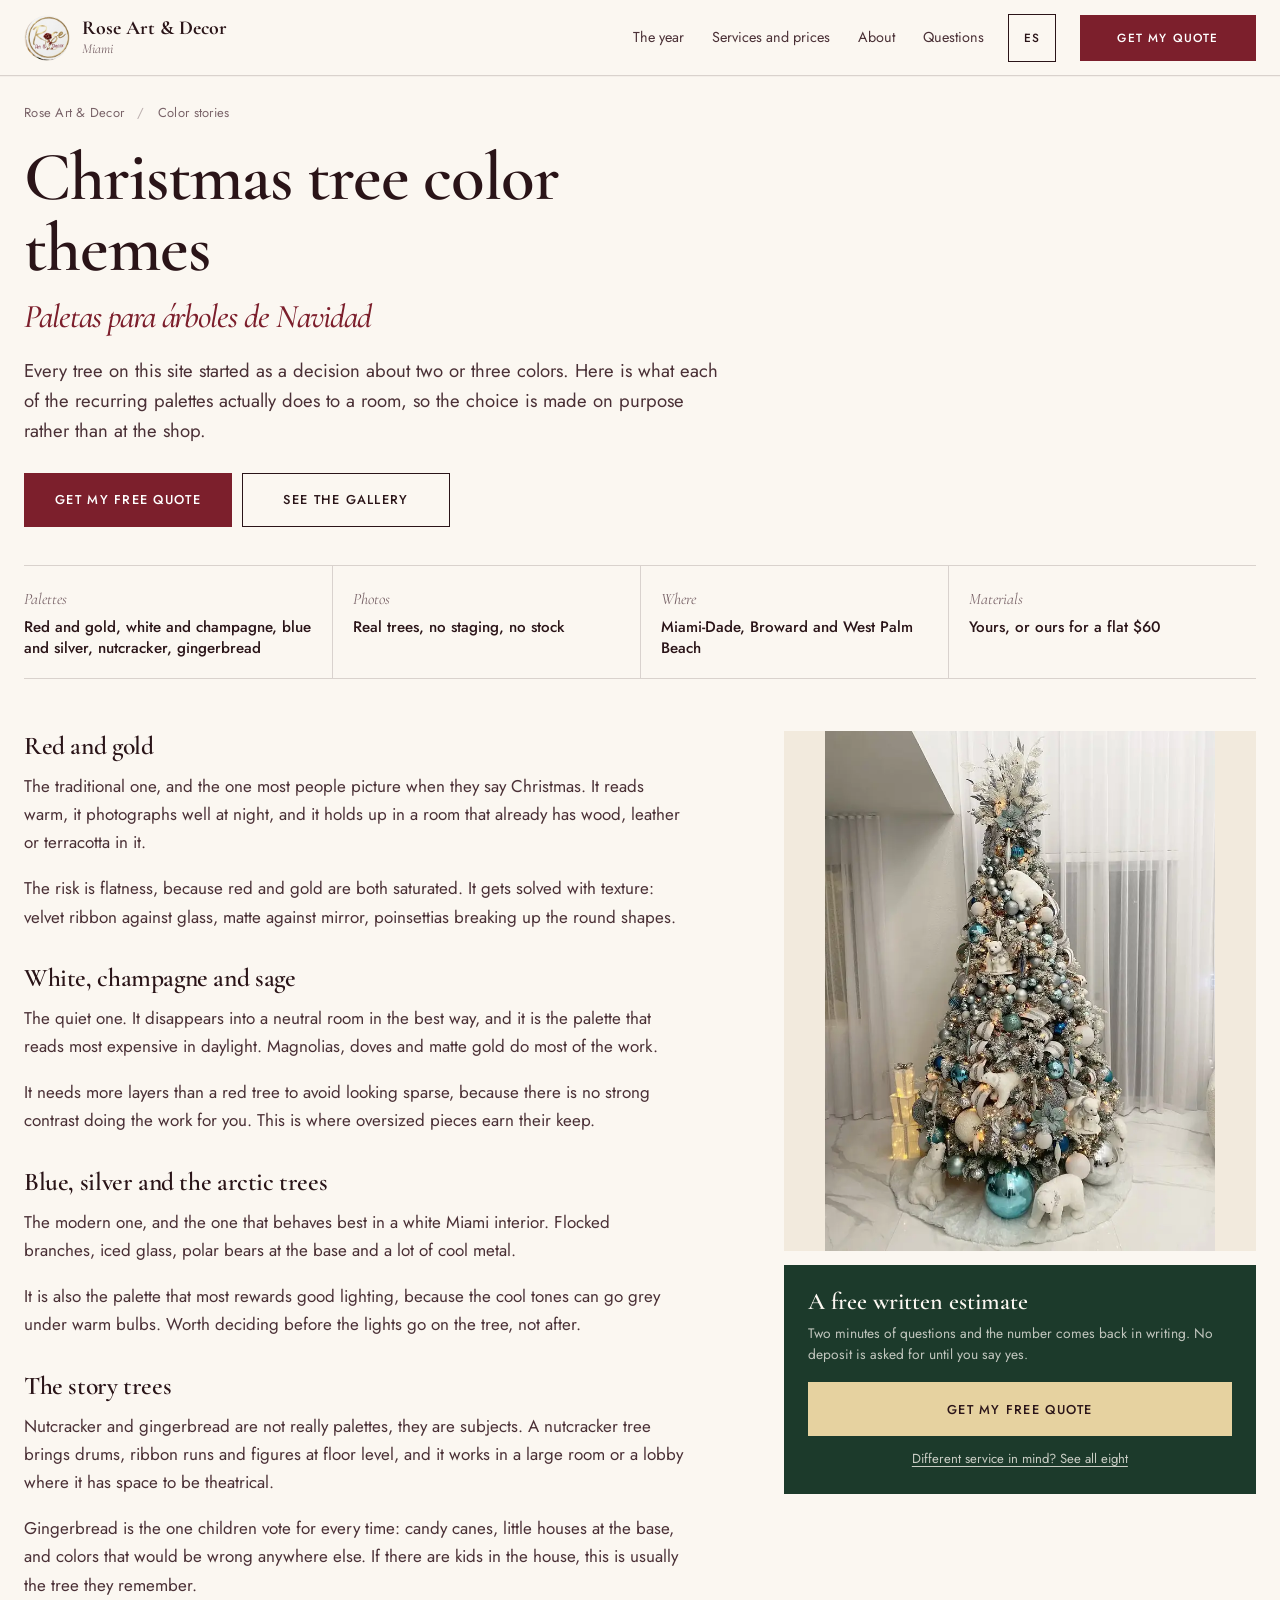
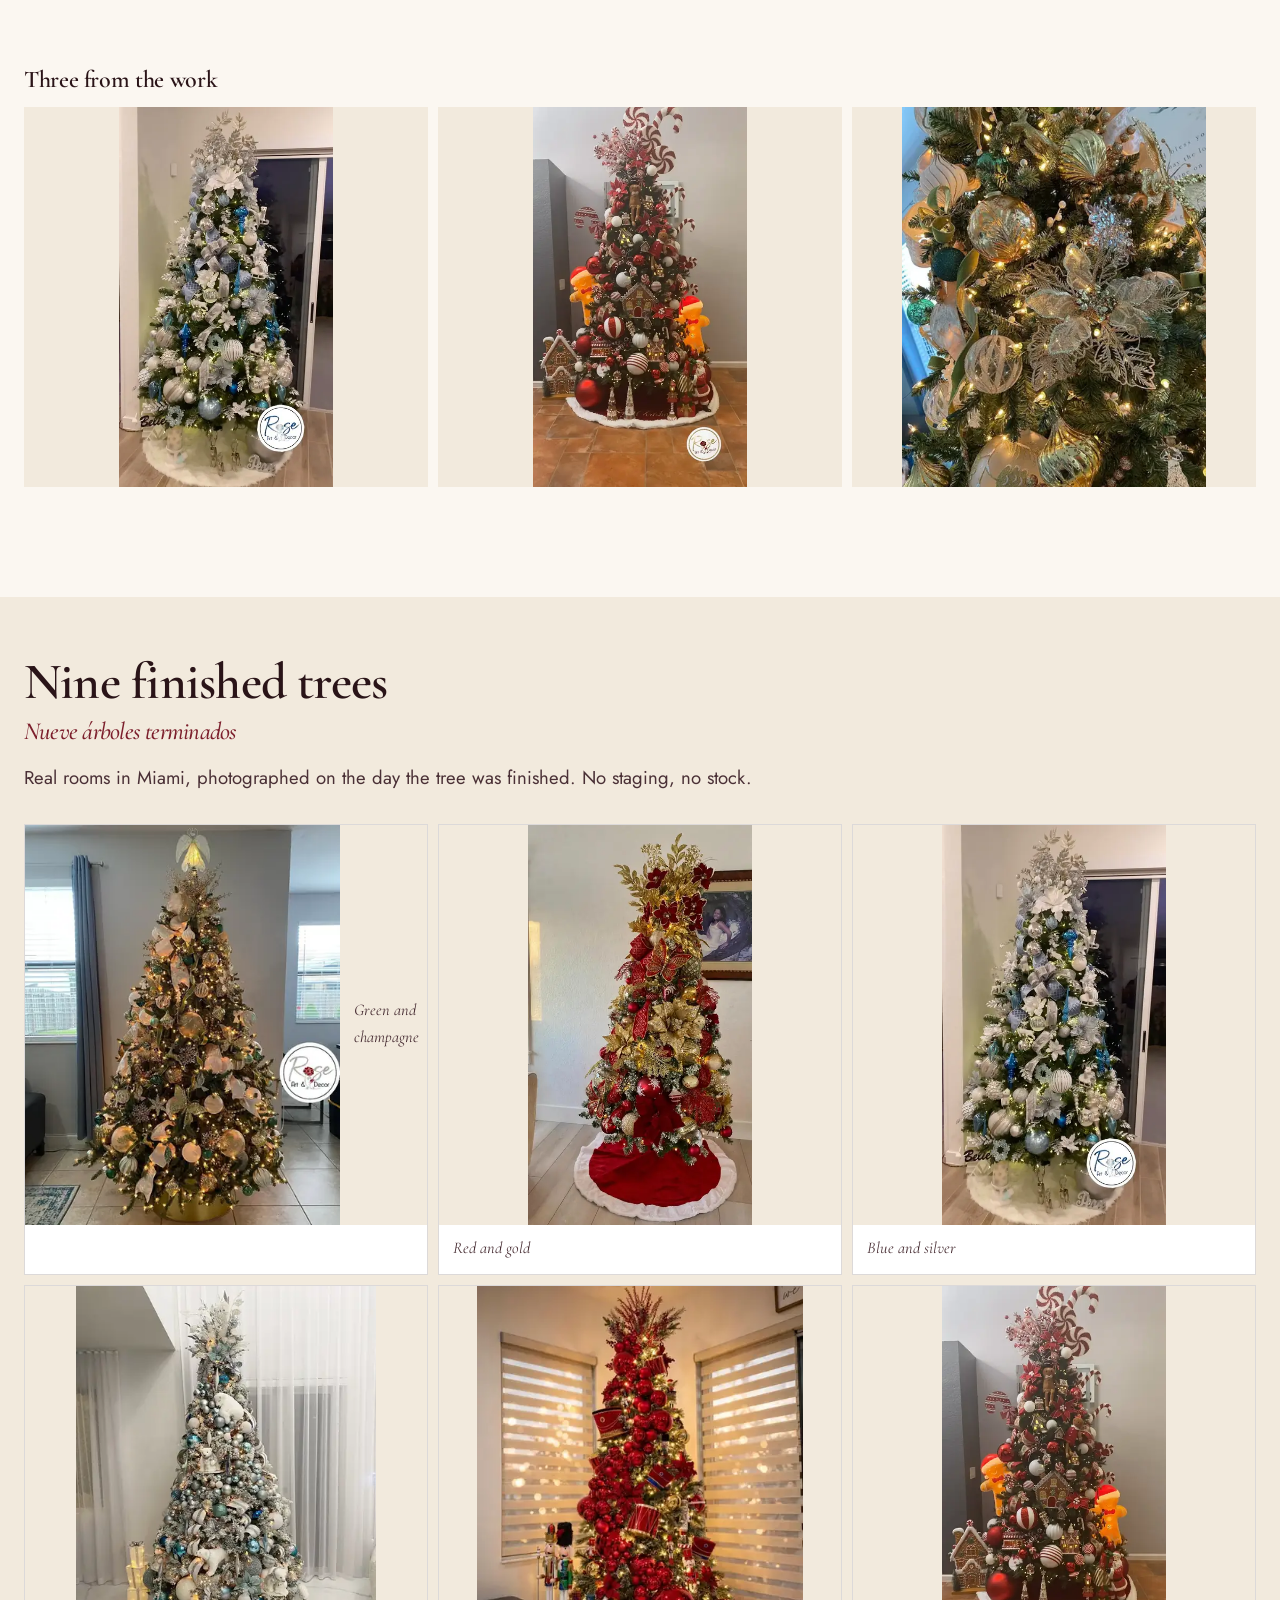
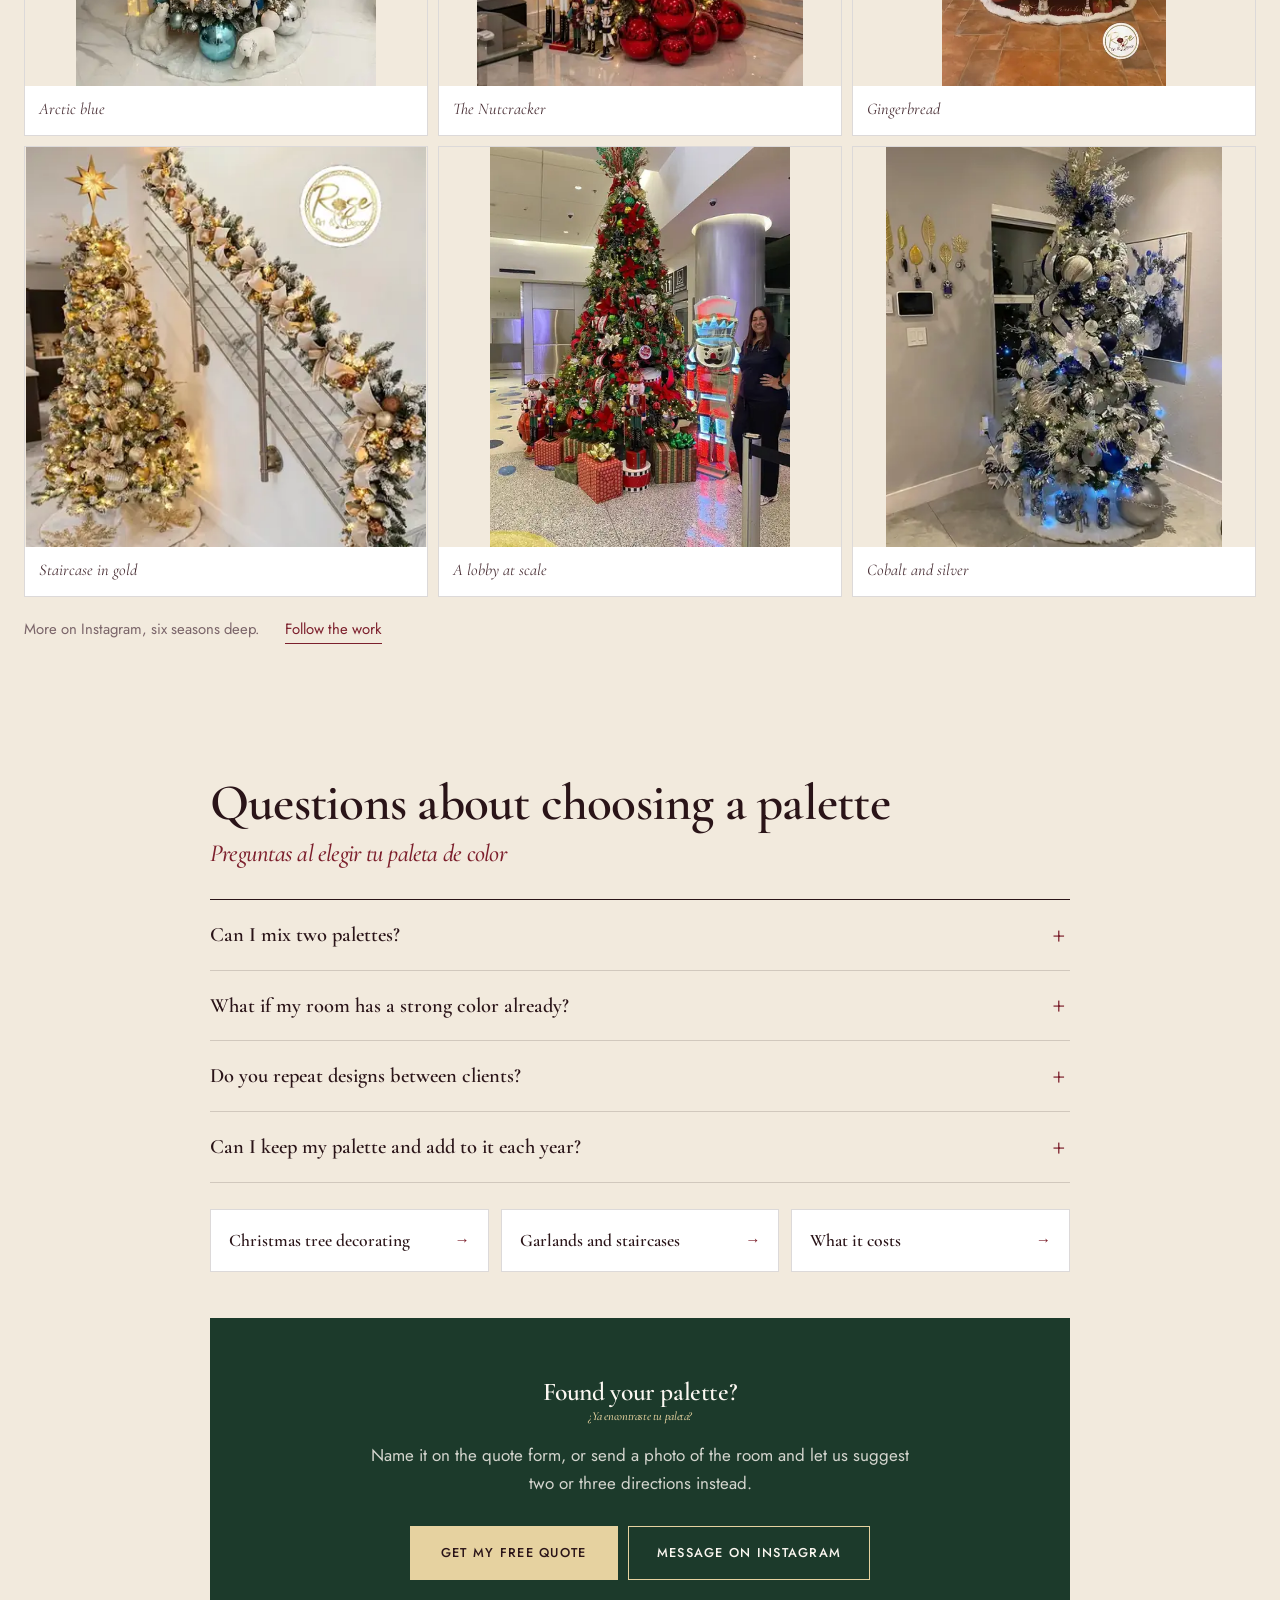
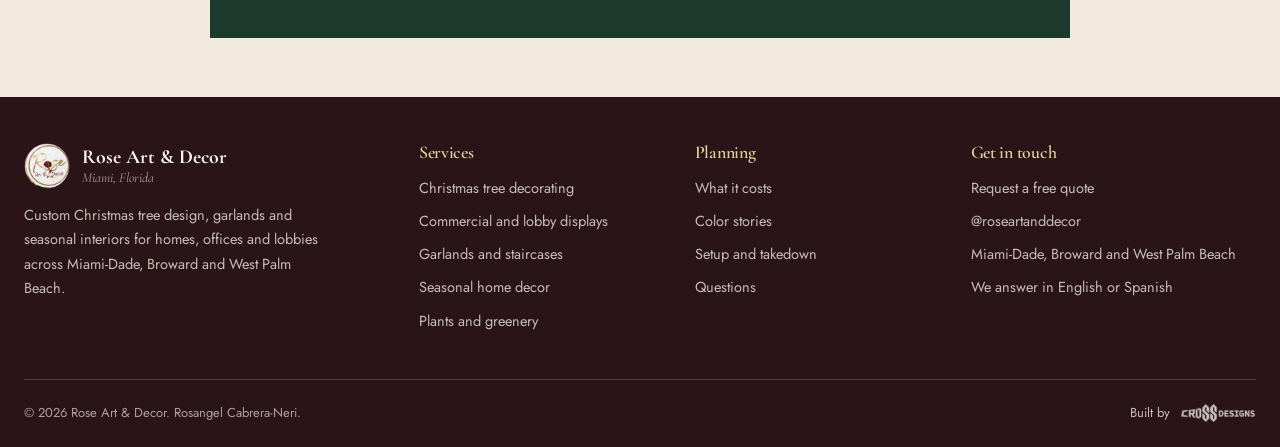
==== christmas-tree-color-themes/index.html @ 57165439 "ES/EN switch, drawer redesign, versioned css/js Co-Authored-By: Claude Fable 5.1 <noreply@anthropic." ====
<!DOCTYPE html>
<html lang="en"
      data-title-en="Christmas Tree Color Themes &amp; Palettes | Rose Art &amp; Decor Miami"
      data-title-es="Paletas y Temáticas de Árboles de Navidad | Rose Art &amp; Decor Miami"
      data-desc-en="Red and gold, white and champagne, blue and silver, nutcracker, gingerbread. Real Miami trees in each palette, and what each one does to a room."
      data-desc-es="Rojo y dorado, blanco y champán, azul y plata, cascanueces, gingerbread. Árboles reales de Miami en cada paleta, y lo que cada una le hace a un espacio.">
<head>
<meta charset="utf-8">
<meta name="viewport" content="width=device-width,initial-scale=1,viewport-fit=cover">
<title>Christmas Tree Color Themes &amp; Palettes | Rose Art &amp; Decor Miami</title>
<meta name="description" content="Red and gold, white and champagne, blue and silver, nutcracker, gingerbread. Real Miami trees in each palette, and what each one does to a room.">
<link rel="canonical" href="https://crossfiber.github.io/rose-art-decor/christmas-tree-color-themes/">
<meta name="theme-color" content="#7C1F2C">
<meta name="robots" content="index,follow,max-image-preview:large">
<meta name="geo.region" content="US-FL">
<meta name="geo.placename" content="Miami">
<meta name="geo.position" content="25.7617;-80.1918">
<meta name="ICBM" content="25.7617, -80.1918">
<meta property="og:type" content="article">
<meta property="og:site_name" content="Rose Art &amp; Decor">
<meta property="og:title" content="Christmas Tree Color Themes &amp; Palettes | Rose Art &amp; Decor Miami">
<meta property="og:description" content="Red and gold, white and champagne, blue and silver, nutcracker, gingerbread. Real Miami trees in each palette, and what each one does to a room.">
<meta property="og:url" content="https://crossfiber.github.io/rose-art-decor/christmas-tree-color-themes/">
<meta property="og:image" content="https://crossfiber.github.io/rose-art-decor/assets/og-image.jpg">
<meta property="og:image:width" content="1200">
<meta property="og:image:height" content="630">
<meta property="og:image:alt" content="A red and gold Christmas tree designed and installed by Rose Art and Decor in a Miami living room">
<meta property="og:locale" content="en_US">
<meta property="og:locale:alternate" content="es_US">
<meta name="twitter:card" content="summary_large_image">
<meta name="twitter:title" content="Christmas Tree Color Themes &amp; Palettes | Rose Art &amp; Decor Miami">
<meta name="twitter:description" content="Red and gold, white and champagne, blue and silver, nutcracker, gingerbread. Real Miami trees in each palette, and what each one does to a room.">
<meta name="twitter:image" content="https://crossfiber.github.io/rose-art-decor/assets/og-image.jpg">
<link rel="icon" href="../assets/favicon.ico" sizes="any">
<link rel="apple-touch-icon" href="../assets/apple-touch-icon.png">
<link rel="preconnect" href="https://fonts.googleapis.com">
<link rel="preconnect" href="https://fonts.gstatic.com" crossorigin>
<link rel="stylesheet" href="https://fonts.googleapis.com/css2?family=Cormorant+Garamond:ital,wght@0,500;0,600;0,700;1,500;1,600&family=Jost:wght@300;400;500;600&display=swap">
<link rel="stylesheet" href="../assets/site.css?v=20260909b">
<script type="application/ld+json">
{
  "@context": "https://schema.org",
  "@graph": [
    {
      "@type": "Service",
      "name": "Christmas tree color themes",
      "description": "Red and gold, white and champagne, blue and silver, nutcracker, gingerbread. Real Miami trees in each palette, and what each one does to a room.",
      "serviceType": "Color stories",
      "url": "https://crossfiber.github.io/rose-art-decor/christmas-tree-color-themes/",
      "image": "https://crossfiber.github.io/rose-art-decor/assets/tree-white-blue-polar-lg.webp",
      "areaServed": [
        {
          "@type": "City",
          "name": "Miami"
        },
        {
          "@type": "City",
          "name": "Homestead"
        },
        {
          "@type": "AdministrativeArea",
          "name": "Miami-Dade County"
        },
        {
          "@type": "AdministrativeArea",
          "name": "Broward County"
        },
        {
          "@type": "City",
          "name": "West Palm Beach"
        },
        {
          "@type": "AdministrativeArea",
          "name": "Palm Beach County"
        }
      ],
      "availableLanguage": [
        "en",
        "es"
      ],
      "provider": {
        "@type": "LocalBusiness",
        "@id": "https://crossfiber.github.io/rose-art-decor/#business",
        "name": "Rose Art & Decor",
        "url": "https://crossfiber.github.io/rose-art-decor/",
        "sameAs": [
          "https://www.instagram.com/roseartanddecor/"
        ],
        "address": {
          "@type": "PostalAddress",
          "addressLocality": "Miami",
          "addressRegion": "FL",
          "addressCountry": "US"
        }
      }
    },
    {
      "@type": "BreadcrumbList",
      "itemListElement": [
        {
          "@type": "ListItem",
          "position": 1,
          "name": "Rose Art & Decor",
          "item": "https://crossfiber.github.io/rose-art-decor/"
        },
        {
          "@type": "ListItem",
          "position": 2,
          "name": "Color stories",
          "item": "https://crossfiber.github.io/rose-art-decor/christmas-tree-color-themes/"
        }
      ]
    },
    {
      "@type": "FAQPage",
      "mainEntity": [
        {
          "@type": "Question",
          "name": "Can I mix two palettes?",
          "acceptedAnswer": {
            "@type": "Answer",
            "text": "Usually the honest answer is no, not on one tree. Two palettes in one room can work if each has its own tree or surface, and that is worth planning rather than discovering halfway through."
          }
        },
        {
          "@type": "Question",
          "name": "What if my room has a strong color already?",
          "acceptedAnswer": {
            "@type": "Answer",
            "text": "Send a photo of the room with the quote request. The palette gets chosen against what is already on your walls and floor, which is exactly the step people skip when they shop first."
          }
        },
        {
          "@type": "Question",
          "name": "Do you repeat designs between clients?",
          "acceptedAnswer": {
            "@type": "Answer",
            "text": "No. The palettes recur because they work, but each tree is designed for its own room, its own height and its own owner."
          }
        },
        {
          "@type": "Question",
          "name": "Can I keep my palette and add to it each year?",
          "acceptedAnswer": {
            "@type": "Answer",
            "text": "That is the best way to build a collection. Starting from a written color story means next year's additions still match, which is not true of a box bought on impulse."
          }
        }
      ]
    }
  ]
}
</script>
</head>
<body>

<a class="skip-link" href="#main" data-en="Skip to content" data-es="Ir al contenido">Skip to content</a>
<header class="nav">
  <div class="wrap">
    <a class="brand" href="../" aria-label="Rose Art and Decor, home">
      <img src="../assets/logo-rose-art-decor.png" width="44" height="44" alt="Rose Art and Decor logo">
      <span class="brand-txt"><b>Rose Art &amp; Decor</b><span>Miami</span></span>
    </a>
    <nav class="nav-links">
      <a href="../#year" data-en="The year" data-es="El año">The year</a>
      <a href="../#services" data-en="Services and prices" data-es="Servicios y precios">Services and prices</a>
      <a href="../#about" data-en="About" data-es="Nosotras">About</a>
      <a href="../#faq" data-en="Questions" data-es="Preguntas">Questions</a>
    </nav>
    <button type="button" class="lang-sw" data-set="es" aria-label="Cambiar a español">ES</button>
    <a class="btn btn-primary nav-cta" href="../#quote" data-en="Get my quote" data-es="Pedir mi cotización">Get my quote</a>
    <button class="hamburger" id="hamburger" aria-label="Open menu" aria-expanded="false" aria-controls="navDrawer">
      <i></i><i></i><i></i>
    </button>
  </div>
</header>

<div class="overlay" id="navOverlay"></div>
<aside class="drawer" id="navDrawer" aria-hidden="true" aria-label="Menu">
  <div class="drawer-top">
    <span class="brand"><img src="../assets/logo-rose-art-decor.png" width="44" height="44" alt=""><span class="brand-txt"><b>Rose Art &amp; Decor</b><span>Miami</span></span></span>
    <button class="drawer-close" id="drawerClose" aria-label="Close menu">&times;</button>
  </div>
  <nav>
    <a href="../#year"><span data-en="The year" data-es="El año">The year</span></a>
    <a href="../#services"><span data-en="Services and prices" data-es="Servicios y precios">Services and prices</span></a>
    <a href="../#about"><span data-en="About" data-es="Nosotras">About</span></a>
    <a href="../#faq"><span data-en="Questions" data-es="Preguntas">Questions</span></a>
  </nav>
  <p class="drawer-note" data-en="Rose, Emi and Rebe. Miami-Dade, Broward and West Palm Beach, in English or Spanish." data-es="Rose, Emi y Rebe. Miami-Dade, Broward y West Palm Beach, en inglés o español.">Rose, Emi and Rebe. Miami-Dade, Broward and West Palm Beach, in English or Spanish.</p>
  <div class="drawer-foot">
    <a class="btn btn-primary" href="../#quote" data-en="Get my quote" data-es="Pedir mi cotización">Get my quote</a>
    <a class="btn btn-ghost" href="https://www.instagram.com/roseartanddecor/" target="_blank" rel="noopener">
      <span data-en="Message on Instagram" data-es="Escribir por Instagram">Message on Instagram</span>
    </a>
  </div>
</aside>

<main id="main" tabindex="-1">
<div class="wrap crumb">
  <a href="../" data-en="Rose Art &amp; Decor" data-es="Rose Art &amp; Decor">Rose Art &amp; Decor</a>
  <i>/</i>
  <span data-en="Color stories" data-es="Paletas de color">Color stories</span>
</div>

<section class="page-hero">
  <div class="wrap">
    <h1>
      <span data-en="Christmas tree color themes" data-es="Paletas para árboles de Navidad">Christmas tree color themes</span>
      <span class="sub-es" data-en="Paletas para árboles de Navidad" data-es="Christmas tree color themes">Paletas para árboles de Navidad</span>
    </h1>
    <p class="lede" data-en="Every tree on this site started as a decision about two or three colors. Here is what each of the recurring palettes actually does to a room, so the choice is made on purpose rather than at the shop." data-es="Cada árbol de este sitio empezó como una decisión sobre dos o tres colores. Aquí está lo que cada paleta recurrente le hace realmente a un espacio, para que la elección sea a propósito y no en la tienda.">Every tree on this site started as a decision about two or three colors. Here is what each of the recurring palettes actually does to a room, so the choice is made on purpose rather than at the shop.</p>
    <div class="btn-row">
      <a class="btn btn-primary" href="../#quote" data-want="Christmas tree design and installation" data-en="Get my free quote" data-es="Pedir mi cotización gratis">Get my free quote</a>
      <a class="btn btn-ghost" href="../christmas-tree-color-themes/" data-en="See the gallery" data-es="Ver la galería">See the gallery</a>
    </div>
    <div class="facts">
      <div class="fact"><i data-en="Palettes" data-es="Paletas">Palettes</i><b data-en="Red and gold, white and champagne, blue and silver, nutcracker, gingerbread" data-es="Rojo y dorado, blanco y champán, azul y plata, cascanueces, gingerbread">Red and gold, white and champagne, blue and silver, nutcracker, gingerbread</b></div>
      <div class="fact"><i data-en="Photos" data-es="Fotos">Photos</i><b data-en="Real trees, no staging, no stock" data-es="Árboles reales, nada de stock">Real trees, no staging, no stock</b></div>
      <div class="fact"><i data-en="Where" data-es="Dónde">Where</i><b data-en="Miami-Dade, Broward and West Palm Beach" data-es="Miami-Dade, Broward y West Palm Beach">Miami-Dade, Broward and West Palm Beach</b></div>
      <div class="fact"><i data-en="Materials" data-es="Materiales">Materials</i><b data-en="Yours, or ours for a flat $60" data-es="Tuyos, o nuestros por $60 fijos">Yours, or ours for a flat $60</b></div>
    </div>
  </div>
</section>

<section style="padding-top:0">
  <div class="wrap">
    <div class="body-grid">
      <div class="prose">
      <h3><span data-en="Red and gold" data-es="Rojo y dorado">Red and gold</span></h3>
      <p data-en="The traditional one, and the one most people picture when they say Christmas. It reads warm, it photographs well at night, and it holds up in a room that already has wood, leather or terracotta in it." data-es="La más tradicional de todas, y la que casi todo el mundo imagina cuando dice Navidad. Se lee cálida, fotografía muy bien de noche y aguanta en un espacio que ya tiene madera, cuero o terracota.">The traditional one, and the one most people picture when they say Christmas. It reads warm, it photographs well at night, and it holds up in a room that already has wood, leather or terracotta in it.</p>
      <p data-en="The risk is flatness, because red and gold are both saturated. It gets solved with texture: velvet ribbon against glass, matte against mirror, poinsettias breaking up the round shapes." data-es="El riesgo es que se aplane, porque el rojo y el dorado son saturados. Se resuelve con textura: terciopelo contra cristal, mate contra espejo, y poinsettias rompiendo lo redondo.">The risk is flatness, because red and gold are both saturated. It gets solved with texture: velvet ribbon against glass, matte against mirror, poinsettias breaking up the round shapes.</p>
      <h3><span data-en="White, champagne and sage" data-es="Blanco, champán y salvia">White, champagne and sage</span></h3>
      <p data-en="The quiet one. It disappears into a neutral room in the best way, and it is the palette that reads most expensive in daylight. Magnolias, doves and matte gold do most of the work." data-es="La tranquila. Desaparece en un espacio neutro de la mejor manera, y es la paleta que se lee más costosa de día. Magnolias, palomas y dorado mate hacen casi todo el trabajo.">The quiet one. It disappears into a neutral room in the best way, and it is the palette that reads most expensive in daylight. Magnolias, doves and matte gold do most of the work.</p>
      <p data-en="It needs more layers than a red tree to avoid looking sparse, because there is no strong contrast doing the work for you. This is where oversized pieces earn their keep." data-es="Necesita más capas que un árbol rojo para no verse vacía, porque no hay un contraste fuerte trabajando por ti. Aquí es donde las piezas de gran formato se ganan su lugar.">It needs more layers than a red tree to avoid looking sparse, because there is no strong contrast doing the work for you. This is where oversized pieces earn their keep.</p>
      <h3><span data-en="Blue, silver and the arctic trees" data-es="Azul, plata y los árboles árticos">Blue, silver and the arctic trees</span></h3>
      <p data-en="The modern one, and the one that behaves best in a white Miami interior. Flocked branches, iced glass, polar bears at the base and a lot of cool metal." data-es="La moderna, y la que mejor vive en un interior blanco de Miami. Ramas nevadas, cristal escarchado, osos polares y metal frío.">The modern one, and the one that behaves best in a white Miami interior. Flocked branches, iced glass, polar bears at the base and a lot of cool metal.</p>
      <p data-en="It is also the palette that most rewards good lighting, because the cool tones can go grey under warm bulbs. Worth deciding before the lights go on the tree, not after." data-es="También es la paleta que más agradece buena iluminación, porque los tonos fríos se vuelven grises bajo bombillos cálidos. Decídelo antes de poner las luces, no después.">It is also the palette that most rewards good lighting, because the cool tones can go grey under warm bulbs. Worth deciding before the lights go on the tree, not after.</p>
      <h3><span data-en="The story trees" data-es="Los árboles con historia">The story trees</span></h3>
      <p data-en="Nutcracker and gingerbread are not really palettes, they are subjects. A nutcracker tree brings drums, ribbon runs and figures at floor level, and it works in a large room or a lobby where it has space to be theatrical." data-es="Cascanueces y gingerbread no son paletas realmente, son temas. Un árbol de cascanueces trae tambores, tramos de cinta y figuras a nivel de piso, y funciona en una sala grande o un lobby donde tenga espacio para ser teatral.">Nutcracker and gingerbread are not really palettes, they are subjects. A nutcracker tree brings drums, ribbon runs and figures at floor level, and it works in a large room or a lobby where it has space to be theatrical.</p>
      <p data-en="Gingerbread is the one children vote for every time: candy canes, little houses at the base, and colors that would be wrong anywhere else. If there are kids in the house, this is usually the tree they remember." data-es="Gingerbread es el que los niños votan siempre, todos los años: bastones de caramelo, casitas en la base y colores que estarían mal en otro lugar. Si hay niños en casa, es el árbol que van a recordar.">Gingerbread is the one children vote for every time: candy canes, little houses at the base, and colors that would be wrong anywhere else. If there are kids in the house, this is usually the tree they remember.</p>
      </div>
      <aside class="side">
        <div class="plate"><img src="../assets/tree-white-blue-polar-md.webp" srcset="../assets/tree-white-blue-polar-sm.webp 420w, ../assets/tree-white-blue-polar-md.webp 720w, ../assets/tree-white-blue-polar-lg.webp 1000w" sizes="(max-width:940px) 70vw, 34vw" width="720" height="960" fetchpriority="high" decoding="async" alt="White and gold Christmas tree with magnolias beside a lit fireplace in Miami"></div>
        <div class="side-card">
          <span class="sc-t" data-en="A free written estimate" data-es="Cotización escrita gratis">A free written estimate</span>
          <span class="sc-m" data-en="Two minutes of questions and the number comes back in writing. No deposit is asked for until you say yes." data-es="Dos minutos de preguntas y el número te llega por escrito. No se pide depósito hasta que digas que sí.">Two minutes of questions and the number comes back in writing. No deposit is asked for until you say yes.</span>
          <a class="btn btn-gold" href="../#quote" data-want="Christmas tree design and installation" data-en="Get my free quote" data-es="Pedir mi cotización gratis">Get my free quote</a>
          <a class="sc-all" href="../#services" data-en="Different service in mind? See all eight" data-es="¿Otro servicio en mente? Ver los ocho">Different service in mind? See all eight</a>
        </div>
      </aside>
    </div>
    <div class="sp-gal">
      <h2 data-en="Three from the work" data-es="Tres del trabajo">Three from the work</h2>
      <div class="sp-grid">
        <figure><div class="plate"><img src="../assets/tree-blue-silver-md.webp" srcset="../assets/tree-blue-silver-sm.webp 420w, ../assets/tree-blue-silver-md.webp 720w" sizes="(max-width:760px) 92vw, 32vw" width="720" height="1280" loading="lazy" decoding="async" alt="Blue and silver Christmas tree in a white Miami room"></div></figure>
        <figure><div class="plate"><img src="../assets/tree-gingerbread-candy-md.webp" srcset="../assets/tree-gingerbread-candy-sm.webp 420w, ../assets/tree-gingerbread-candy-md.webp 720w" sizes="(max-width:760px) 92vw, 32vw" width="720" height="1280" loading="lazy" decoding="async" alt="Gingerbread and candy cane themed Christmas tree"></div></figure>
        <figure><div class="plate"><img src="../assets/detail-gold-green-cluster-md.webp" srcset="../assets/detail-gold-green-cluster-sm.webp 420w, ../assets/detail-gold-green-cluster-md.webp 720w" sizes="(max-width:760px) 92vw, 32vw" width="720" height="900" loading="lazy" decoding="async" alt="Gold and green ornaments clustered with sheer ribbon"></div></figure>
      </div>
    </div>
  </div>
</section>

<section id="gallery" class="bg-cream2">
  <div class="wrap">
    <div class="sec-head">
      <h2>
        <span data-en="Nine finished trees" data-es="Nueve árboles terminados">Nine finished trees</span>
        <span class="sub-es" data-en="Nueve árboles terminados" data-es="Nine finished trees">Nueve árboles terminados</span>
      </h2>
      <p class="lede" data-en="Real rooms in Miami, photographed on the day the tree was finished. No staging, no stock."
                      data-es="Espacios reales en Miami, retratados al terminar cada árbol. Sin montajes ni banco de fotos.">
        Real rooms in Miami, photographed on the day the tree was finished. No staging, no stock.
      </p>
    </div>
    <div class="work-grid" id="galleryGrid">
      <figure>
        <div class="plate"><img src="../assets/tree-gold-beige-green-sm.webp" srcset="../assets/tree-gold-beige-green-sm.webp 420w, ../assets/tree-gold-beige-green-md.webp 720w" sizes="(max-width:940px) 48vw, 32vw" data-full="../assets/tree-gold-beige-green-lg.webp" width="720" height="900" loading="lazy" decoding="async" alt="Gold, beige and green Christmas tree in a Miami home">
        <figcaption data-en="Green and champagne" data-es="Verde y champán">Green and champagne</figcaption>
      </figure>
      <figure>
        <div class="plate"><img src="../assets/tree-red-gold-classic-sm.webp" srcset="../assets/tree-red-gold-classic-sm.webp 420w, ../assets/tree-red-gold-classic-md.webp 720w" sizes="(max-width:940px) 48vw, 32vw" data-full="../assets/tree-red-gold-classic-lg.webp" width="720" height="1280" loading="lazy" decoding="async" alt="Classic red and gold Christmas tree with a velvet skirt"></div>
        <figcaption data-en="Red and gold" data-es="Rojo y dorado">Red and gold</figcaption>
      </figure>
      <figure>
        <div class="plate"><img src="../assets/tree-blue-silver-sm.webp" srcset="../assets/tree-blue-silver-sm.webp 420w, ../assets/tree-blue-silver-md.webp 720w" sizes="(max-width:940px) 48vw, 32vw" data-full="../assets/tree-blue-silver-lg.webp" width="720" height="1280" loading="lazy" decoding="async" alt="Blue and silver Christmas tree in a white Miami room"></div>
        <figcaption data-en="Blue and silver" data-es="Azul y plata">Blue and silver</figcaption>
      </figure>
      <figure>
        <div class="plate"><img src="../assets/tree-white-blue-polar-sm.webp" srcset="../assets/tree-white-blue-polar-sm.webp 420w, ../assets/tree-white-blue-polar-md.webp 720w" sizes="(max-width:940px) 48vw, 32vw" data-full="../assets/tree-white-blue-polar-lg.webp" width="720" height="960" loading="lazy" decoding="async" alt="Flocked white tree with icy blue ornaments and polar bears"></div>
        <figcaption data-en="Arctic blue" data-es="Azul ártico">Arctic blue</figcaption>
      </figure>
      <figure>
        <div class="plate"><img src="../assets/tree-nutcracker-red-sm.webp" srcset="../assets/tree-nutcracker-red-sm.webp 420w, ../assets/tree-nutcracker-red-md.webp 720w" sizes="(max-width:940px) 48vw, 32vw" data-full="../assets/tree-nutcracker-red-lg.webp" width="720" height="881" loading="lazy" decoding="async" alt="Red nutcracker themed tree with drums and oversized baubles"></div>
        <figcaption data-en="The Nutcracker" data-es="El Cascanueces">The Nutcracker</figcaption>
      </figure>
      <figure>
        <div class="plate"><img src="../assets/tree-gingerbread-candy-sm.webp" srcset="../assets/tree-gingerbread-candy-sm.webp 420w, ../assets/tree-gingerbread-candy-md.webp 720w" sizes="(max-width:940px) 48vw, 32vw" data-full="../assets/tree-gingerbread-candy-lg.webp" width="720" height="1280" loading="lazy" decoding="async" alt="Gingerbread and candy cane themed tree with houses at the base"></div>
        <figcaption data-en="Gingerbread" data-es="Gingerbread">Gingerbread</figcaption>
      </figure>
      <figure>
        <div class="plate"><img src="../assets/staircase-gold-garland-sm.webp" srcset="../assets/staircase-gold-garland-sm.webp 420w, ../assets/staircase-gold-garland-md.webp 720w" sizes="(max-width:940px) 48vw, 32vw" data-full="../assets/staircase-gold-garland-lg.webp" width="720" height="720" loading="lazy" decoding="async" alt="Gold garland running down a staircase railing"></div>
        <figcaption data-en="Staircase in gold" data-es="Escalera en dorado">Staircase in gold</figcaption>
      </figure>
      <figure>
        <div class="plate"><img src="../assets/commercial-lobby-red-tree-sm.webp" srcset="../assets/commercial-lobby-red-tree-sm.webp 420w, ../assets/commercial-lobby-red-tree-md.webp 720w" sizes="(max-width:940px) 48vw, 32vw" data-full="../assets/commercial-lobby-red-tree-lg.webp" width="720" height="960" loading="lazy" decoding="async" alt="Large Christmas display with a life size nutcracker in a lobby"></div>
        <figcaption data-en="A lobby at scale" data-es="Un lobby a escala">A lobby at scale</figcaption>
      </figure>
      <figure>
        <div class="plate"><img src="../assets/tree-blue-silver-room-sm.webp" srcset="../assets/tree-blue-silver-room-sm.webp 420w, ../assets/tree-blue-silver-room-md.webp 720w" sizes="(max-width:940px) 48vw, 32vw" data-full="../assets/tree-blue-silver-room-lg.webp" width="720" height="856" loading="lazy" decoding="async" alt="Blue and silver tree glowing in a neutral Miami room"></div>
        <figcaption data-en="Cobalt and silver" data-es="Cobalto y plata">Cobalt and silver</figcaption>
      </figure>
    </div>
    <p class="work-foot">
      <span data-en="More on Instagram, six seasons deep." data-es="Hay más en Instagram, seis temporadas.">More on Instagram, six seasons deep.</span>
      <a href="https://www.instagram.com/roseartanddecor/" target="_blank" rel="noopener" data-en="Follow the work" data-es="Seguir el trabajo">Follow the work</a>
    </p>
  </div>
</section>

<div class="lb" id="lightbox" role="dialog" aria-modal="true" aria-label="Photo viewer">
  <button class="lb-close" id="lbClose" aria-label="Close">X</button>
  <button class="lb-prev" id="lbPrev" aria-label="Previous">&lt;</button>
  <img id="lbImg" src="" alt="">
  <button class="lb-next" id="lbNext" aria-label="Next">&gt;</button>
  <div class="lb-cap" id="lbCap"></div>
</div>


<section class="bg-cream2">
  <div class="wrap-narrow">
    <div class="sec-head" style="max-width:100%">
      <h2>
        <span data-en="Questions about choosing a palette" data-es="Preguntas al elegir tu paleta de color">Questions about choosing a palette</span>
        <span class="sub-es" data-en="Preguntas al elegir tu paleta de color" data-es="Questions about choosing a palette">Preguntas al elegir tu paleta de color</span>
      </h2>
    </div>
    <div class="acc">
      <div class="acc-item">
        <button class="acc-head" aria-expanded="false" data-en="Can I mix two palettes?" data-es="¿Puedo mezclar dos paletas?">Can I mix two palettes?</button>
        <div class="acc-body"><div class="acc-body-inner" data-en="Usually the honest answer is no, not on one tree. Two palettes in one room can work if each has its own tree or surface, and that is worth planning rather than discovering halfway through." data-es="La respuesta honesta suele ser no, no en un mismo árbol. Dos paletas en una habitación funcionan si cada una tiene su propio árbol o superficie, y eso se planifica, no se descubre a mitad de camino.">Usually the honest answer is no, not on one tree. Two palettes in one room can work if each has its own tree or surface, and that is worth planning rather than discovering halfway through.</div></div>
      </div>
      <div class="acc-item">
        <button class="acc-head" aria-expanded="false" data-en="What if my room has a strong color already?" data-es="¿Y si mi espacio ya tiene un color fuerte?">What if my room has a strong color already?</button>
        <div class="acc-body"><div class="acc-body-inner" data-en="Send a photo of the room with the quote request. The palette gets chosen against what is already on your walls and floor, which is exactly the step people skip when they shop first." data-es="Manda una foto del espacio con la solicitud de cotización. La paleta se elige contra lo que ya está en tus paredes y piso, que es justo el paso que la gente se salta cuando compra primero.">Send a photo of the room with the quote request. The palette gets chosen against what is already on your walls and floor, which is exactly the step people skip when they shop first.</div></div>
      </div>
      <div class="acc-item">
        <button class="acc-head" aria-expanded="false" data-en="Do you repeat designs between clients?" data-es="¿Repiten diseños entre clientes?">Do you repeat designs between clients?</button>
        <div class="acc-body"><div class="acc-body-inner" data-en="No. The palettes recur because they work, but each tree is designed for its own room, its own height and its own owner." data-es="No. Las paletas se repiten porque funcionan, pero cada árbol se diseña para su espacio, su altura y su dueño.">No. The palettes recur because they work, but each tree is designed for its own room, its own height and its own owner.</div></div>
      </div>
      <div class="acc-item">
        <button class="acc-head" aria-expanded="false" data-en="Can I keep my palette and add to it each year?" data-es="¿Puedo mantener mi paleta y ampliarla cada año?">Can I keep my palette and add to it each year?</button>
        <div class="acc-body"><div class="acc-body-inner" data-en="That is the best way to build a collection. Starting from a written color story means next year's additions still match, which is not true of a box bought on impulse." data-es="Es la mejor manera de armar una colección. Partir de una paleta escrita hace que lo que sumes el próximo año siga combinando, cosa que no pasa comprando por impulso.">That is the best way to build a collection. Starting from a written color story means next year's additions still match, which is not true of a box bought on impulse.</div></div>
      </div>
    </div>

    <div class="related">
      <a href="../christmas-tree-decorating-miami/"><span data-en="Christmas tree decorating" data-es="Decoración de árboles">Christmas tree decorating</span></a>
      <a href="../garland-and-staircase-decorating-miami/"><span data-en="Garlands and staircases" data-es="Guirnaldas y escaleras">Garlands and staircases</span></a>
      <a href="../christmas-tree-decorating-cost-miami/"><span data-en="What it costs" data-es="Cuánto cuesta">What it costs</span></a>
    </div>

    <div class="band" style="margin-top:46px">
      <h3>
        <span data-en="Found your palette?" data-es="¿Ya encontraste tu paleta?">Found your palette?</span>
        <span class="sub-es" data-en="¿Ya encontraste tu paleta?" data-es="Found your palette?">¿Ya encontraste tu paleta?</span>
      </h3>
      <p data-en="Name it on the quote form, or send a photo of the room and let us suggest two or three directions instead." data-es="Nómbrala en el formulario, o manda una foto del espacio y te sugerimos dos o tres direcciones.">Name it on the quote form, or send a photo of the room and let us suggest two or three directions instead.</p>
      <div class="btn-row">
        <a class="btn btn-gold" href="../#quote" data-want="Christmas tree design and installation" data-en="Get my free quote" data-es="Pedir mi cotización gratis">Get my free quote</a>
        <a class="btn btn-ghost" href="https://www.instagram.com/roseartanddecor/" target="_blank" rel="noopener">
          <span data-en="Message on Instagram" data-es="Escribir por Instagram">Message on Instagram</span>
        </a>
      </div>
    </div>
  </div>
</section>
</main>

<footer class="foot">
  <div class="wrap">
    <div class="foot-grid">
      <div>
        <a class="brand" href="../" style="margin-bottom:14px">
          <img src="../assets/logo-rose-art-decor.png" width="44" height="44" alt="" loading="lazy">
          <span class="brand-txt"><b>Rose Art &amp; Decor</b><span>Miami, Florida</span></span>
        </a>
        <p style="max-width:34ch" data-en="Custom Christmas tree design, garlands and seasonal interiors for homes, offices and lobbies across Miami-Dade, Broward and West Palm Beach."
                                  data-es="Diseño de árboles de Navidad a la medida, guirnaldas e interiores de temporada para casas, oficinas y lobbies en Miami-Dade, Broward y West Palm Beach.">
          Custom Christmas tree design, garlands and seasonal interiors for homes, offices and lobbies across Miami-Dade, Broward and West Palm Beach.
        </p>
      </div>
      <div>
        <h4 data-en="Services" data-es="Servicios">Services</h4>
        <ul>
          <li><a href="../christmas-tree-decorating-miami/" data-en="Christmas tree decorating" data-es="Decoración de árboles">Christmas tree decorating</a></li>
          <li><a href="../commercial-christmas-decorating-miami/" data-en="Commercial and lobby displays" data-es="Comercial y lobbies">Commercial and lobby displays</a></li>
          <li><a href="../garland-and-staircase-decorating-miami/" data-en="Garlands and staircases" data-es="Guirnaldas y escaleras">Garlands and staircases</a></li>
          <li><a href="../holiday-home-decorating-miami/" data-en="Seasonal home decor" data-es="Decoración de temporada">Seasonal home decor</a></li>
          <li><a href="../office-plant-and-lobby-decor-miami/" data-en="Plants and greenery" data-es="Plantas y verde">Plants and greenery</a></li>
        </ul>
      </div>
      <div>
        <h4 data-en="Planning" data-es="Planificación">Planning</h4>
        <ul>
          <li><a href="../christmas-tree-decorating-cost-miami/" data-en="What it costs" data-es="Cuánto cuesta">What it costs</a></li>
          <li><a href="../christmas-tree-color-themes/" data-en="Color stories" data-es="Paletas de color">Color stories</a></li>
          <li><a href="../christmas-tree-installation-and-takedown-miami/" data-en="Setup and takedown" data-es="Montaje y desmontaje">Setup and takedown</a></li>
          <li><a href="../#faq" data-en="Questions" data-es="Preguntas">Questions</a></li>
        </ul>
      </div>
      <div>
        <h4 data-en="Get in touch" data-es="Contacto">Get in touch</h4>
        <address>
          <a href="../#quote" data-en="Request a free quote" data-es="Pedir cotización gratis">Request a free quote</a>
          <a href="https://www.instagram.com/roseartanddecor/" target="_blank" rel="noopener"> @roseartanddecor</a>
          <span data-en="Miami-Dade, Broward and West Palm Beach" data-es="Miami-Dade, Broward y West Palm Beach">Miami-Dade, Broward and West Palm Beach</span>
          <span data-en="We answer in English or Spanish" data-es="Respondemos en inglés o español">We answer in English or Spanish</span>
        </address>
      </div>
    </div>
    <div class="foot-bot">
      <span>&copy; <span data-year></span> Rose Art &amp; Decor. Rosangel Cabrera-Neri.</span>
      <a class="built-by" href="https://crossdesigned.com" target="_blank" rel="noopener" aria-label="Website built by Cross Designs">
        <span data-en="Built by" data-es="Sitio por">Built by</span>
        <img src="../assets/cross-designs.png" alt="Cross Designs" width="330" height="87" loading="lazy">
      </a>
    </div>
  </div>
</footer>

<script src="../assets/site.js?v=20260909b"></script>
</body>
</html>
---- assets/site.css ----
/* ==========================================================================
   Rose Art & Decor / site.css  (revision 3, 2026-09-09)
   Ivory ground, one ink, burgundy only on pressable things.
   Shapes: rectangle = pressable, plate = photograph, hairline = information.
   No pills, no eyebrows, no cropped trees. Palette from the client's logo.
   ========================================================================== */

:root{
  --ink:#2A1418;
  --ink-soft:#4A3036;
  --muted:#7A6469;
  --burgundy:#7C1F2C;
  --burgundy-deep:#5A1420;
  --gold:#A8801F;
  --gold-bright:#C8A24A;
  --gold-light:#E6D2A0;
  --pine:#1C3A2B;
  --cream:#FBF7F1;
  --cream-2:#F2EADD;
  --paper:#FFFFFF;
  --line:rgba(42,20,24,.16);
  --line-soft:rgba(42,20,24,.09);
  --nav-h:76px;
  --serif:"Cormorant Garamond",Georgia,"Times New Roman",serif;
  --sans:"Jost","Helvetica Neue",Arial,sans-serif;
  --maxw:1280px;
  --gut:3px;
}

*,*::before,*::after{box-sizing:border-box;}
html{-webkit-text-size-adjust:100%;scroll-behavior:smooth;scroll-padding-top:calc(var(--nav-h) + 20px);}
@media (prefers-reduced-motion:reduce){
  html{scroll-behavior:auto;}
  *,*::before,*::after{animation-duration:.001ms!important;transition-duration:.001ms!important;}
}
body{
  margin:0;background:var(--cream);color:var(--ink);
  font-family:var(--sans);font-size:17px;line-height:1.66;font-weight:400;
  -webkit-font-smoothing:antialiased;overflow-x:hidden;
}
img{max-width:100%;display:block;}
a{color:inherit;}
button{font-family:inherit;}
:focus-visible{outline:2px solid var(--burgundy);outline-offset:3px;}
.skip-link{position:absolute;left:-9999px;top:0;z-index:9999;background:var(--ink);color:#fff;padding:12px 18px;font-weight:500;text-decoration:none;}
.skip-link:focus{left:0;}

h1,h2,h3,h4{font-family:var(--serif);font-weight:600;line-height:1.04;letter-spacing:-.015em;margin:0;color:var(--ink);}
h1{font-size:clamp(2.6rem,5.4vw,4.4rem);}
h2{font-size:clamp(2rem,4vw,3.2rem);}
h3{font-size:clamp(1.3rem,2vw,1.7rem);line-height:1.14;}
p{margin:0 0 1.05em;}
.lede{font-size:clamp(1.04rem,1.45vw,1.19rem);color:var(--ink-soft);line-height:1.62;}

/* the one voice device: the Spanish line under a heading, serif italic */
.sub-es{
  display:block;font-family:var(--serif);font-style:italic;font-weight:500;
  color:var(--burgundy);font-size:.48em;line-height:1.2;margin-top:.34em;
}

/* ---- layout -------------------------------------------------------------- */
.wrap{width:min(100% - 48px,var(--maxw));margin-inline:auto;}
.wrap-narrow{width:min(100% - 48px,860px);margin-inline:auto;}
.wrap>*,.wrap-narrow>*{min-width:0;}
section{padding:clamp(44px,4.6vw,72px) 0;position:relative;}
.sec-head{max-width:730px;margin-bottom:clamp(22px,2.4vw,34px);}
.sec-head .lede{margin-top:16px;}
.bg-cream2{background:var(--cream-2);}
.bg-pine{background:var(--pine);color:var(--cream);}
.bg-pine h2,.bg-pine h3{color:var(--cream);}
.bg-pine .lede{color:rgba(251,247,241,.8);}
.bg-pine .sub-es{color:var(--gold-light);}

/* ---- photograph plates: the picture at its own ratio, never cropped ----- */
.plate{background:var(--cream-2);display:flex;align-items:center;justify-content:center;overflow:hidden;min-width:0;width:100%;}
.plate img{width:auto;height:auto;max-width:100%;max-height:100%;}
.plate.ph{
  color:var(--muted);font-size:.8rem;line-height:1.4;text-align:center;padding:16px;
  background:repeating-linear-gradient(135deg,var(--cream-2) 0 12px,#EAE1D2 12px 24px);
}

/* ---- buttons: rectangles, small caps, the Poppa Wahoo control language --- */
.btn{
  display:inline-flex;align-items:center;justify-content:center;
  font-family:var(--sans);font-size:.8rem;font-weight:500;letter-spacing:.1em;text-transform:uppercase;
  padding:0 28px;border:1px solid transparent;cursor:pointer;border-radius:0;
  text-decoration:none;transition:background .18s ease,color .18s ease,border-color .18s ease,transform .15s ease;
  min-height:54px;min-width:13rem;text-align:center;
}
.btn:hover{transform:translateY(-2px);}
.btn-primary{background:var(--burgundy);color:#fff;}
.btn-primary:hover{background:var(--burgundy-deep);}
.btn-gold{background:var(--gold-light);color:var(--ink);}
.btn-gold:hover{background:#fff;}
.btn-ghost{border-color:var(--ink);color:var(--ink);background:transparent;}
.btn-ghost:hover{background:var(--ink);color:var(--cream);}
.bg-pine .btn-ghost,.band .btn-ghost{border-color:var(--gold-light);color:var(--cream);}
.bg-pine .btn-ghost:hover,.band .btn-ghost:hover{background:var(--gold-light);color:var(--ink);}
.btn-row{display:flex;flex-wrap:wrap;gap:10px;margin-top:28px;}

/* ---- nav ----------------------------------------------------------------- */
.nav{
  position:fixed;inset:0 0 auto 0;height:var(--nav-h);z-index:60;
  display:flex;align-items:center;background:var(--cream);
  border-bottom:1px solid var(--line);box-shadow:0 1px 0 rgba(42,20,24,.03);
}
.nav .wrap{display:flex;align-items:center;gap:24px;}
.brand{display:flex;align-items:center;gap:12px;text-decoration:none;margin-right:auto;flex-shrink:0;}
.brand img{width:46px;height:46px;border-radius:50%;}
.brand-txt{display:flex;flex-direction:column;line-height:1;}
.brand-txt b{font-family:var(--serif);font-size:1.24rem;font-weight:700;}
.brand-txt span{font-family:var(--serif);font-style:italic;font-size:.86rem;color:var(--muted);margin-top:3px;}
.nav-links{display:flex;align-items:center;gap:28px;}
.nav-links a{
  text-decoration:none;font-size:.9rem;color:var(--ink-soft);
  position:relative;padding:8px 0;transition:color .18s ease;min-width:0;
}
.nav-links a::after{content:"";position:absolute;left:0;right:100%;bottom:2px;height:1px;background:var(--burgundy);transition:right .26s ease;}
.nav-links a:hover{color:var(--ink);}
.nav-links a:hover::after{right:0;}

/* the language switch: a square that pairs with the hamburger, ES in English mode, EN in Spanish */
.lang-sw{
  width:48px;height:48px;border:1px solid var(--ink);background:transparent;cursor:pointer;padding:0;border-radius:0;
  font-family:var(--sans);font-size:.74rem;font-weight:500;letter-spacing:.12em;color:var(--ink);flex-shrink:0;
  display:inline-flex;align-items:center;justify-content:center;transition:background .18s ease,color .18s ease;
}
.lang-sw:hover{background:var(--ink);color:var(--cream);}
.nav-cta{min-height:46px;min-width:11rem;padding:0 22px;font-size:.74rem;}

.hamburger{
  display:none;width:48px;height:48px;border:1px solid var(--ink);border-radius:0;
  background:transparent;cursor:pointer;padding:0;align-items:center;justify-content:center;flex-direction:column;gap:5px;
}
.hamburger i{display:block;width:20px;height:1.5px;background:var(--ink);}

/* ---- drawer -------------------------------------------------------------- */
.overlay{position:fixed;inset:0;background:rgba(42,20,24,.55);opacity:0;pointer-events:none;transition:opacity .3s ease;z-index:70;}
.overlay.open{opacity:1;pointer-events:auto;}
.drawer{
  position:fixed;top:0;right:0;bottom:0;visibility:hidden;width:min(90vw,390px);height:100dvh;z-index:80;
  background:var(--cream);border-left:1px solid var(--ink);
  transform:translateX(102%);transition:transform .32s cubic-bezier(.4,0,.2,1),visibility 0s .32s;
  display:flex;flex-direction:column;padding:20px 24px max(24px,env(safe-area-inset-bottom));overflow-y:auto;
}
.drawer.open{transform:translateX(0);visibility:visible;transition:transform .32s cubic-bezier(.4,0,.2,1);}
.drawer-top{display:flex;align-items:center;justify-content:space-between;margin-bottom:22px;}
.drawer-top .brand{margin-right:0;}
.drawer-top .brand img{width:40px;height:40px;}
.drawer-close{width:48px;height:48px;border:1px solid var(--ink);border-radius:0;background:transparent;cursor:pointer;font-size:1.3rem;color:var(--ink);font-family:var(--sans);}
.drawer nav{display:flex;flex-direction:column;border-top:1px solid var(--ink);}
.drawer nav a{
  text-decoration:none;font-family:var(--serif);font-size:1.75rem;font-weight:600;letter-spacing:-.01em;
  padding:17px 0;border-bottom:1px solid var(--line);color:var(--ink);display:flex;justify-content:space-between;align-items:center;
}
.drawer nav a::after{content:"\2192";font-family:var(--sans);font-size:1rem;color:var(--burgundy);}
.drawer-note{font-family:var(--serif);font-style:italic;font-size:1.02rem;line-height:1.45;color:var(--muted);margin:18px 0 0;max-width:30ch;}
.drawer-foot{margin-top:auto;padding-top:24px;display:grid;gap:8px;}
.drawer-foot .btn{min-width:0;}
.drawer-foot .btn{width:100%;}
body.drawer-open{overflow:hidden;}
body.drawer-open .hamburger{visibility:hidden;}

/* ---- hero: ivory room, one complete tree on a plate -------------------- */
.hero{padding-top:calc(var(--nav-h) + clamp(30px,4vw,58px));padding-bottom:clamp(40px,4.6vw,66px);}
.hero-grid{display:grid;grid-template-columns:1.05fr .95fr;gap:clamp(28px,4vw,64px);align-items:center;}
.hero-grid>*{min-width:0;}
.hero-copy h1{margin-bottom:0;}
.hero-copy .lede{margin-top:22px;max-width:44ch;}
.hero-photo{margin:0;height:640px;}
.hero-photo .plate{height:100%;}
.hero-proof{
  margin-top:24px;padding-top:18px;border-top:1px solid var(--line);
  font-size:.95rem;color:var(--muted);max-width:50ch;line-height:1.58;
}
.hero-proof b{font-family:var(--serif);font-size:1.2em;font-weight:700;color:var(--burgundy);}

/* ---- the year: eight occasion cards, tap for the modal ------------------ */
.yr-head{max-width:760px;margin-bottom:clamp(22px,2.6vw,36px);}
.yr-head .lede{margin-top:16px;max-width:60ch;}
.szn-grid{display:grid;grid-template-columns:repeat(4,1fr);gap:14px;}
.szn-grid>*{min-width:0;}
.szn{
  display:flex;flex-direction:column;text-align:left;width:100%;
  background:var(--paper);border:1px solid var(--line);border-radius:0;padding:0;cursor:pointer;color:var(--ink);
  transition:border-color .18s ease,transform .15s ease;
}
.szn:hover{border-color:var(--ink);transform:translateY(-2px);}
.szn .plate{height:190px;width:100%;}
.szn-c{padding:16px 18px 18px;display:flex;flex-direction:column;gap:4px;flex:1;}
.szn-mo{font-size:.8rem;color:var(--muted);}
.szn h3{font-size:1.3rem;}
.szn-de{font-size:.88rem;color:var(--ink-soft);line-height:1.5;margin:4px 0 0;}
.szn-open{margin-top:auto;padding-top:10px;font-size:.78rem;color:var(--burgundy);}
.szn.now{border-color:var(--burgundy);}
.szn.now h3{color:var(--burgundy);}
.szn-more{display:none;}

/* ---- modal (occasions) -------------------------------------------------- */
.mdl{
  position:fixed;inset:0;z-index:120;background:rgba(42,20,24,.72);display:none;
  align-items:center;justify-content:center;height:100dvh;
  padding:max(18px,env(safe-area-inset-top)) 18px max(18px,env(safe-area-inset-bottom));
}
.mdl.open{display:flex;}
.mdl-box{
  background:var(--cream);width:min(100%,880px);max-height:100%;overflow-y:auto;
  display:grid;grid-template-columns:1fr 1fr;border:1px solid var(--ink);position:relative;
}
.mdl-box>*{min-width:0;}
.mdl .plate{height:100%;min-height:420px;}
.mdl-c{padding:34px 34px 30px;display:flex;flex-direction:column;}
.mdl-c .szn-mo{margin-bottom:6px;}
.mdl-c h3{font-size:clamp(1.7rem,2.6vw,2.2rem);}
.mdl-c .sub-es{font-size:.54em;}
.mdl-c p{color:var(--ink-soft);font-size:.98rem;margin:16px 0 0;}
.mdl-c .btn-row{margin-top:auto;padding-top:26px;}
.mdl-x{
  position:absolute;top:10px;right:10px;width:44px;height:44px;border:1px solid var(--ink);background:var(--cream);
  cursor:pointer;font-size:1.1rem;color:var(--ink);border-radius:0;z-index:2;
}

/* ---- services: point at a row, the photograph answers; click, it opens -- */
.show{display:grid;grid-template-columns:.9fr 1.1fr;gap:clamp(24px,3.4vw,52px);align-items:start;}
.show>*{min-width:0;}
.show-list{display:flex;flex-direction:column;border-top:1px solid var(--line);}
.show-it{
  display:flex;align-items:baseline;justify-content:space-between;gap:16px;
  width:100%;background:none;border:0;border-bottom:1px solid var(--line);border-radius:0;
  padding:15px 4px;text-align:left;cursor:pointer;color:var(--ink);text-decoration:none;
  transition:background .15s ease,padding .2s ease;min-height:52px;
}
.show-it .t{font-family:var(--serif);font-size:clamp(1.2rem,1.8vw,1.5rem);font-weight:600;line-height:1.1;}
.show-it .pr{font-size:.78rem;letter-spacing:.02em;color:var(--muted);white-space:nowrap;}
.show-it:hover{background:rgba(42,20,24,.04);}
.show-it[aria-current="true"]{padding-left:16px;box-shadow:inset 3px 0 0 var(--burgundy);}
.show-it[aria-current="true"] .t,.show-it[aria-current="true"] .pr{color:var(--burgundy);}
.show-panels{display:grid;}
.show-panels>*{min-width:0;}
.panel{grid-area:1/1;visibility:hidden;opacity:0;transition:opacity .28s ease;}
.panel.active{visibility:visible;opacity:1;}
.panel-link{display:block;text-decoration:none;color:inherit;}
.panel .plate{height:500px;}
.panel-c{display:flex;flex-wrap:wrap;align-items:baseline;gap:6px 18px;margin-top:14px;}
.panel-c h3{font-size:1.2rem;}
.panel-c p{font-size:.92rem;color:var(--ink-soft);margin:0;flex-basis:100%;max-width:56ch;}
.panel-c .basis{flex-basis:auto;font-family:var(--serif);font-weight:700;color:var(--burgundy);font-size:1.02rem;}
.panel-c .go{font-size:.8rem;color:var(--burgundy);border-bottom:1px solid var(--burgundy);padding-bottom:1px;}
.panel-link:hover .go{color:var(--ink);border-color:var(--ink);}
.work-foot{
  margin-top:20px;display:flex;flex-wrap:wrap;gap:8px 26px;align-items:baseline;
  font-size:.93rem;color:var(--muted);
}
.work-foot a{color:var(--burgundy);text-decoration:none;border-bottom:1px solid var(--burgundy);padding-bottom:1px;}
.work-foot a:hover{color:var(--ink);border-bottom-color:var(--ink);}

/* ---- process: numbered steps (a real sequence) -------------------------- */
.steps{display:grid;grid-template-columns:repeat(4,1fr);gap:var(--gut);border-top:1px solid rgba(230,210,160,.34);}
.steps>*{min-width:0;}
.step{padding:26px 26px 30px 0;border-right:1px solid rgba(230,210,160,.22);}
.step:last-child{border-right:0;}
.step .n{
  font-family:var(--serif);font-size:clamp(3.4rem,5vw,4.6rem);font-weight:700;line-height:.86;
  color:var(--gold-light);display:block;margin-bottom:18px;letter-spacing:-.03em;
}
.step h3{margin-bottom:9px;font-size:1.34rem;}
.step p{font-size:.92rem;margin:0;color:rgba(251,247,241,.76);line-height:1.58;}

/* ---- comparison table, sub-pages only: real tabular data ---------------- */
.cmp{width:100%;border-collapse:collapse;background:var(--paper);border:1px solid var(--ink);}
.cmp th,.cmp td{padding:19px 22px;text-align:left;vertical-align:top;font-size:.95rem;line-height:1.54;border-bottom:1px solid var(--line-soft);}
.cmp thead th{background:var(--ink);color:var(--cream);font-family:var(--serif);font-size:1.24rem;font-weight:600;border-bottom:0;}
.cmp thead th:first-child{color:var(--gold-light);font-style:italic;font-weight:500;font-size:1.05rem;}
.cmp tbody th{font-family:var(--sans);font-weight:500;font-size:.85rem;color:var(--muted);width:22%;letter-spacing:.02em;}
.cmp td{color:var(--ink-soft);}
.cmp td.hi{background:rgba(168,128,31,.07);}
.cmp tr:last-child th,.cmp tr:last-child td{border-bottom:0;}
.cmp .money{font-family:var(--serif);font-size:1.2rem;font-weight:700;color:var(--burgundy);display:block;margin-bottom:2px;}
.cmp-lab{display:none;}

/* ---- split feature (about) ---------------------------------------------- */
.split{display:grid;grid-template-columns:1fr 1fr;gap:clamp(28px,4.2vw,64px);align-items:center;}
.split>*{min-width:0;}
.split-media img{width:100%;height:auto;}
.checks{list-style:none;padding:0;margin:24px 0 0;display:grid;gap:12px;}
.checks li{position:relative;padding-left:22px;font-size:.97rem;line-height:1.54;}
.checks li::before{content:"";position:absolute;left:0;top:.62em;width:6px;height:6px;border-radius:50%;background:var(--gold);}

/* ---- form ---------------------------------------------------------------- */
.form-shell{background:var(--paper);border:1px solid var(--ink);padding:clamp(20px,2.4vw,34px);}
.form-grid{display:grid;grid-template-columns:1fr 1fr;gap:18px;}
.form-grid>*{min-width:0;}
.field{display:flex;flex-direction:column;gap:7px;}
.field.full{grid-column:1/-1;}
.field label{font-size:.82rem;font-weight:500;letter-spacing:.04em;color:var(--ink-soft);}
.field label .req{color:var(--burgundy);}
.field input,.field select,.field textarea{
  font-family:var(--sans);font-size:1rem;color:var(--ink);background:var(--cream);
  border:1px solid var(--line);border-radius:0;padding:14px 15px;width:100%;
  transition:border-color .18s ease,background .18s ease;min-height:52px;
}
.field textarea{min-height:118px;resize:vertical;line-height:1.54;}
.field select{appearance:none;background-image:url("data:image/svg+xml;charset=utf-8,%3Csvg xmlns='http://www.w3.org/2000/svg' width='12' height='8' viewBox='0 0 12 8'%3E%3Cpath fill='%237A6469' d='M1 1l5 5 5-5'/%3E%3C/svg%3E");background-repeat:no-repeat;background-position:right 16px center;padding-right:40px;}
.field input:focus,.field select:focus,.field textarea:focus{outline:none;border-color:var(--ink);background:var(--paper);}
.field input::placeholder,.field textarea::placeholder{color:#6E5A5F;}
.field .err-msg{font-size:.79rem;color:var(--burgundy);display:none;line-height:1.4;}
.field.err input,.field.err select,.field.err textarea{border-color:var(--burgundy);background:rgba(124,31,44,.04);}
.field.err .err-msg{display:block;}
.radios{display:grid;gap:7px;}
.radios.two{grid-template-columns:1fr 1fr;}
.radio{
  display:flex;gap:11px;align-items:flex-start;border:1px solid var(--line);border-radius:0;
  padding:13px 15px;cursor:pointer;background:var(--cream);transition:border-color .18s ease,background .18s ease;
  font-size:.92rem;line-height:1.44;
}
.radio:hover{border-color:var(--ink);}
.radio input{width:16px;height:16px;min-height:0;margin:3px 0 0;accent-color:var(--burgundy);flex-shrink:0;padding:0;}
.radio.on{border-color:var(--ink);background:var(--cream-2);}
.form-note{font-size:.82rem;color:var(--muted);margin-top:16px;line-height:1.54;}
.form-done{display:none;text-align:center;padding:26px 10px;}
.form-done.show{display:block;}
form.sent{display:none;}

/* ---- FAQ ----------------------------------------------------------------- */
.acc{border-top:1px solid var(--ink);}
.acc-item{border-bottom:1px solid var(--line);}
.acc-head{
  width:100%;background:transparent;border:0;text-align:left;cursor:pointer;border-radius:0;
  padding:22px 46px 22px 0;position:relative;font-family:var(--serif);
  font-size:clamp(1.14rem,1.6vw,1.36rem);font-weight:600;color:var(--ink);line-height:1.26;
}
.acc-head::after{
  content:"+";position:absolute;right:4px;top:50%;transform:translateY(-50%);
  font-family:var(--sans);font-size:1.45rem;font-weight:300;color:var(--burgundy);transition:transform .3s ease;
}
.acc-item.open .acc-head::after{transform:translateY(-50%) rotate(45deg);}
.acc-body{max-height:0;overflow:hidden;transition:max-height .38s cubic-bezier(.4,0,.2,1);}
.acc-body-inner{padding:0 46px 24px 0;color:var(--ink-soft);font-size:.98rem;line-height:1.66;}

/* ---- CTA band, evergreen ------------------------------------------------ */
.band{background:var(--pine);color:var(--cream);padding:clamp(38px,4.6vw,64px);text-align:center;}
.band h2,.band h3{color:var(--cream);}
.band p{color:rgba(251,247,241,.82);max-width:54ch;margin:16px auto 0;}
.band .btn-row{justify-content:center;}
.band .sub-es{color:var(--gold-light);}

/* ---- subpages: crumb, hero, facts, prose + sticky column ----------------- */
.crumb{font-size:.81rem;color:var(--muted);padding-top:calc(var(--nav-h) + 26px);letter-spacing:.02em;}
.crumb a{color:var(--muted);text-decoration:none;}
.crumb a:hover{color:var(--burgundy);}
.crumb i{font-style:normal;margin:0 9px;opacity:.5;}
.page-hero{padding-top:18px;padding-bottom:0;}
.page-hero h1{max-width:22ch;}
.page-hero .lede{max-width:64ch;margin-top:20px;}
.page-hero .btn-row{margin-top:26px;padding-bottom:clamp(26px,3vw,40px);border-bottom:1px solid var(--line);}
.facts{display:grid;grid-template-columns:repeat(4,1fr);border-bottom:1px solid var(--line);}
.facts>*{min-width:0;}
.fact{padding:20px 20px 20px 0;}
.fact:not(:first-child){padding-left:20px;border-left:1px solid var(--line);}
.fact i{display:block;font-family:var(--serif);font-style:italic;font-size:1rem;color:var(--muted);margin-bottom:5px;}
.fact b{display:block;font-weight:500;font-size:.95rem;line-height:1.35;color:var(--ink);min-height:2.7em;}
.body-grid{display:grid;grid-template-columns:1.2fr .8fr;gap:clamp(30px,4vw,56px);padding:clamp(34px,4vw,54px) 0;align-items:start;}
.body-grid>*{min-width:0;}
.prose{max-width:66ch;}
.prose h3{margin:32px 0 12px;}
.prose h3:first-child{margin-top:0;}
.prose p{color:var(--ink-soft);}
.side{position:sticky;top:calc(var(--nav-h) + 20px);}
.side .plate{height:520px;}
.side-card{background:var(--pine);color:var(--cream);padding:24px;margin-top:14px;}
.side-card .sc-t{display:block;font-family:var(--serif);font-weight:600;font-size:1.5rem;line-height:1.1;}
.side-card .sc-m{display:block;font-size:.86rem;color:rgba(251,247,241,.74);margin:8px 0 18px;line-height:1.5;}
.side-card .btn{width:100%;min-width:0;}
.side-card .sc-all{display:block;margin-top:12px;font-size:.82rem;color:rgba(251,247,241,.78);text-decoration:underline;text-underline-offset:3px;text-align:center;}
.side-card .sc-all:hover{color:#fff;}
.sp-gal{padding:0 0 clamp(34px,4vw,54px);}
.sp-gal h2{font-size:1.5rem;margin-bottom:14px;}
.sp-grid{display:grid;grid-template-columns:repeat(3,1fr);gap:10px;}
.sp-grid>*{min-width:0;}
.sp-grid figure{margin:0;}
.sp-grid .plate{height:380px;}
.related{display:grid;grid-template-columns:repeat(3,1fr);gap:12px;margin-top:26px;}
.related>*{min-width:0;}
.related a{
  display:flex;justify-content:space-between;align-items:center;gap:12px;
  padding:16px 18px;border:1px solid var(--line);background:var(--paper);text-decoration:none;color:var(--ink);
  font-family:var(--serif);font-weight:600;font-size:1.1rem;min-height:56px;
  transition:border-color .18s ease,transform .15s ease;
}
.related a::after{content:"\2192";font-family:var(--sans);font-size:.95rem;color:var(--burgundy);flex-shrink:0;transition:transform .2s ease;}
.related a:hover{border-color:var(--ink);transform:translateY(-2px);}
.related a:hover::after{transform:translateX(4px);}


/* ---- gallery (color themes page): a fixed grid of plates + lightbox ---- */
.work-grid{display:grid;grid-template-columns:repeat(3,1fr);gap:10px;}
.work-grid>*{min-width:0;}
.work-grid figure{margin:0;cursor:zoom-in;background:var(--paper);border:1px solid var(--line);transition:border-color .18s ease;}
.work-grid figure:hover{border-color:var(--ink);}
.work-grid .plate{height:400px;}
.work-grid figcaption{padding:10px 14px 12px;font-family:var(--serif);font-style:italic;font-size:1.02rem;color:var(--ink-soft);}
.lb{
  position:fixed;inset:0;z-index:120;background:rgba(20,9,11,.95);display:none;
  align-items:center;justify-content:center;height:100dvh;
  padding:max(18px,env(safe-area-inset-top)) 18px max(18px,env(safe-area-inset-bottom));
}
.lb.open{display:flex;}
.lb img{max-width:100%;max-height:84dvh;object-fit:contain;}
.lb-cap{position:absolute;left:0;right:0;bottom:max(16px,env(safe-area-inset-bottom));text-align:center;
  color:var(--gold-light);font-family:var(--serif);font-style:italic;font-size:1.02rem;padding:0 70px;}
.lb button{
  position:absolute;background:transparent;border:1px solid rgba(251,247,241,.4);color:#fff;
  width:50px;height:50px;border-radius:0;cursor:pointer;
  font-family:var(--sans);font-size:1rem;font-weight:300;line-height:1;
  display:flex;align-items:center;justify-content:center;transition:background .2s ease;
}
.lb button:hover{background:rgba(251,247,241,.16);}
.lb-close{top:max(16px,env(safe-area-inset-top));right:16px;}
.lb-prev{left:16px;top:50%;transform:translateY(-50%);}
.lb-next{right:16px;top:50%;transform:translateY(-50%);}
@media (max-width:640px){
  .work-grid{gap:6px;}
  .work-grid .plate{height:150px;}
  .work-grid figcaption{padding:6px 8px 8px;font-size:.82rem;}
  .lb-prev{left:8px;}.lb-next{right:8px;}
  .lb button{width:44px;height:44px;}
  .lb-cap{padding:0 60px;font-size:.94rem;}
}

/* ---- footer -------------------------------------------------------------- */
.foot{background:var(--ink);color:rgba(251,247,241,.74);padding:46px 0 24px;font-size:.91rem;}
.foot a{color:rgba(251,247,241,.74);text-decoration:none;transition:color .18s ease;}
.foot a:hover{color:var(--gold-light);}
.foot-grid{display:grid;grid-template-columns:1.5fr 1fr 1fr 1.2fr;gap:38px;}
.foot-grid>*{min-width:0;}
.foot h4{font-family:var(--serif);font-size:1.12rem;font-weight:600;color:var(--gold-light);margin-bottom:14px;}
.foot ul{list-style:none;padding:0;margin:0;display:grid;gap:9px;}
.foot address{font-style:normal;display:grid;gap:9px;}
.foot .brand-txt b{color:var(--cream);}
.foot .brand-txt span{color:rgba(251,247,241,.6);}
.foot-bot{
  margin-top:46px;padding-top:22px;border-top:1px solid rgba(230,210,160,.2);
  display:flex;flex-wrap:wrap;gap:16px;justify-content:space-between;align-items:center;
  font-size:.81rem;color:rgba(251,247,241,.62);
}
.built-by{display:inline-flex;align-items:center;gap:10px;text-decoration:none;color:rgba(251,247,241,.62);}
.built-by img{height:20px;width:auto;opacity:.82;transition:opacity .2s ease;}
.built-by:hover img{opacity:1;}

/* ---- responsive ---------------------------------------------------------- */
@media (max-width:1080px){
  .steps{grid-template-columns:repeat(2,1fr);}
  .step{border-bottom:1px solid rgba(230,210,160,.22);padding-right:22px;}
  .step:nth-child(2n){border-right:0;}
  .step:nth-last-child(-n+2){border-bottom:0;}
  .foot-grid{grid-template-columns:1fr 1fr;gap:32px;}
  .szn-grid{grid-template-columns:repeat(2,1fr);}
  .szn .plate{height:200px;}
}
@media (max-width:940px){
  .nav-links,.nav-cta{display:none;}
  .hamburger{display:flex;}
  .hero-grid{grid-template-columns:1fr;gap:0;}
  .hero-copy{display:contents;}
  .hero-copy h1{order:1;}
  .hero-copy .lede{order:2;max-width:100%;}
  .hero-copy .btn-row{order:3;}
  .hero-photo{order:4;height:280px;margin-top:26px;}
  .hero-proof{order:5;}
  .split{grid-template-columns:1fr;gap:26px;}
  .body-grid{grid-template-columns:1fr;gap:26px;}
  .body-grid .prose{order:2;}
  .side{position:static;display:contents;}
  .side .plate{order:1;height:360px;}
  .side-card{order:3;margin-top:0;}
}
@media (max-width:900px){
  /* services: eight small cards, whole card is the link */
  .show{display:block;}
  .show-list{display:none;}
  .show-panels{display:grid;grid-template-columns:1fr 1fr;gap:10px;}
  .panel{grid-area:auto;visibility:visible;opacity:1;}
  .panel-link{height:100%;display:flex;flex-direction:column;background:var(--paper);border:1px solid var(--line);}
  .panel .plate{height:170px;}
  .panel-c{display:flex;flex-direction:column;flex-wrap:nowrap;align-items:flex-start;gap:4px;margin:0;padding:12px 12px 14px;flex:1;min-width:0;}
  .panel-c p{flex-basis:auto;max-width:100%;}
  .panel-c h3{font-size:1.05rem;min-height:2.3em;}
  .panel-c p{font-size:.82rem;}
  .panel-c .basis{font-size:.92rem;margin-top:2px;}
  .panel-c .go{margin-top:auto;padding-top:8px;font-size:.74rem;}
  .mdl-box{grid-template-columns:1fr;}
  .mdl .plate{min-height:0;height:260px;}
  .mdl-c{padding:22px 22px 24px;}
}
@media (max-width:760px){
  .facts{grid-template-columns:1fr 1fr;}
  .fact:nth-child(3){padding-left:0;border-left:0;}
  .fact:nth-child(-n+2){border-bottom:1px solid var(--line);}
  .fact{padding:14px 12px 14px 0;}
  .sp-grid{grid-template-columns:1fr 1fr;}
  .sp-grid figure:first-child{grid-column:1/-1;}
  .sp-grid .plate{height:230px;}
  .sp-grid figure:first-child .plate{height:300px;}
  .related{grid-template-columns:1fr;}
}
@media (max-width:640px){
  :root{--nav-h:64px;--gut:2px;}
  body{font-size:16px;}
  section{padding:38px 0;}
  .wrap,.wrap-narrow{width:calc(100% - 32px);}
  .sec-head{margin-bottom:24px;}
  h1{font-size:clamp(2.2rem,9vw,3rem);}

  .nav .wrap{gap:10px;}
  .brand{padding:4px 0;min-width:0;}
  .brand-txt{min-width:0;overflow:hidden;}
  .brand-txt b{white-space:nowrap;font-size:1rem;}
  .brand-txt span{font-size:.74rem;}
  .hamburger,.lang-sw{width:44px;height:44px;flex-shrink:0;}
  .lang-sw{font-size:.7rem;}
  .brand img{width:36px;height:36px;flex-shrink:0;}
  .built-by{min-height:44px;}
  .foot ul a,.foot address a{display:inline-flex;align-items:center;min-height:44px;}
  .foot ul,.foot address{gap:0;}
  .foot address span{min-height:38px;display:flex;align-items:center;}

  .hero{padding-top:calc(var(--nav-h) + 18px);padding-bottom:34px;}
  .hero-copy .lede{font-size:1rem;margin-top:16px;}
  .hero-photo{height:260px;}
  .hero-proof{margin-top:20px;padding-top:16px;font-size:.91rem;}
  .btn{min-height:52px;padding:0 22px;font-size:.76rem;min-width:0;}
  .btn-row{gap:8px;}
  .btn-row .btn{flex:1 1 auto;}

  .szn-grid{gap:8px;}
  .szn .plate{height:120px;}
  .szn-c{padding:11px 12px 12px;}
  .szn h3{font-size:1.08rem;}
  .szn-mo{font-size:.72rem;}
  .szn-de{display:none;}
  .szn-open{font-size:.72rem;padding-top:8px;}

  .work-foot{margin-top:16px;font-size:.87rem;}

  .steps{grid-template-columns:1fr 1fr;}
  .step{padding:22px 16px 24px 0;}
  .step .n{font-size:2.6rem;margin-bottom:12px;}
  .step h3{font-size:1.08rem;}
  .step p{font-size:.85rem;}

  .acc-head{padding:19px 40px 19px 0;}
  .acc-body-inner{padding-bottom:20px;}
  .form-grid{grid-template-columns:1fr;gap:15px;}
  .radios.two{grid-template-columns:1fr;}

  .cmp,.cmp tbody,.cmp tr,.cmp td{display:block;width:auto;}
  .cmp thead{display:none;}
  .cmp tr{border-bottom:1px solid var(--line);padding:2px 0 12px;}
  .cmp tr:last-child{border-bottom:0;}
  .cmp tbody th{display:block;width:auto;font-family:var(--serif);font-size:1.2rem;font-weight:600;color:var(--ink);letter-spacing:0;padding:18px 18px 8px;border:0;}
  .cmp td{padding:0 18px 12px;border:0;font-size:.91rem;}
  .cmp td.hi{background:transparent;}
  .cmp-lab{display:block;font-family:var(--serif);font-style:italic;font-size:.98rem;color:var(--gold);margin-bottom:3px;}
  .cmp .money{font-size:1.1rem;}

  .side .plate{height:300px;}
  .show-panels{grid-template-columns:1fr;gap:8px;}
  .panel-link{flex-direction:row;align-items:stretch;}
  .panel .plate{flex:0 0 118px;width:118px;height:auto;min-height:138px;}
  .panel-c{padding:10px 12px 10px;justify-content:center;}
  .panel-c h3{font-size:1.02rem;min-height:0;}
  .panel-c p{font-size:.78rem;line-height:1.42;}
  .panel-c .basis{font-size:.88rem;}
  .panel-c .go{margin-top:6px;padding-top:0;}
  .foot-grid{grid-template-columns:1fr 1fr;gap:20px 24px;}
  .foot-grid>div:first-child{grid-column:1/-1;}
  .foot ul a,.foot address a{min-height:38px;}
  .foot address span{min-height:30px;}
}
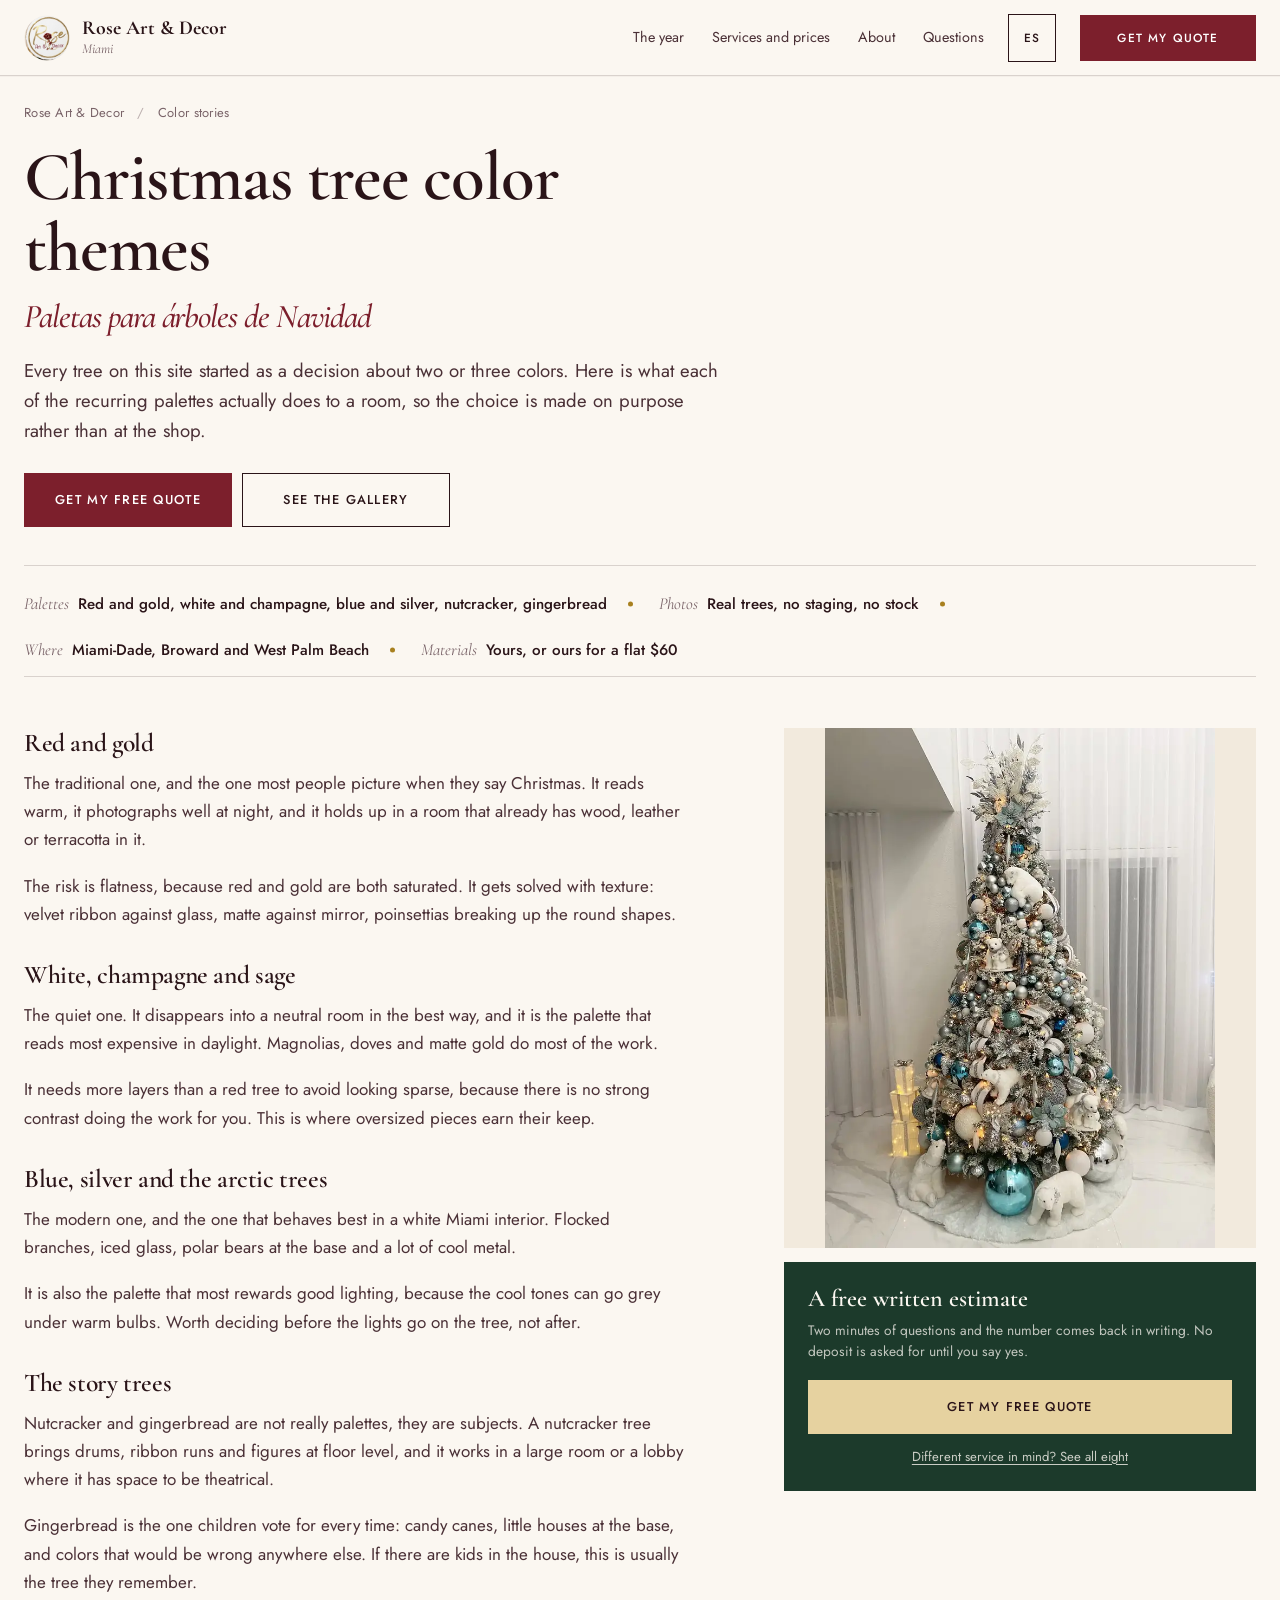
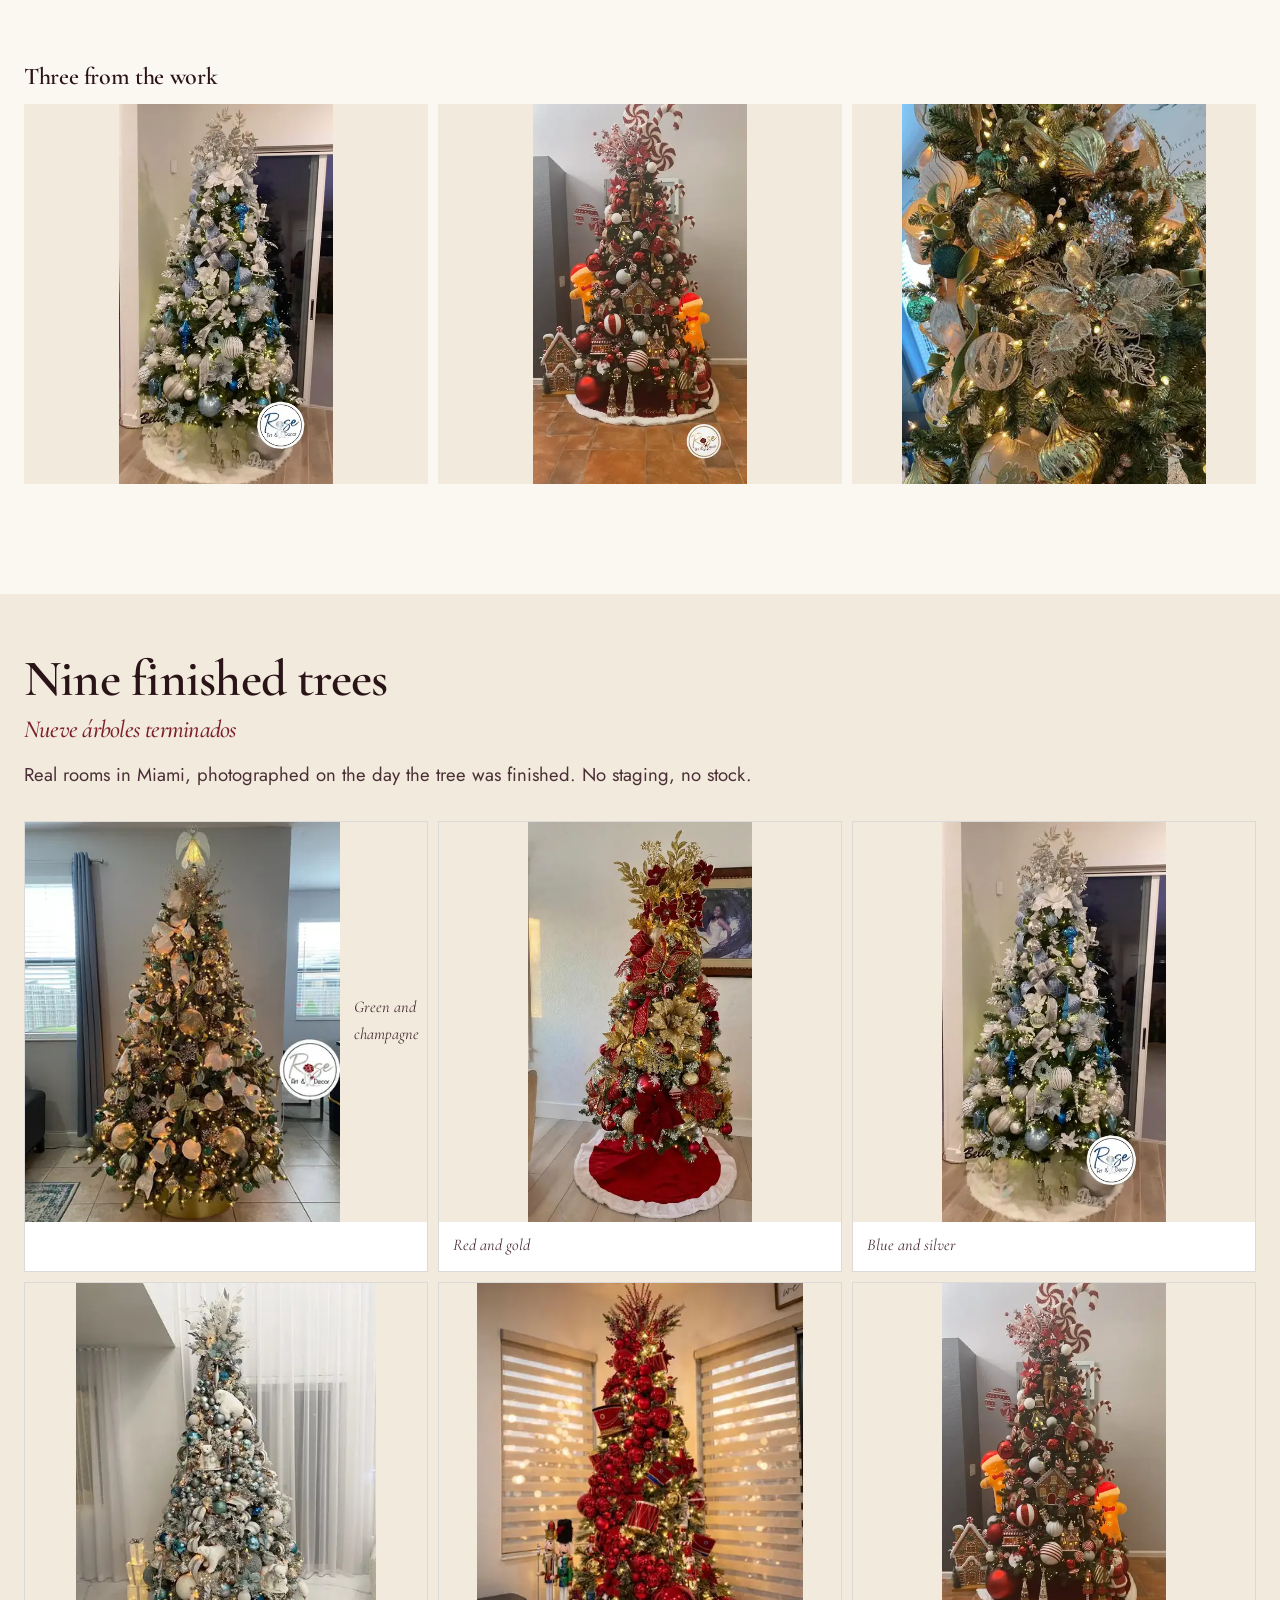
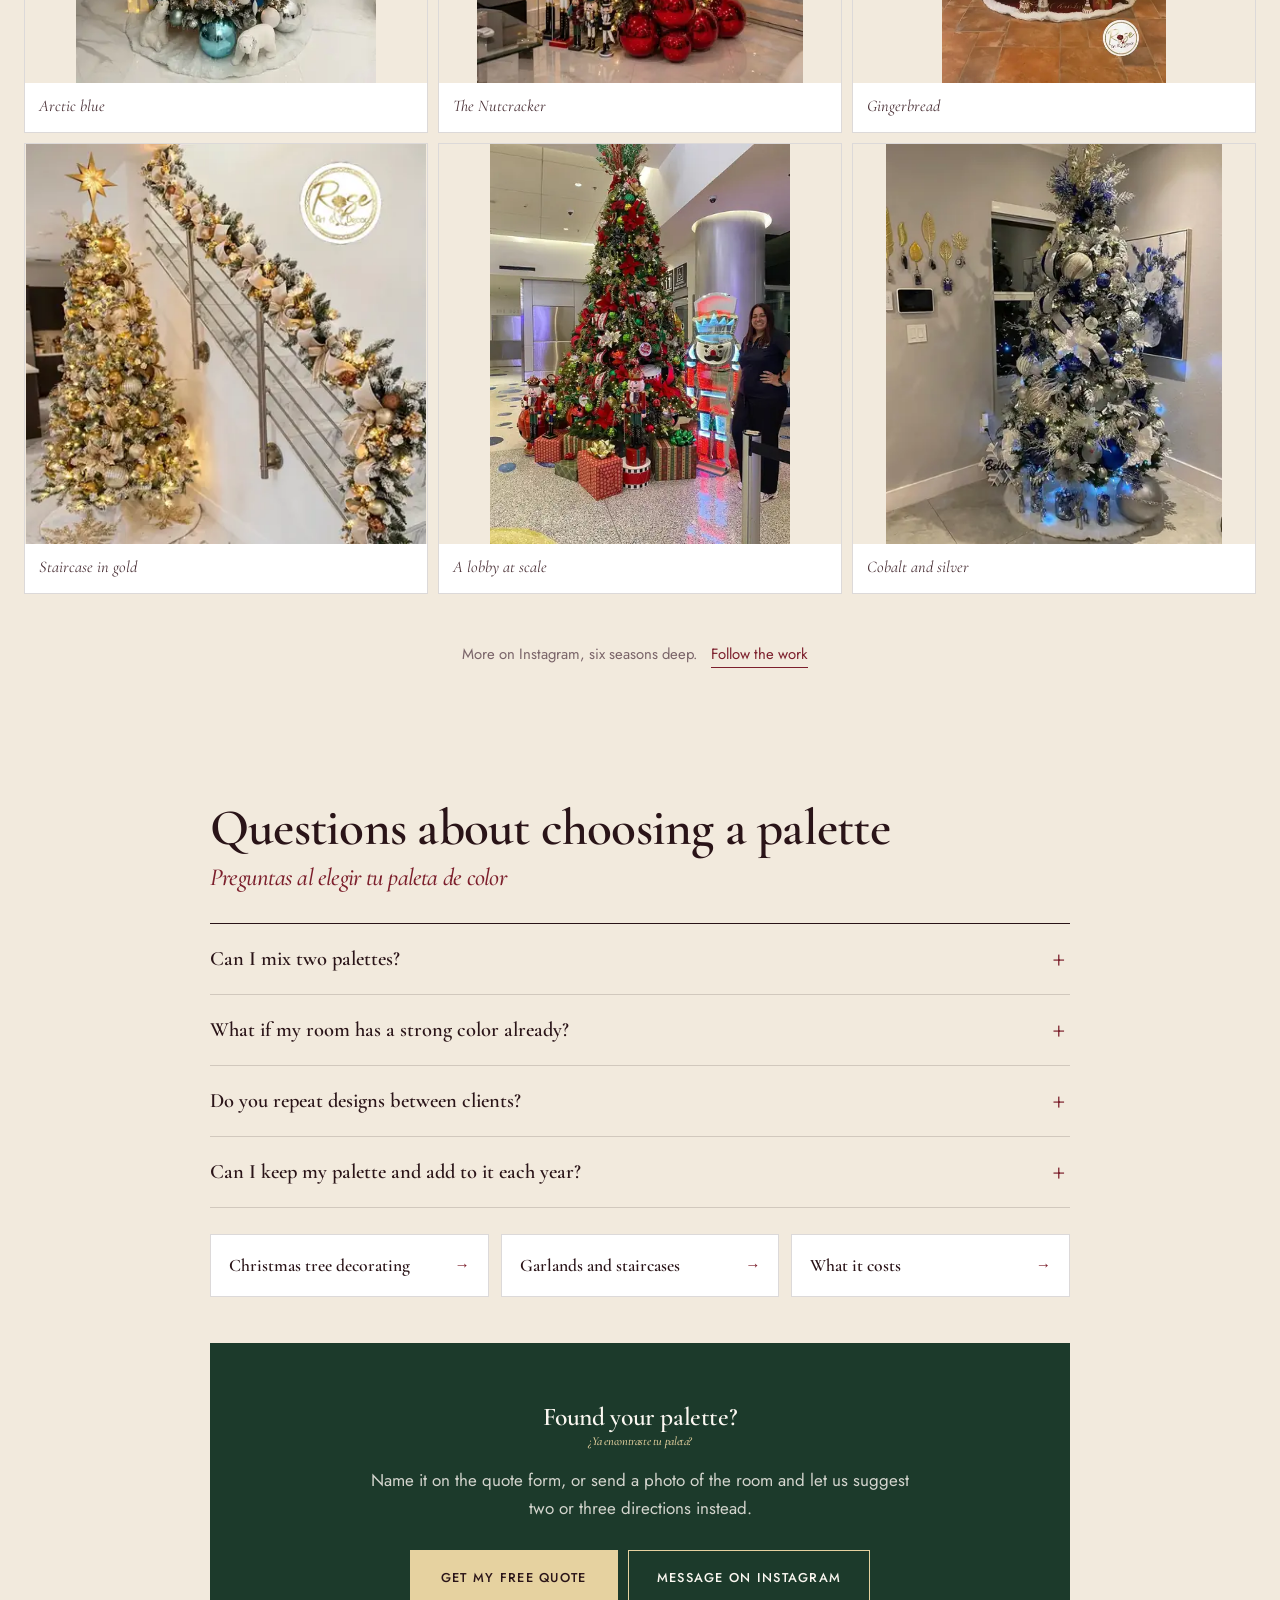
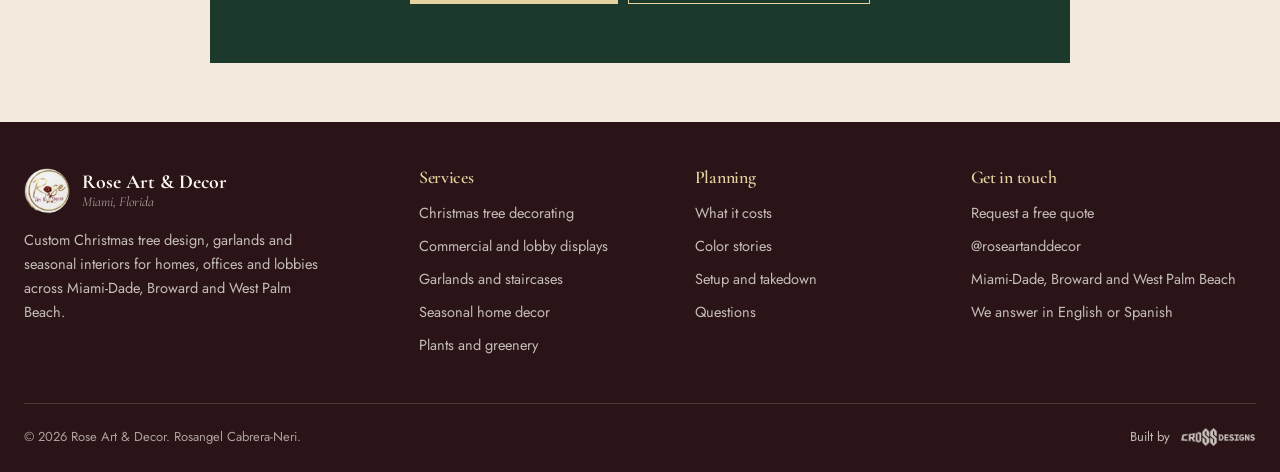
==== commit 11b4279f: "Mobile hero: copy up, tree reframed to the ornaments Co-Authored-By: Claude Fable 5.1 <noreply@anthr" ====
--- a/christmas-tree-color-themes/index.html
+++ b/christmas-tree-color-themes/index.html
@@ -36,7 +36,7 @@
 <link rel="preconnect" href="https://fonts.googleapis.com">
 <link rel="preconnect" href="https://fonts.gstatic.com" crossorigin>
 <link rel="stylesheet" href="https://fonts.googleapis.com/css2?family=Cormorant+Garamond:ital,wght@0,500;0,600;0,700;1,500;1,600&family=Jost:wght@300;400;500;600&display=swap">
-<link rel="stylesheet" href="../assets/site.css?v=20260909b">
+<link rel="stylesheet" href="../assets/site.css?v=20260909e">
 <script type="application/ld+json">
 {
   "@context": "https://schema.org",
@@ -338,7 +338,7 @@
     <div class="acc">
       <div class="acc-item">
         <button class="acc-head" aria-expanded="false" data-en="Can I mix two palettes?" data-es="¿Puedo mezclar dos paletas?">Can I mix two palettes?</button>
-        <div class="acc-body"><div class="acc-body-inner" data-en="Usually the honest answer is no, not on one tree. Two palettes in one room can work if each has its own tree or surface, and that is worth planning rather than discovering halfway through." data-es="La respuesta honesta suele ser no, no en un mismo árbol. Dos paletas en una habitación funcionan si cada una tiene su propio árbol o superficie, y eso se planifica, no se descubre a mitad de camino.">Usually the honest answer is no, not on one tree. Two palettes in one room can work if each has its own tree or surface, and that is worth planning rather than discovering halfway through.</div></div>
+        <div class="acc-body"><div class="acc-body-inner" data-en="Usually the honest answer is no, not on one tree. Two palettes in one room can work if each has its own tree or surface, and that is worth planning rather than discovering halfway through." data-es="La respuesta honesta suele ser no, no en un mismo árbol. Dos paletas en un mismo espacio funcionan si cada una tiene su propio árbol o superficie, y eso se planifica, no se descubre a mitad de camino.">Usually the honest answer is no, not on one tree. Two palettes in one room can work if each has its own tree or surface, and that is worth planning rather than discovering halfway through.</div></div>
       </div>
       <div class="acc-item">
         <button class="acc-head" aria-expanded="false" data-en="What if my room has a strong color already?" data-es="¿Y si mi espacio ya tiene un color fuerte?">What if my room has a strong color already?</button>
@@ -429,6 +429,6 @@
   </div>
 </footer>
 
-<script src="../assets/site.js?v=20260909b"></script>
+<script src="../assets/site.js?v=20260909e"></script>
 </body>
 </html>
--- a/assets/site.css
+++ b/assets/site.css
@@ -247,12 +247,12 @@
 .panel-c .basis{flex-basis:auto;font-family:var(--serif);font-weight:700;color:var(--burgundy);font-size:1.02rem;}
 .panel-c .go{font-size:.8rem;color:var(--burgundy);border-bottom:1px solid var(--burgundy);padding-bottom:1px;}
 .panel-link:hover .go{color:var(--ink);border-color:var(--ink);}
-.work-foot{
-  margin-top:20px;display:flex;flex-wrap:wrap;gap:8px 26px;align-items:baseline;
-  font-size:.93rem;color:var(--muted);
-}
-.work-foot a{color:var(--burgundy);text-decoration:none;border-bottom:1px solid var(--burgundy);padding-bottom:1px;}
-.work-foot a:hover{color:var(--ink);border-bottom-color:var(--ink);}
+.work-foot{margin-top:clamp(30px,3.4vw,44px);text-align:center;}
+.work-foot p{font-family:var(--serif);font-style:italic;font-size:1.2rem;color:var(--ink-soft);margin:0;}
+.work-foot .btn-row{justify-content:center;margin-top:18px;}
+.work-foot a:not(.btn){display:inline-block;white-space:nowrap;margin:4px 10px 0;color:var(--burgundy);text-decoration:none;border-bottom:1px solid var(--burgundy);padding-bottom:1px;font-size:.93rem;}
+.work-foot a:not(.btn):hover{color:var(--ink);border-bottom-color:var(--ink);}
+p.work-foot{font-family:var(--sans);font-style:normal;font-size:.93rem;color:var(--muted);}
 
 /* ---- process: numbered steps (a real sequence) -------------------------- */
 .steps{display:grid;grid-template-columns:repeat(4,1fr);gap:var(--gut);border-top:1px solid rgba(230,210,160,.34);}
@@ -282,12 +282,30 @@
 .split{display:grid;grid-template-columns:1fr 1fr;gap:clamp(28px,4.2vw,64px);align-items:center;}
 .split>*{min-width:0;}
 .split-media img{width:100%;height:auto;}
+.split h2{margin-bottom:22px;}
 .checks{list-style:none;padding:0;margin:24px 0 0;display:grid;gap:12px;}
 .checks li{position:relative;padding-left:22px;font-size:.97rem;line-height:1.54;}
 .checks li::before{content:"";position:absolute;left:0;top:.62em;width:6px;height:6px;border-radius:50%;background:var(--gold);}
 
 /* ---- form ---------------------------------------------------------------- */
 .form-shell{background:var(--paper);border:1px solid var(--ink);padding:clamp(20px,2.4vw,34px);}
+.qf{padding:0;scroll-margin-top:calc(var(--nav-h) + 20px);}
+.qf-top{background:var(--pine);color:var(--cream);padding:20px clamp(20px,2.4vw,34px) 18px;}
+.qf-tag{display:flex;align-items:baseline;justify-content:space-between;gap:12px;}
+.qf-tag b{font-family:var(--serif);font-weight:600;font-size:1.5rem;line-height:1.1;}
+.qf-tag i{font-family:var(--serif);font-style:italic;font-size:1.02rem;color:var(--gold-light);white-space:nowrap;}
+.qf-top p{font-size:.88rem;color:rgba(251,247,241,.74);margin:6px 0 0;}
+.qf-bars{display:flex;gap:4px;margin-top:14px;}
+.qf-bars i{flex:1;height:3px;background:rgba(251,247,241,.22);transition:background .25s ease;}
+.qf-bars i.on{background:var(--gold-light);}
+.qf form{padding:clamp(20px,2.4vw,34px);}
+.qf-step{display:none;}
+.qf-step.on{display:block;}
+.qf-where{gap:0;}
+.qf-q{font-family:var(--serif);font-weight:600;font-size:1.3rem;color:var(--ink);line-height:1.2;}
+.qf-nav{display:flex;flex-wrap:wrap;gap:10px;margin-top:24px;justify-content:flex-end;}
+.qf-nav .qf-back{min-width:9rem;}
+.field label small{color:var(--muted);font-weight:400;}
 .form-grid{display:grid;grid-template-columns:1fr 1fr;gap:18px;}
 .form-grid>*{min-width:0;}
 .field{display:flex;flex-direction:column;gap:7px;}
@@ -308,6 +326,7 @@
 .field.err .err-msg{display:block;}
 .radios{display:grid;gap:7px;}
 .radios.two{grid-template-columns:1fr 1fr;}
+.radios.four{grid-template-columns:repeat(4,1fr);}
 .radio{
   display:flex;gap:11px;align-items:flex-start;border:1px solid var(--line);border-radius:0;
   padding:13px 15px;cursor:pointer;background:var(--cream);transition:border-color .18s ease,background .18s ease;
@@ -317,9 +336,10 @@
 .radio input{width:16px;height:16px;min-height:0;margin:3px 0 0;accent-color:var(--burgundy);flex-shrink:0;padding:0;}
 .radio.on{border-color:var(--ink);background:var(--cream-2);}
 .form-note{font-size:.82rem;color:var(--muted);margin-top:16px;line-height:1.54;}
-.form-done{display:none;text-align:center;padding:26px 10px;}
+.form-done{display:none;text-align:center;padding:34px clamp(20px,2.4vw,34px);}
 .form-done.show{display:block;}
 form.sent{display:none;}
+.qf:has(form.sent) .qf-top{display:none;}
 
 /* ---- FAQ ----------------------------------------------------------------- */
 .acc{border-top:1px solid var(--ink);}
@@ -353,12 +373,12 @@
 .page-hero h1{max-width:22ch;}
 .page-hero .lede{max-width:64ch;margin-top:20px;}
 .page-hero .btn-row{margin-top:26px;padding-bottom:clamp(26px,3vw,40px);border-bottom:1px solid var(--line);}
-.facts{display:grid;grid-template-columns:repeat(4,1fr);border-bottom:1px solid var(--line);}
+.facts{display:flex;flex-wrap:wrap;gap:6px 0;padding:18px 0 6px;border-bottom:1px solid var(--line);}
 .facts>*{min-width:0;}
-.fact{padding:20px 20px 20px 0;}
-.fact:not(:first-child){padding-left:20px;border-left:1px solid var(--line);}
-.fact i{display:block;font-family:var(--serif);font-style:italic;font-size:1rem;color:var(--muted);margin-bottom:5px;}
-.fact b{display:block;font-weight:500;font-size:.95rem;line-height:1.35;color:var(--ink);min-height:2.7em;}
+.fact{display:flex;align-items:baseline;gap:9px;padding:6px 26px 6px 0;margin-right:26px;position:relative;}
+.fact:not(:last-child)::after{content:"";position:absolute;right:0;top:50%;width:5px;height:5px;border-radius:50%;background:var(--gold);transform:translateY(-50%);}
+.fact i{font-family:var(--serif);font-style:italic;font-size:1.05rem;color:var(--muted);white-space:nowrap;}
+.fact b{font-weight:500;font-size:.95rem;line-height:1.4;color:var(--ink);}
 .body-grid{display:grid;grid-template-columns:1.2fr .8fr;gap:clamp(30px,4vw,56px);padding:clamp(34px,4vw,54px) 0;align-items:start;}
 .body-grid>*{min-width:0;}
 .prose{max-width:66ch;}
@@ -460,13 +480,20 @@
 @media (max-width:940px){
   .nav-links,.nav-cta{display:none;}
   .hamburger{display:flex;}
+  .hero{
+    background:
+      linear-gradient(0deg,rgba(251,247,241,.9) 0,rgba(251,247,241,.88) 290px,rgba(251,247,241,.8) 430px,rgba(251,247,241,.34) 500px,rgba(251,247,241,.04) 570px,rgba(251,247,241,0) 100%),
+      url("tree-red-gold-classic-md.webp") center 30%/cover no-repeat var(--cream);
+    min-height:0;padding-top:calc(var(--nav-h) + 180px);padding-bottom:26px;text-align:center;
+  }
   .hero-grid{grid-template-columns:1fr;gap:0;}
-  .hero-copy{display:contents;}
-  .hero-copy h1{order:1;}
-  .hero-copy .lede{order:2;max-width:100%;}
-  .hero-copy .btn-row{order:3;}
-  .hero-photo{order:4;height:280px;margin-top:26px;}
-  .hero-proof{order:5;}
+  .hero-copy{display:flex;flex-direction:column;align-items:center;}
+  .hero-copy h1{max-width:100%;}
+  .hero-copy .lede{max-width:36ch;order:1;margin-top:14px;margin-bottom:0;}
+  .hero-proof{order:2;border-top:0;padding-top:0;margin-top:12px;max-width:36ch;color:var(--ink-soft);}
+  .hero-copy .btn-row{order:3;justify-content:center;margin-top:20px;}
+  .hero-photo{display:none;}
+  .hero .btn-ghost{background:rgba(251,247,241,.88);}
   .split{grid-template-columns:1fr;gap:26px;}
   .body-grid{grid-template-columns:1fr;gap:26px;}
   .body-grid .prose{order:2;}
@@ -493,10 +520,10 @@
   .mdl-c{padding:22px 22px 24px;}
 }
 @media (max-width:760px){
-  .facts{grid-template-columns:1fr 1fr;}
-  .fact:nth-child(3){padding-left:0;border-left:0;}
-  .fact:nth-child(-n+2){border-bottom:1px solid var(--line);}
-  .fact{padding:14px 12px 14px 0;}
+  .facts{display:grid;grid-template-columns:1fr;gap:0;padding:6px 0;}
+  .fact{padding:9px 0;margin:0;border-bottom:1px solid var(--line-soft);flex-wrap:wrap;}
+  .fact:last-child{border-bottom:0;}
+  .fact::after{display:none;}
   .sp-grid{grid-template-columns:1fr 1fr;}
   .sp-grid figure:first-child{grid-column:1/-1;}
   .sp-grid .plate{height:230px;}
@@ -524,7 +551,7 @@
   .foot ul,.foot address{gap:0;}
   .foot address span{min-height:38px;display:flex;align-items:center;}
 
-  .hero{padding-top:calc(var(--nav-h) + 18px);padding-bottom:34px;}
+  .hero{padding-top:calc(var(--nav-h) + 170px);padding-bottom:24px;}
   .hero-copy .lede{font-size:1rem;margin-top:16px;}
   .hero-photo{height:260px;}
   .hero-proof{margin-top:20px;padding-top:16px;font-size:.91rem;}
@@ -551,7 +578,11 @@
   .acc-head{padding:19px 40px 19px 0;}
   .acc-body-inner{padding-bottom:20px;}
   .form-grid{grid-template-columns:1fr;gap:15px;}
-  .radios.two{grid-template-columns:1fr;}
+  .radios.four{grid-template-columns:1fr 1fr;}
+  .split h2{margin-bottom:20px;}
+  .qf-nav{justify-content:stretch;}
+  .qf-nav .btn{flex:1 1 auto;min-width:0;}
+  .work-foot p{font-size:1.08rem;}
 
   .cmp,.cmp tbody,.cmp tr,.cmp td{display:block;width:auto;}
   .cmp thead{display:none;}
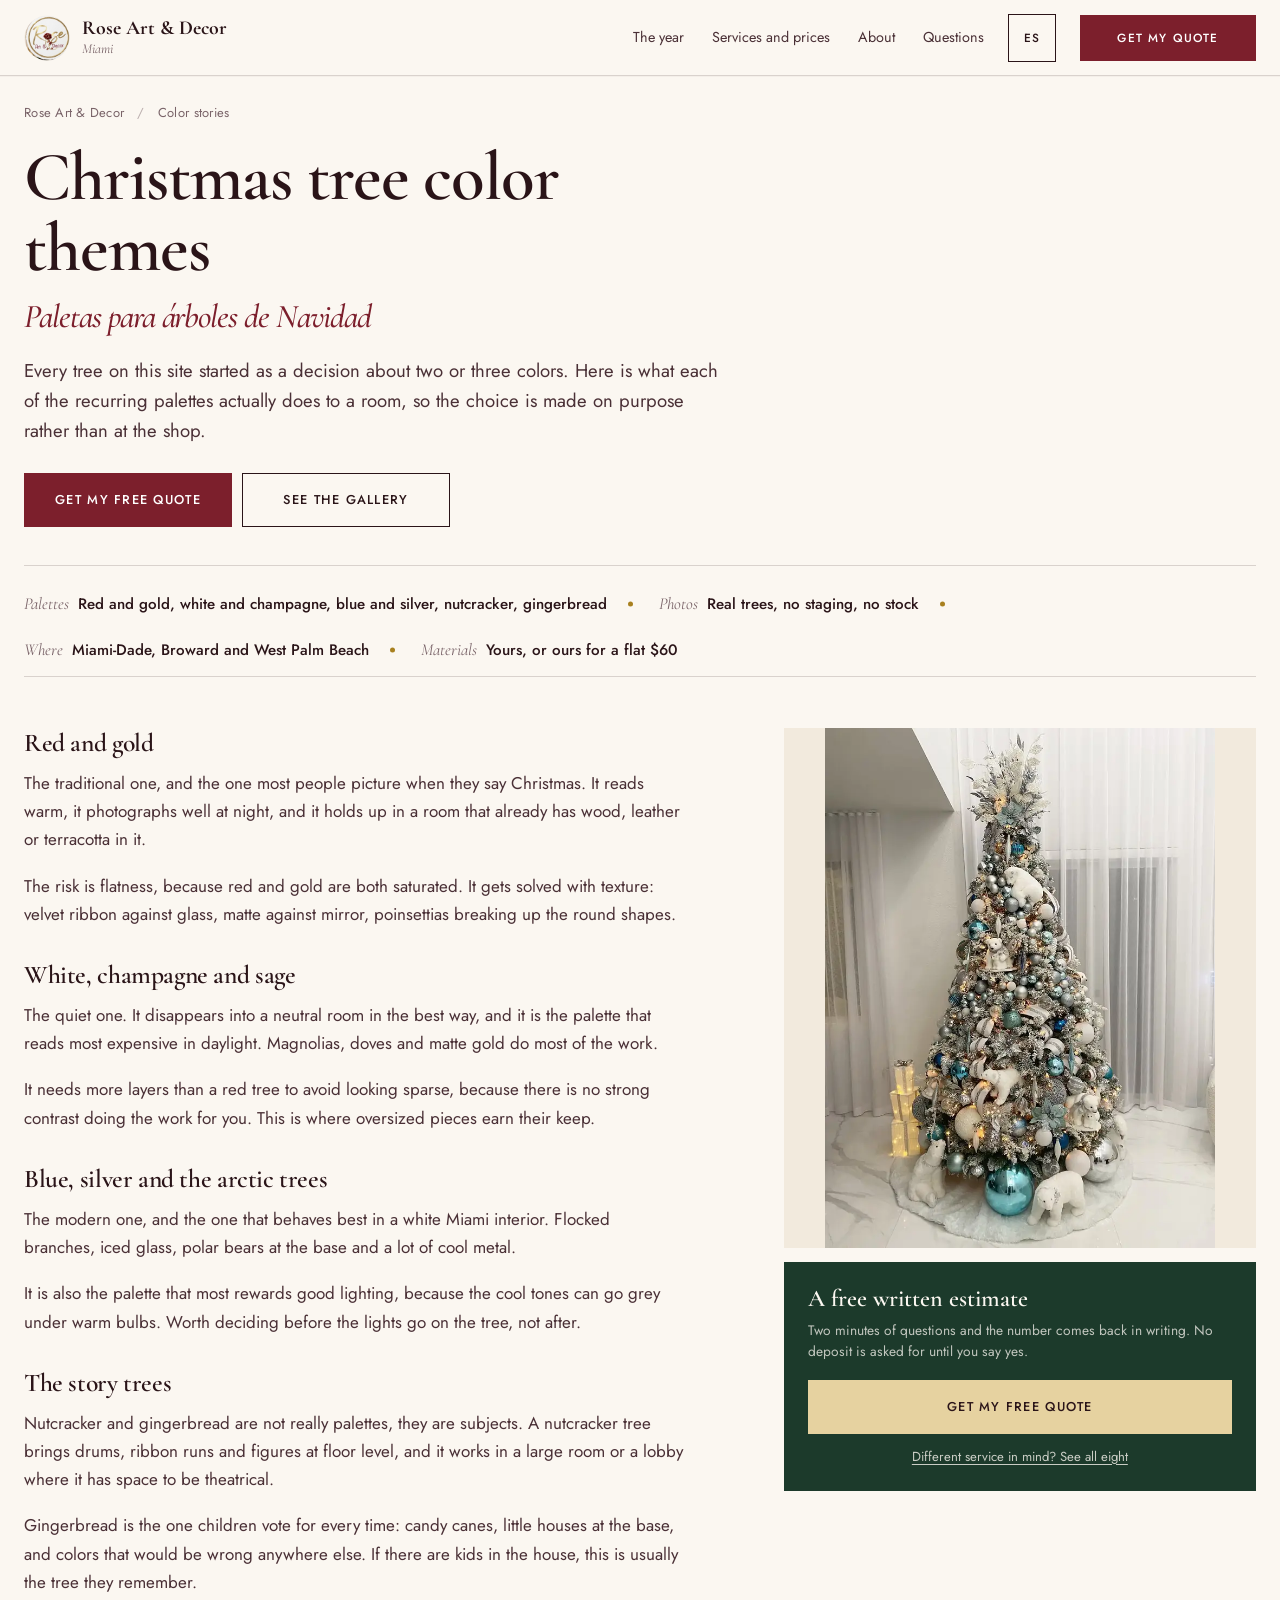
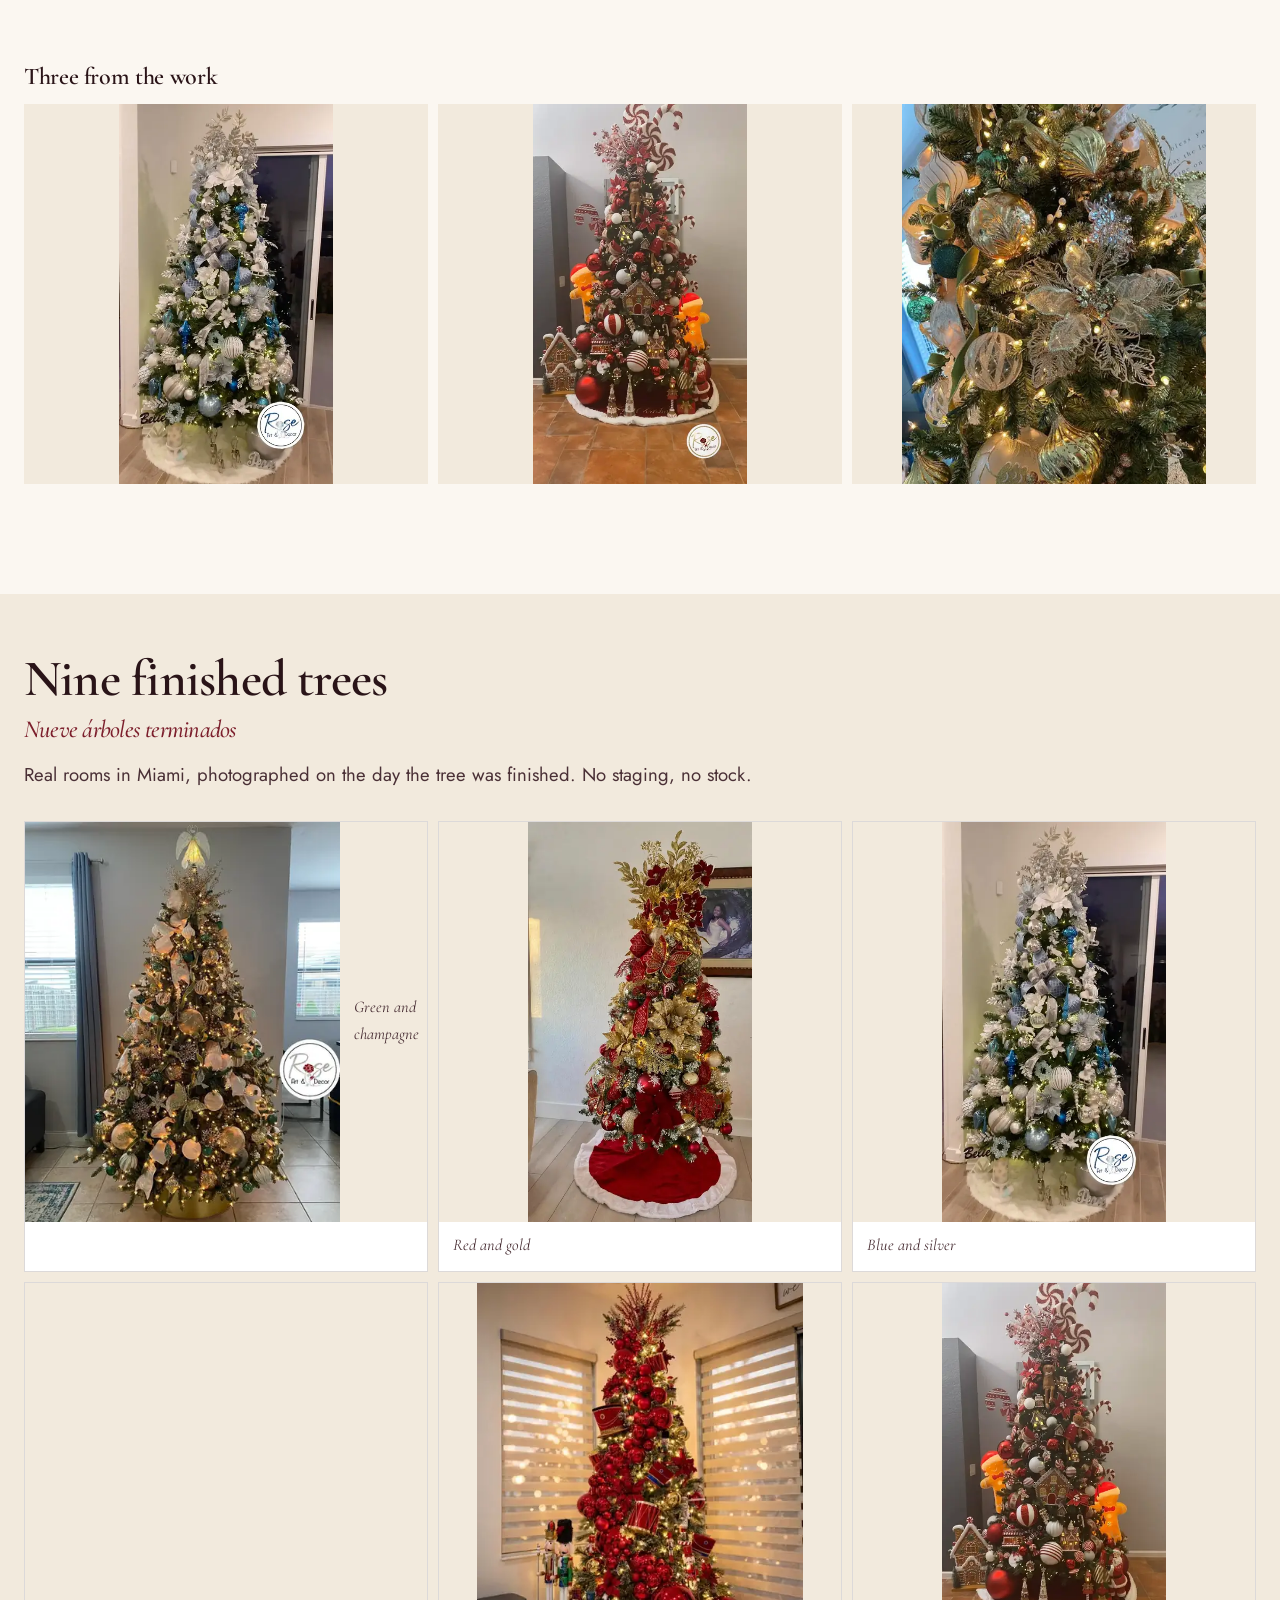
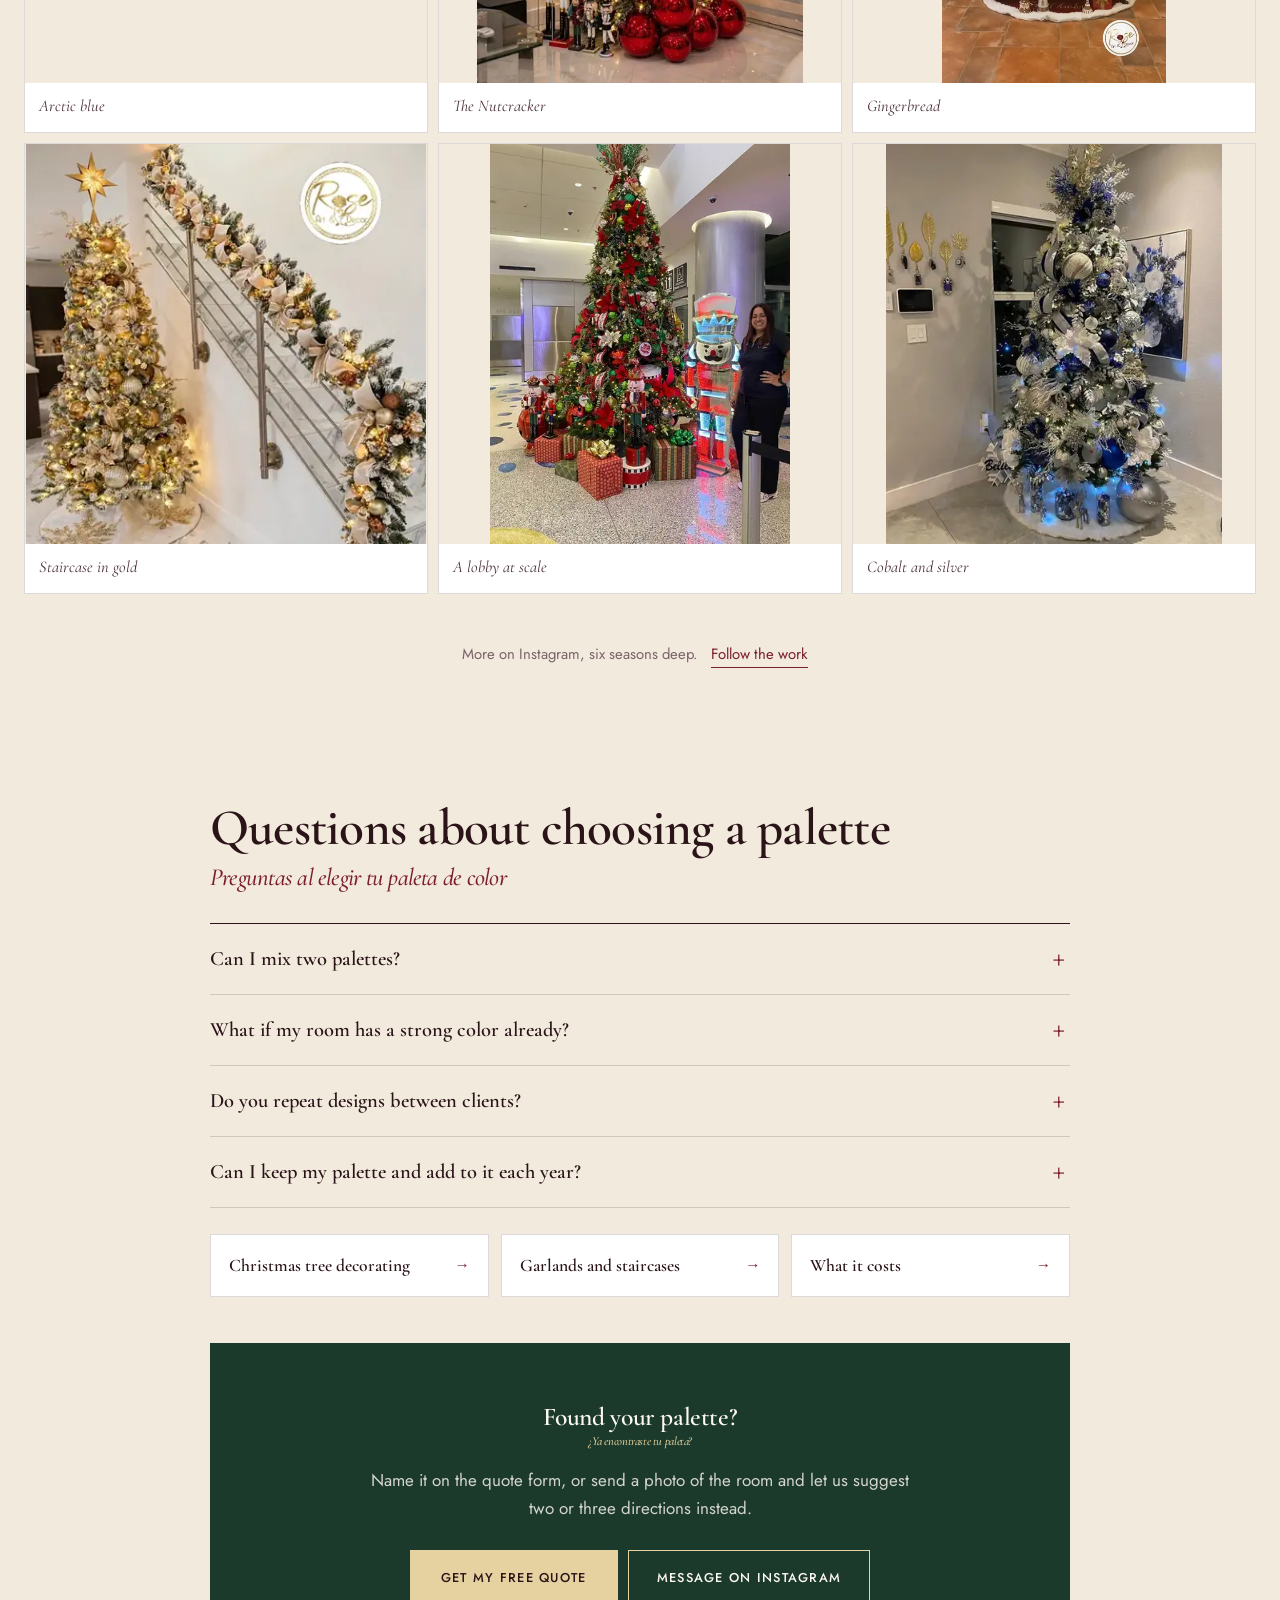
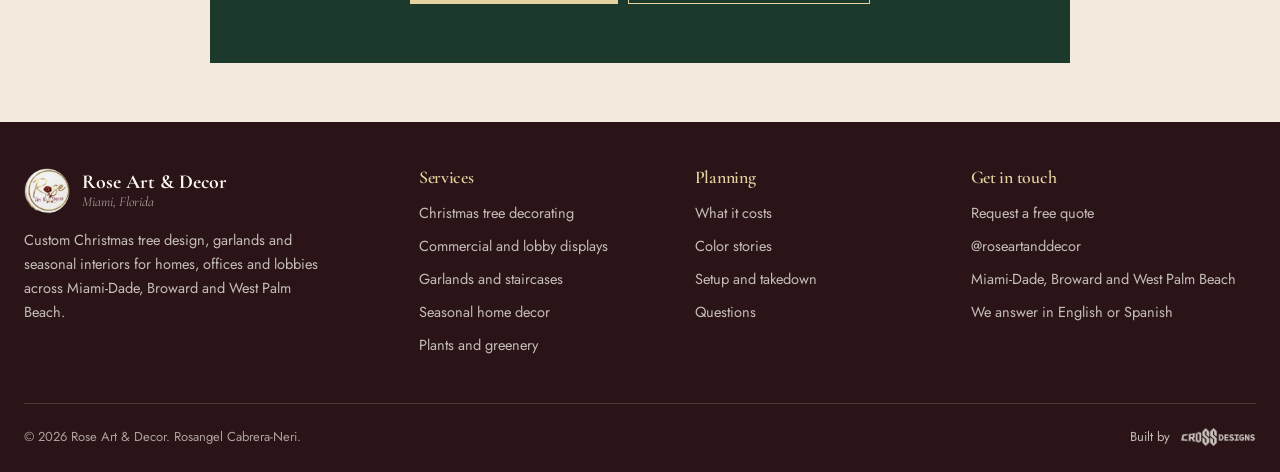
==== commit 601c82eb: "Hero veil thinner, buttons up; 3-screen form flipped, phone auto-format; See more; mobile cost table" ====
--- a/christmas-tree-color-themes/index.html
+++ b/christmas-tree-color-themes/index.html
@@ -36,7 +36,7 @@
 <link rel="preconnect" href="https://fonts.googleapis.com">
 <link rel="preconnect" href="https://fonts.gstatic.com" crossorigin>
 <link rel="stylesheet" href="https://fonts.googleapis.com/css2?family=Cormorant+Garamond:ital,wght@0,500;0,600;0,700;1,500;1,600&family=Jost:wght@300;400;500;600&display=swap">
-<link rel="stylesheet" href="../assets/site.css?v=20260909e">
+<link rel="stylesheet" href="../assets/site.css?v=20260909f">
 <script type="application/ld+json">
 {
   "@context": "https://schema.org",
@@ -429,6 +429,6 @@
   </div>
 </footer>
 
-<script src="../assets/site.js?v=20260909e"></script>
+<script src="../assets/site.js?v=20260909f"></script>
 </body>
 </html>
--- a/assets/site.css
+++ b/assets/site.css
@@ -290,14 +290,14 @@
 /* ---- form ---------------------------------------------------------------- */
 .form-shell{background:var(--paper);border:1px solid var(--ink);padding:clamp(20px,2.4vw,34px);}
 .qf{padding:0;scroll-margin-top:calc(var(--nav-h) + 20px);}
-.qf-top{background:var(--pine);color:var(--cream);padding:20px clamp(20px,2.4vw,34px) 18px;}
+.qf-top{background:var(--paper);color:var(--ink);padding:20px clamp(20px,2.4vw,34px) 18px;border-bottom:1px solid var(--line);}
 .qf-tag{display:flex;align-items:baseline;justify-content:space-between;gap:12px;}
 .qf-tag b{font-family:var(--serif);font-weight:600;font-size:1.5rem;line-height:1.1;}
-.qf-tag i{font-family:var(--serif);font-style:italic;font-size:1.02rem;color:var(--gold-light);white-space:nowrap;}
-.qf-top p{font-size:.88rem;color:rgba(251,247,241,.74);margin:6px 0 0;}
+.qf-tag i{font-family:var(--serif);font-style:italic;font-size:1.02rem;color:var(--burgundy);white-space:nowrap;}
+.qf-top p{font-size:.88rem;color:var(--muted);margin:6px 0 0;}
 .qf-bars{display:flex;gap:4px;margin-top:14px;}
-.qf-bars i{flex:1;height:3px;background:rgba(251,247,241,.22);transition:background .25s ease;}
-.qf-bars i.on{background:var(--gold-light);}
+.qf-bars i{flex:1;height:3px;background:var(--line-soft);transition:background .25s ease;}
+.qf-bars i.on{background:var(--burgundy);}
 .qf form{padding:clamp(20px,2.4vw,34px);}
 .qf-step{display:none;}
 .qf-step.on{display:block;}
@@ -482,18 +482,20 @@
   .hamburger{display:flex;}
   .hero{
     background:
-      linear-gradient(0deg,rgba(251,247,241,.9) 0,rgba(251,247,241,.88) 290px,rgba(251,247,241,.8) 430px,rgba(251,247,241,.34) 500px,rgba(251,247,241,.04) 570px,rgba(251,247,241,0) 100%),
+      linear-gradient(0deg,rgba(251,247,241,.84) 0,rgba(251,247,241,.82) 250px,rgba(251,247,241,.72) 400px,rgba(251,247,241,.3) 480px,rgba(251,247,241,.04) 560px,rgba(251,247,241,0) 100%),
       url("tree-red-gold-classic-md.webp") center 30%/cover no-repeat var(--cream);
-    min-height:0;padding-top:calc(var(--nav-h) + 180px);padding-bottom:26px;text-align:center;
+    min-height:0;padding-top:calc(var(--nav-h) + 150px);padding-bottom:24px;text-align:center;
   }
   .hero-grid{grid-template-columns:1fr;gap:0;}
   .hero-copy{display:flex;flex-direction:column;align-items:center;}
   .hero-copy h1{max-width:100%;}
-  .hero-copy .lede{max-width:36ch;order:1;margin-top:14px;margin-bottom:0;}
-  .hero-proof{order:2;border-top:0;padding-top:0;margin-top:12px;max-width:36ch;color:var(--ink-soft);}
-  .hero-copy .btn-row{order:3;justify-content:center;margin-top:20px;}
+  .hero-copy .lede{max-width:36ch;order:1;margin-top:12px;margin-bottom:0;}
+  .hero-proof{order:2;border-top:0;padding-top:0;margin-top:10px;max-width:36ch;color:var(--ink-soft);font-size:.88rem;line-height:1.5;}
+  .hero-copy .btn-row{order:3;justify-content:center;margin-top:16px;}
   .hero-photo{display:none;}
-  .hero .btn-ghost{background:rgba(251,247,241,.88);}
+  .hero .btn{box-shadow:0 8px 22px rgba(42,20,24,.22);}
+  .hero .btn-primary{border-color:rgba(255,255,255,.35);}
+  .hero .btn-ghost{background:var(--cream);border-width:1.5px;}
   .split{grid-template-columns:1fr;gap:26px;}
   .body-grid{grid-template-columns:1fr;gap:26px;}
   .body-grid .prose{order:2;}
@@ -551,7 +553,7 @@
   .foot ul,.foot address{gap:0;}
   .foot address span{min-height:38px;display:flex;align-items:center;}
 
-  .hero{padding-top:calc(var(--nav-h) + 170px);padding-bottom:24px;}
+  .hero{padding-top:calc(var(--nav-h) + 140px);padding-bottom:22px;}
   .hero-copy .lede{font-size:1rem;margin-top:16px;}
   .hero-photo{height:260px;}
   .hero-proof{margin-top:20px;padding-top:16px;font-size:.91rem;}
@@ -584,15 +586,16 @@
   .qf-nav .btn{flex:1 1 auto;min-width:0;}
   .work-foot p{font-size:1.08rem;}
 
-  .cmp,.cmp tbody,.cmp tr,.cmp td{display:block;width:auto;}
+  .cmp,.cmp tbody{display:block;width:auto;}
   .cmp thead{display:none;}
-  .cmp tr{border-bottom:1px solid var(--line);padding:2px 0 12px;}
+  .cmp tr{display:grid;grid-template-columns:1fr 1fr;gap:0 14px;border-bottom:1px solid var(--line);padding:0 14px 12px;}
   .cmp tr:last-child{border-bottom:0;}
-  .cmp tbody th{display:block;width:auto;font-family:var(--serif);font-size:1.2rem;font-weight:600;color:var(--ink);letter-spacing:0;padding:18px 18px 8px;border:0;}
-  .cmp td{padding:0 18px 12px;border:0;font-size:.91rem;}
+  .cmp tbody th{grid-column:1/-1;display:block;width:auto;font-family:var(--serif);font-size:1.12rem;font-weight:600;color:var(--ink);letter-spacing:0;padding:14px 0 6px;border:0;}
+  .cmp td{display:block;padding:0;border:0;font-size:.84rem;line-height:1.45;}
+  .cmp td[colspan]{grid-column:1/-1;}
   .cmp td.hi{background:transparent;}
-  .cmp-lab{display:block;font-family:var(--serif);font-style:italic;font-size:.98rem;color:var(--gold);margin-bottom:3px;}
-  .cmp .money{font-size:1.1rem;}
+  .cmp-lab{display:block;font-family:var(--serif);font-style:italic;font-size:.92rem;color:var(--gold);margin-bottom:2px;}
+  .cmp .money{font-size:1.02rem;}
 
   .side .plate{height:300px;}
   .show-panels{grid-template-columns:1fr;gap:8px;}
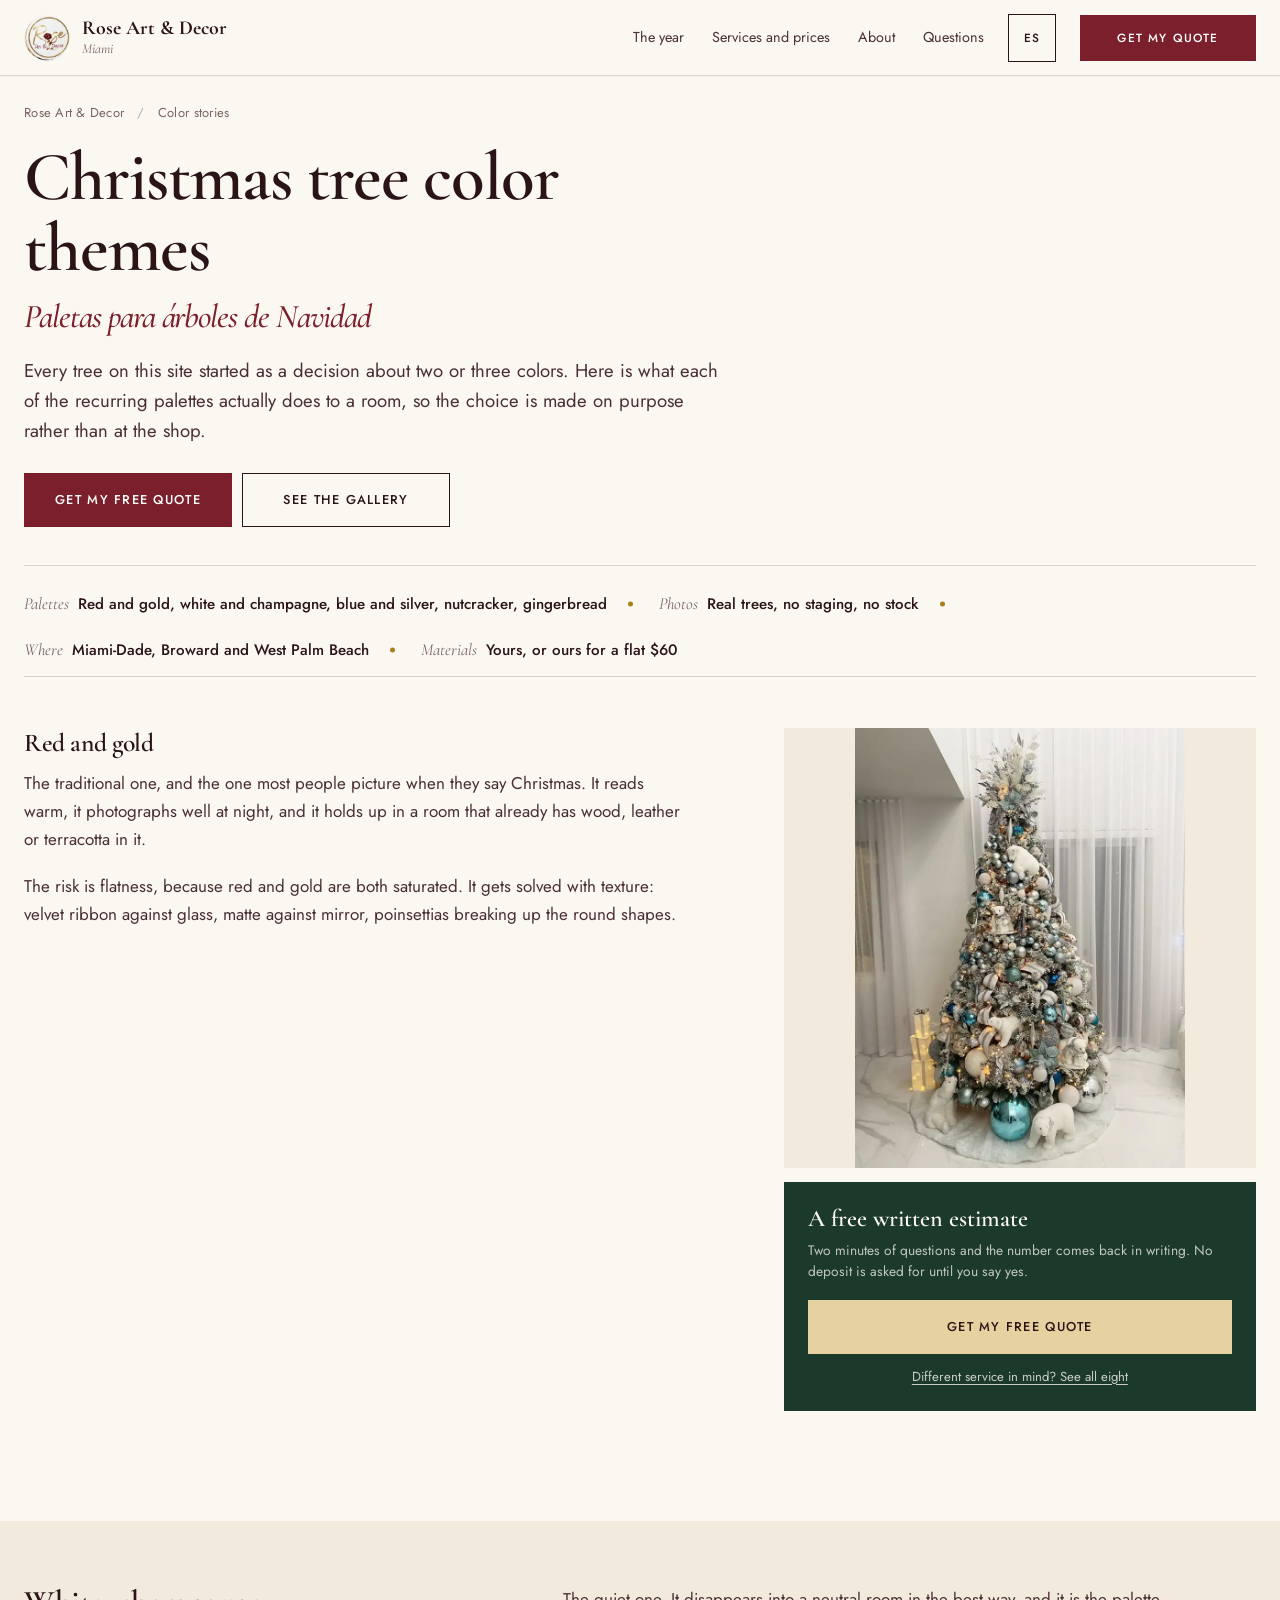
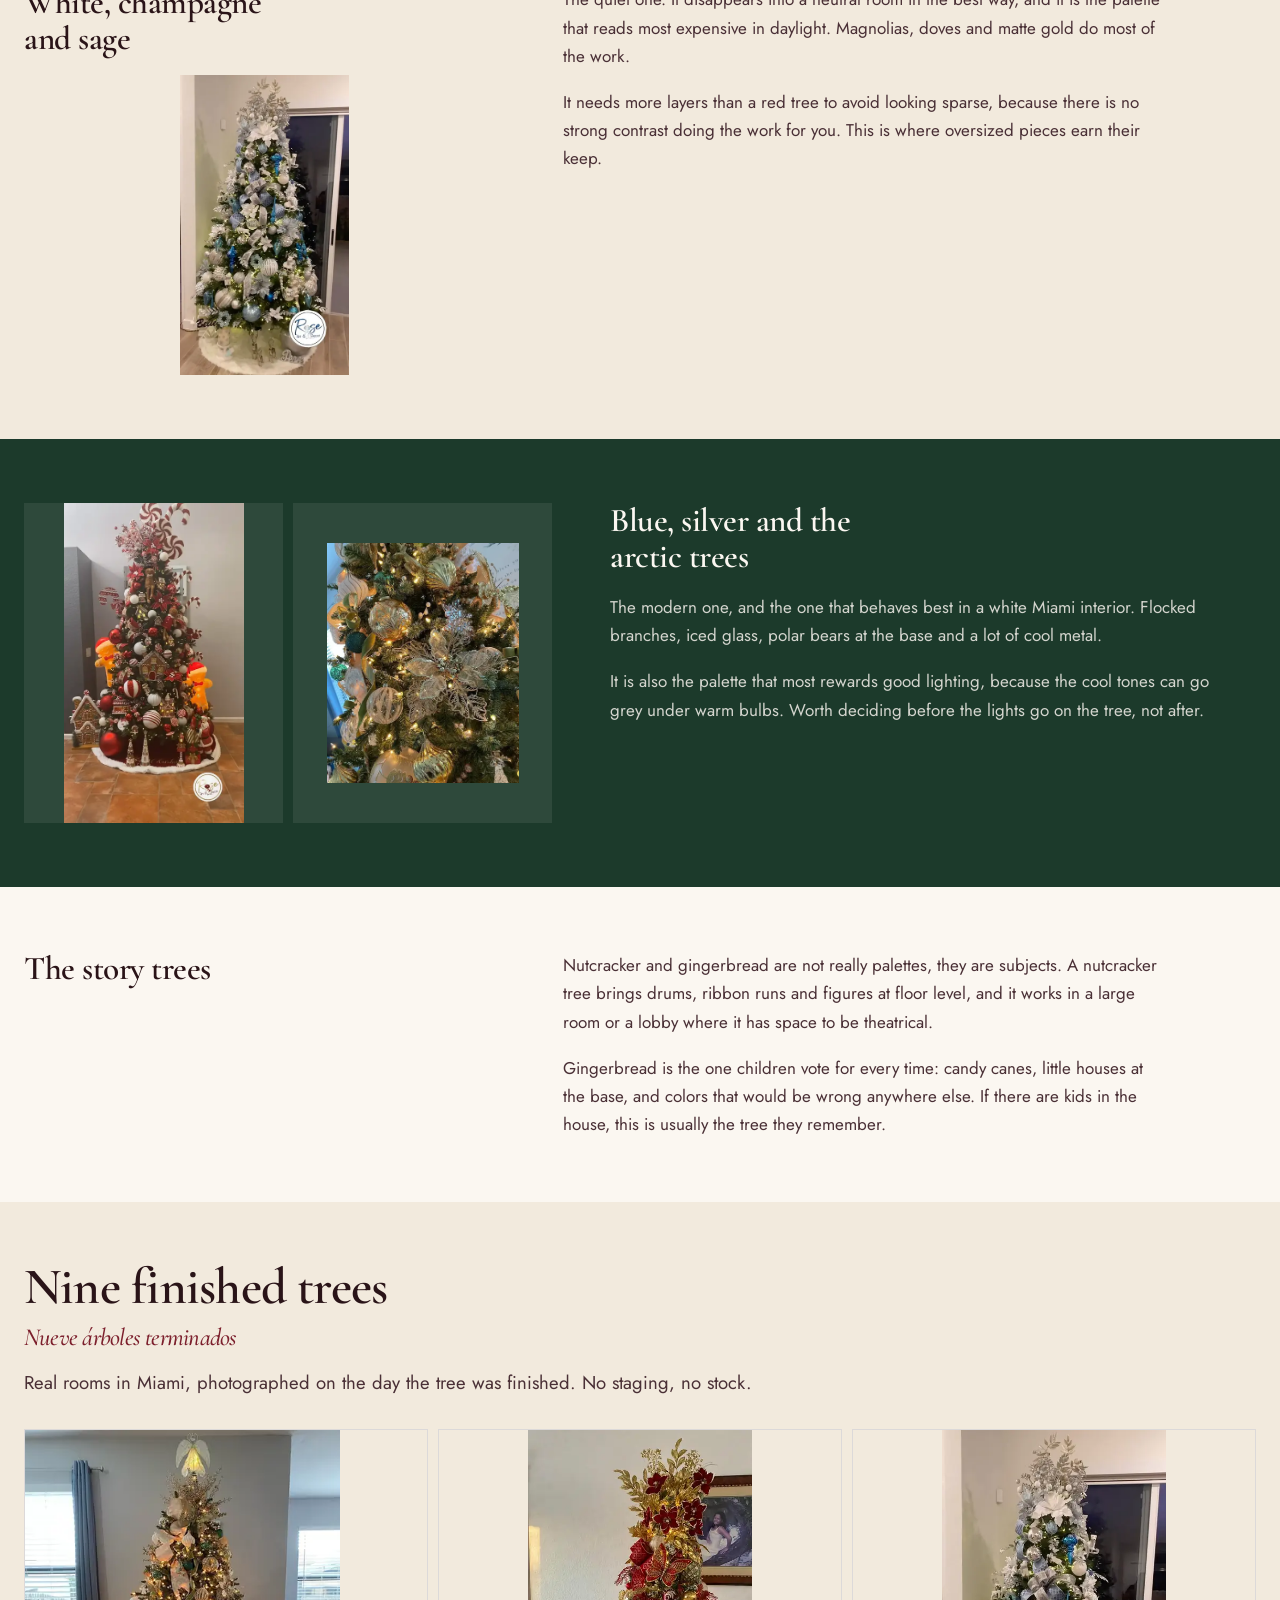
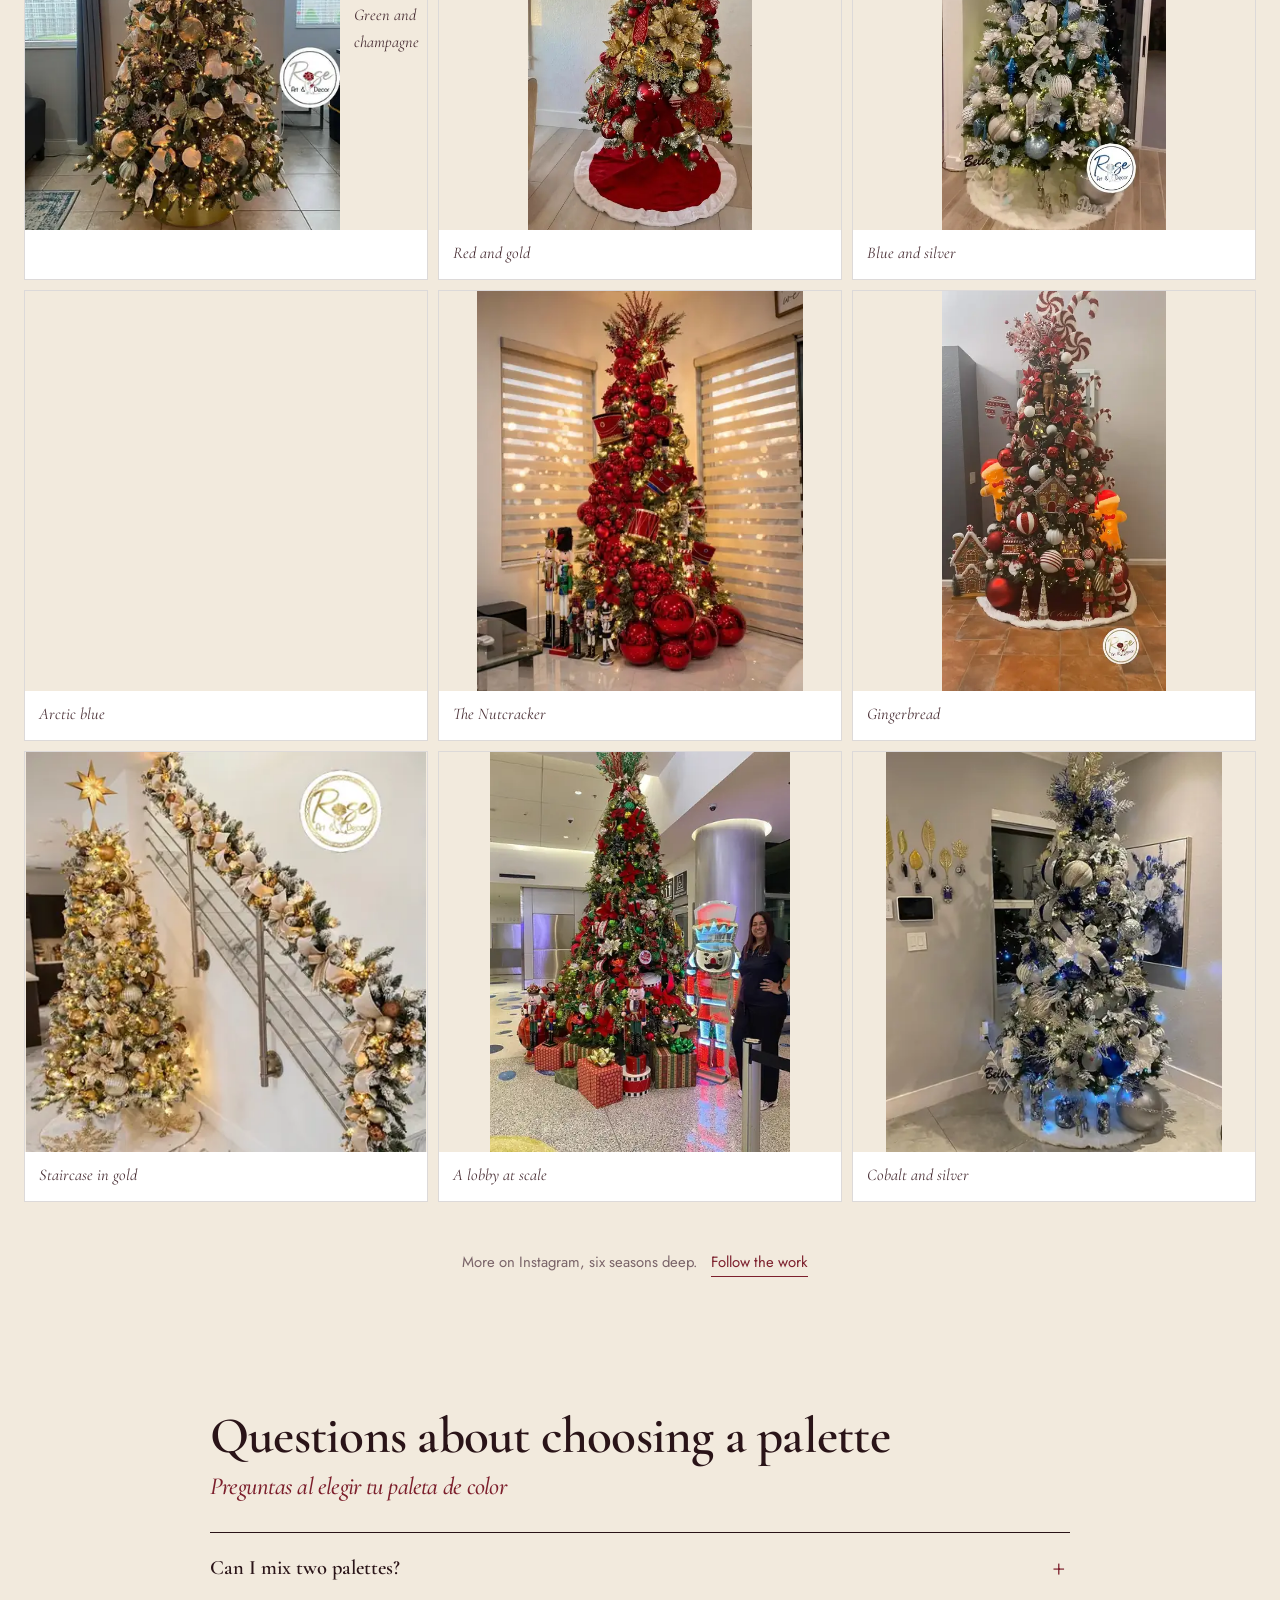
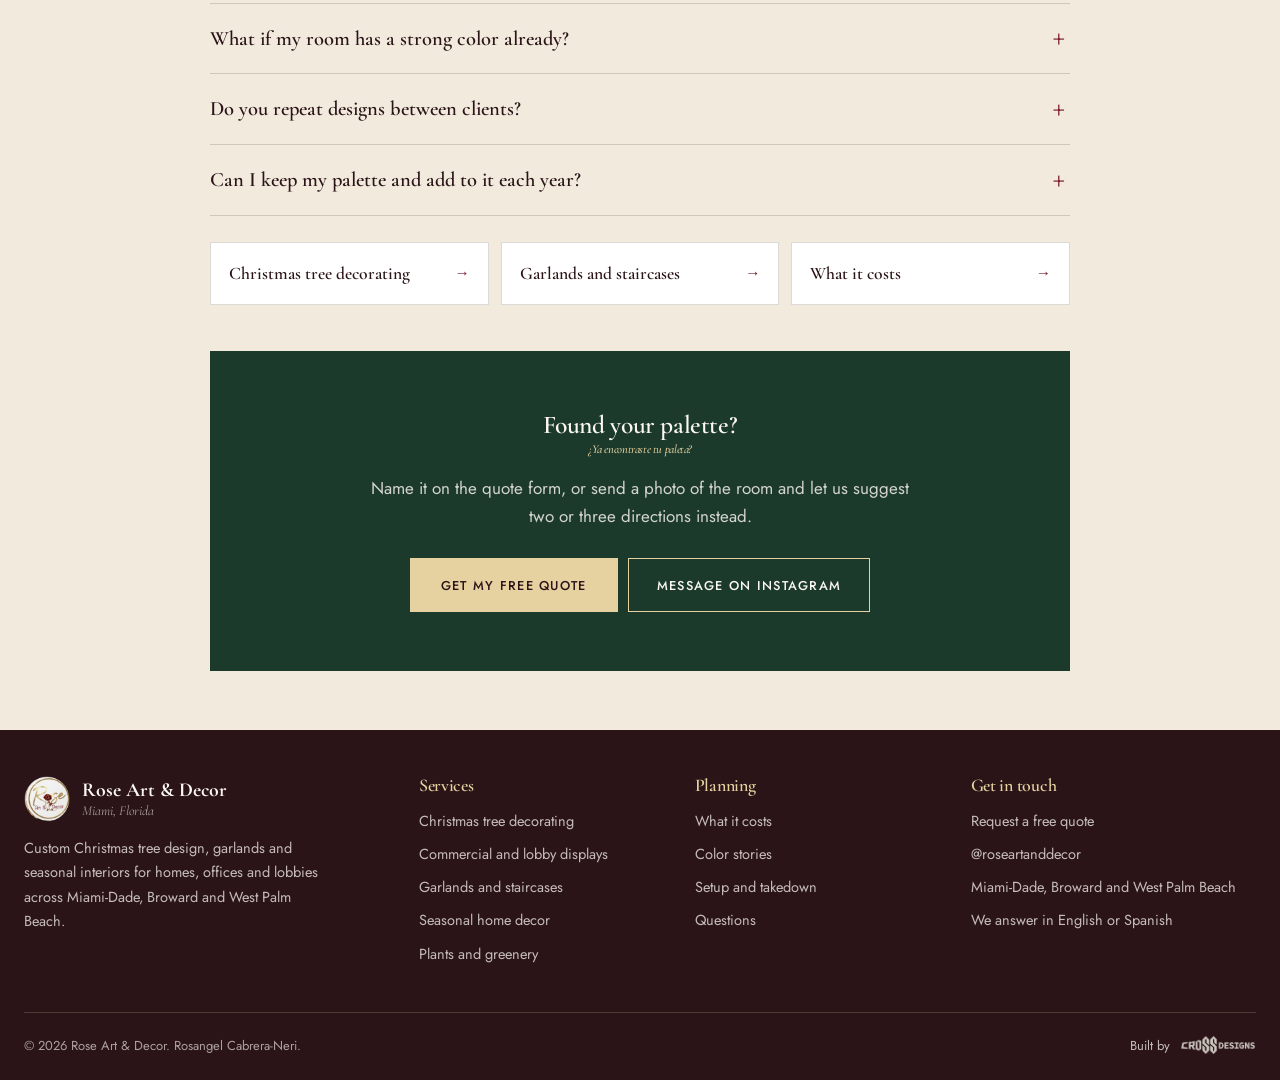
==== commit 2126a49b: "Subpages: chapters become breakaway sections with her photographs Co-Authored-By: Claude Fable 5.1 <" ====
--- a/christmas-tree-color-themes/index.html
+++ b/christmas-tree-color-themes/index.html
@@ -36,7 +36,7 @@
 <link rel="preconnect" href="https://fonts.googleapis.com">
 <link rel="preconnect" href="https://fonts.gstatic.com" crossorigin>
 <link rel="stylesheet" href="https://fonts.googleapis.com/css2?family=Cormorant+Garamond:ital,wght@0,500;0,600;0,700;1,500;1,600&family=Jost:wght@300;400;500;600&display=swap">
-<link rel="stylesheet" href="../assets/site.css?v=20260909f">
+<link rel="stylesheet" href="../assets/site.css?v=20260909g">
 <script type="application/ld+json">
 {
   "@context": "https://schema.org",
@@ -228,17 +228,8 @@
     <div class="body-grid">
       <div class="prose">
       <h3><span data-en="Red and gold" data-es="Rojo y dorado">Red and gold</span></h3>
-      <p data-en="The traditional one, and the one most people picture when they say Christmas. It reads warm, it photographs well at night, and it holds up in a room that already has wood, leather or terracotta in it." data-es="La más tradicional de todas, y la que casi todo el mundo imagina cuando dice Navidad. Se lee cálida, fotografía muy bien de noche y aguanta en un espacio que ya tiene madera, cuero o terracota.">The traditional one, and the one most people picture when they say Christmas. It reads warm, it photographs well at night, and it holds up in a room that already has wood, leather or terracotta in it.</p>
-      <p data-en="The risk is flatness, because red and gold are both saturated. It gets solved with texture: velvet ribbon against glass, matte against mirror, poinsettias breaking up the round shapes." data-es="El riesgo es que se aplane, porque el rojo y el dorado son saturados. Se resuelve con textura: terciopelo contra cristal, mate contra espejo, y poinsettias rompiendo lo redondo.">The risk is flatness, because red and gold are both saturated. It gets solved with texture: velvet ribbon against glass, matte against mirror, poinsettias breaking up the round shapes.</p>
-      <h3><span data-en="White, champagne and sage" data-es="Blanco, champán y salvia">White, champagne and sage</span></h3>
-      <p data-en="The quiet one. It disappears into a neutral room in the best way, and it is the palette that reads most expensive in daylight. Magnolias, doves and matte gold do most of the work." data-es="La tranquila. Desaparece en un espacio neutro de la mejor manera, y es la paleta que se lee más costosa de día. Magnolias, palomas y dorado mate hacen casi todo el trabajo.">The quiet one. It disappears into a neutral room in the best way, and it is the palette that reads most expensive in daylight. Magnolias, doves and matte gold do most of the work.</p>
-      <p data-en="It needs more layers than a red tree to avoid looking sparse, because there is no strong contrast doing the work for you. This is where oversized pieces earn their keep." data-es="Necesita más capas que un árbol rojo para no verse vacía, porque no hay un contraste fuerte trabajando por ti. Aquí es donde las piezas de gran formato se ganan su lugar.">It needs more layers than a red tree to avoid looking sparse, because there is no strong contrast doing the work for you. This is where oversized pieces earn their keep.</p>
-      <h3><span data-en="Blue, silver and the arctic trees" data-es="Azul, plata y los árboles árticos">Blue, silver and the arctic trees</span></h3>
-      <p data-en="The modern one, and the one that behaves best in a white Miami interior. Flocked branches, iced glass, polar bears at the base and a lot of cool metal." data-es="La moderna, y la que mejor vive en un interior blanco de Miami. Ramas nevadas, cristal escarchado, osos polares y metal frío.">The modern one, and the one that behaves best in a white Miami interior. Flocked branches, iced glass, polar bears at the base and a lot of cool metal.</p>
-      <p data-en="It is also the palette that most rewards good lighting, because the cool tones can go grey under warm bulbs. Worth deciding before the lights go on the tree, not after." data-es="También es la paleta que más agradece buena iluminación, porque los tonos fríos se vuelven grises bajo bombillos cálidos. Decídelo antes de poner las luces, no después.">It is also the palette that most rewards good lighting, because the cool tones can go grey under warm bulbs. Worth deciding before the lights go on the tree, not after.</p>
-      <h3><span data-en="The story trees" data-es="Los árboles con historia">The story trees</span></h3>
-      <p data-en="Nutcracker and gingerbread are not really palettes, they are subjects. A nutcracker tree brings drums, ribbon runs and figures at floor level, and it works in a large room or a lobby where it has space to be theatrical." data-es="Cascanueces y gingerbread no son paletas realmente, son temas. Un árbol de cascanueces trae tambores, tramos de cinta y figuras a nivel de piso, y funciona en una sala grande o un lobby donde tenga espacio para ser teatral.">Nutcracker and gingerbread are not really palettes, they are subjects. A nutcracker tree brings drums, ribbon runs and figures at floor level, and it works in a large room or a lobby where it has space to be theatrical.</p>
-      <p data-en="Gingerbread is the one children vote for every time: candy canes, little houses at the base, and colors that would be wrong anywhere else. If there are kids in the house, this is usually the tree they remember." data-es="Gingerbread es el que los niños votan siempre, todos los años: bastones de caramelo, casitas en la base y colores que estarían mal en otro lugar. Si hay niños en casa, es el árbol que van a recordar.">Gingerbread is the one children vote for every time: candy canes, little houses at the base, and colors that would be wrong anywhere else. If there are kids in the house, this is usually the tree they remember.</p>
+        <p data-en="The traditional one, and the one most people picture when they say Christmas. It reads warm, it photographs well at night, and it holds up in a room that already has wood, leather or terracotta in it." data-es="La más tradicional de todas, y la que casi todo el mundo imagina cuando dice Navidad. Se lee cálida, fotografía muy bien de noche y aguanta en un espacio que ya tiene madera, cuero o terracota.">The traditional one, and the one most people picture when they say Christmas. It reads warm, it photographs well at night, and it holds up in a room that already has wood, leather or terracotta in it.</p>
+        <p data-en="The risk is flatness, because red and gold are both saturated. It gets solved with texture: velvet ribbon against glass, matte against mirror, poinsettias breaking up the round shapes." data-es="El riesgo es que se aplane, porque el rojo y el dorado son saturados. Se resuelve con textura: terciopelo contra cristal, mate contra espejo, y poinsettias rompiendo lo redondo.">The risk is flatness, because red and gold are both saturated. It gets solved with texture: velvet ribbon against glass, matte against mirror, poinsettias breaking up the round shapes.</p>
       </div>
       <aside class="side">
         <div class="plate"><img src="../assets/tree-white-blue-polar-md.webp" srcset="../assets/tree-white-blue-polar-sm.webp 420w, ../assets/tree-white-blue-polar-md.webp 720w, ../assets/tree-white-blue-polar-lg.webp 1000w" sizes="(max-width:940px) 70vw, 34vw" width="720" height="960" fetchpriority="high" decoding="async" alt="White and gold Christmas tree with magnolias beside a lit fireplace in Miami"></div>
@@ -250,13 +241,41 @@
         </div>
       </aside>
     </div>
-    <div class="sp-gal">
-      <h2 data-en="Three from the work" data-es="Tres del trabajo">Three from the work</h2>
-      <div class="sp-grid">
-        <figure><div class="plate"><img src="../assets/tree-blue-silver-md.webp" srcset="../assets/tree-blue-silver-sm.webp 420w, ../assets/tree-blue-silver-md.webp 720w" sizes="(max-width:760px) 92vw, 32vw" width="720" height="1280" loading="lazy" decoding="async" alt="Blue and silver Christmas tree in a white Miami room"></div></figure>
-        <figure><div class="plate"><img src="../assets/tree-gingerbread-candy-md.webp" srcset="../assets/tree-gingerbread-candy-sm.webp 420w, ../assets/tree-gingerbread-candy-md.webp 720w" sizes="(max-width:760px) 92vw, 32vw" width="720" height="1280" loading="lazy" decoding="async" alt="Gingerbread and candy cane themed Christmas tree"></div></figure>
-        <figure><div class="plate"><img src="../assets/detail-gold-green-cluster-md.webp" srcset="../assets/detail-gold-green-cluster-sm.webp 420w, ../assets/detail-gold-green-cluster-md.webp 720w" sizes="(max-width:760px) 92vw, 32vw" width="720" height="900" loading="lazy" decoding="async" alt="Gold and green ornaments clustered with sheer ribbon"></div></figure>
-      </div>
+  </div>
+</section>
+<section class="brk bg-cream2">
+  <div class="wrap brk-grid">
+    <div class="brk-lead">
+      <h3><span data-en="White, champagne and sage" data-es="Blanco, champán y salvia">White, champagne and sage</span></h3>
+      <div class="plate"><img src="../assets/tree-blue-silver-md.webp" srcset="../assets/tree-blue-silver-sm.webp 420w, ../assets/tree-blue-silver-md.webp 720w" sizes="(max-width:900px) 92vw, 30vw" width="720" height="1280" loading="lazy" decoding="async" alt="Blue and silver Christmas tree in a white Miami room"></div>
+    </div>
+    <div class="brk-copy">
+        <p data-en="The quiet one. It disappears into a neutral room in the best way, and it is the palette that reads most expensive in daylight. Magnolias, doves and matte gold do most of the work." data-es="La tranquila. Desaparece en un espacio neutro de la mejor manera, y es la paleta que se lee más costosa de día. Magnolias, palomas y dorado mate hacen casi todo el trabajo.">The quiet one. It disappears into a neutral room in the best way, and it is the palette that reads most expensive in daylight. Magnolias, doves and matte gold do most of the work.</p>
+        <p data-en="It needs more layers than a red tree to avoid looking sparse, because there is no strong contrast doing the work for you. This is where oversized pieces earn their keep." data-es="Necesita más capas que un árbol rojo para no verse vacía, porque no hay un contraste fuerte trabajando por ti. Aquí es donde las piezas de gran formato se ganan su lugar.">It needs more layers than a red tree to avoid looking sparse, because there is no strong contrast doing the work for you. This is where oversized pieces earn their keep.</p>
+    </div>
+  </div>
+</section>
+<section class="brk bg-pine">
+  <div class="wrap brk-grid brk-flip">
+    <div class="brk-pair">
+      <div class="plate"><img src="../assets/tree-gingerbread-candy-md.webp" srcset="../assets/tree-gingerbread-candy-sm.webp 420w, ../assets/tree-gingerbread-candy-md.webp 720w" sizes="(max-width:900px) 46vw, 15vw" width="720" height="1280" loading="lazy" decoding="async" alt="Gingerbread and candy cane themed Christmas tree"></div>
+      <div class="plate"><img src="../assets/detail-gold-green-cluster-md.webp" srcset="../assets/detail-gold-green-cluster-sm.webp 420w, ../assets/detail-gold-green-cluster-md.webp 720w" sizes="(max-width:900px) 46vw, 15vw" width="720" height="900" loading="lazy" decoding="async" alt="Gold and green ornaments clustered with sheer ribbon"></div>
+    </div>
+    <div class="brk-copy">
+      <h3><span data-en="Blue, silver and the arctic trees" data-es="Azul, plata y los árboles árticos">Blue, silver and the arctic trees</span></h3>
+        <p data-en="The modern one, and the one that behaves best in a white Miami interior. Flocked branches, iced glass, polar bears at the base and a lot of cool metal." data-es="La moderna, y la que mejor vive en un interior blanco de Miami. Ramas nevadas, cristal escarchado, osos polares y metal frío.">The modern one, and the one that behaves best in a white Miami interior. Flocked branches, iced glass, polar bears at the base and a lot of cool metal.</p>
+        <p data-en="It is also the palette that most rewards good lighting, because the cool tones can go grey under warm bulbs. Worth deciding before the lights go on the tree, not after." data-es="También es la paleta que más agradece buena luz, porque los tonos fríos se ponen grises con bombillos cálidos. Decídelo antes de poner las luces, no después.">It is also the palette that most rewards good lighting, because the cool tones can go grey under warm bulbs. Worth deciding before the lights go on the tree, not after.</p>
+    </div>
+  </div>
+</section>
+<section class="brk">
+  <div class="wrap brk-grid">
+    <div class="brk-lead">
+      <h3><span data-en="The story trees" data-es="Con historia">The story trees</span></h3>
+    </div>
+    <div class="brk-copy">
+        <p data-en="Nutcracker and gingerbread are not really palettes, they are subjects. A nutcracker tree brings drums, ribbon runs and figures at floor level, and it works in a large room or a lobby where it has space to be theatrical." data-es="Cascanueces y gingerbread no son paletas realmente, son temas. Un árbol de cascanueces trae tambores, tramos de cinta y figuras a nivel de piso, y funciona en una sala grande o un lobby donde tenga espacio para ser teatral.">Nutcracker and gingerbread are not really palettes, they are subjects. A nutcracker tree brings drums, ribbon runs and figures at floor level, and it works in a large room or a lobby where it has space to be theatrical.</p>
+        <p data-en="Gingerbread is the one children vote for every time: candy canes, little houses at the base, and colors that would be wrong anywhere else. If there are kids in the house, this is usually the tree they remember." data-es="Gingerbread es el que los niños votan siempre, todos los años: bastones de caramelo, casitas en la base y colores que estarían mal en otro lugar. Si hay niños en casa, es el árbol que van a recordar.">Gingerbread is the one children vote for every time: candy canes, little houses at the base, and colors that would be wrong anywhere else. If there are kids in the house, this is usually the tree they remember.</p>
     </div>
   </div>
 </section>
@@ -429,6 +448,6 @@
   </div>
 </footer>
 
-<script src="../assets/site.js?v=20260909f"></script>
+<script src="../assets/site.js?v=20260909g"></script>
 </body>
 </html>
--- a/assets/site.css
+++ b/assets/site.css
@@ -301,8 +301,6 @@
 .qf form{padding:clamp(20px,2.4vw,34px);}
 .qf-step{display:none;}
 .qf-step.on{display:block;}
-.qf-where{gap:0;}
-.qf-q{font-family:var(--serif);font-weight:600;font-size:1.3rem;color:var(--ink);line-height:1.2;}
 .qf-nav{display:flex;flex-wrap:wrap;gap:10px;margin-top:24px;justify-content:flex-end;}
 .qf-nav .qf-back{min-width:9rem;}
 .field label small{color:var(--muted);font-weight:400;}
@@ -386,19 +384,31 @@
 .prose h3:first-child{margin-top:0;}
 .prose p{color:var(--ink-soft);}
 .side{position:sticky;top:calc(var(--nav-h) + 20px);}
-.side .plate{height:520px;}
+.side .plate{height:440px;}
 .side-card{background:var(--pine);color:var(--cream);padding:24px;margin-top:14px;}
 .side-card .sc-t{display:block;font-family:var(--serif);font-weight:600;font-size:1.5rem;line-height:1.1;}
 .side-card .sc-m{display:block;font-size:.86rem;color:rgba(251,247,241,.74);margin:8px 0 18px;line-height:1.5;}
 .side-card .btn{width:100%;min-width:0;}
 .side-card .sc-all{display:block;margin-top:12px;font-size:.82rem;color:rgba(251,247,241,.78);text-decoration:underline;text-underline-offset:3px;text-align:center;}
 .side-card .sc-all:hover{color:#fff;}
-.sp-gal{padding:0 0 clamp(34px,4vw,54px);}
-.sp-gal h2{font-size:1.5rem;margin-bottom:14px;}
-.sp-grid{display:grid;grid-template-columns:repeat(3,1fr);gap:10px;}
-.sp-grid>*{min-width:0;}
-.sp-grid figure{margin:0;}
-.sp-grid .plate{height:380px;}
+/* ---- breakaway blocks: the page changes ground between chapters ---------- */
+.brk{padding:clamp(48px,5vw,80px) 0;}
+.brk-paper{background:var(--paper);border-top:1px solid var(--line);border-bottom:1px solid var(--line);}
+.brk-grid{display:grid;grid-template-columns:.82fr 1.18fr;gap:clamp(30px,4.5vw,72px);align-items:start;}
+.brk-grid>*{min-width:0;}
+.brk-flip{grid-template-columns:.9fr 1.1fr;}
+.brk h3{font-size:clamp(1.7rem,2.6vw,2.4rem);line-height:1.08;margin:0 0 18px;max-width:18ch;}
+.brk-lead .plate{height:300px;margin-top:6px;}
+.brk-pair{display:grid;grid-template-columns:1fr 1fr;gap:10px;}
+.brk-pair>*{min-width:0;}
+.brk-pair .plate{height:320px;}
+.brk-copy p{color:var(--ink-soft);max-width:60ch;}
+.brk-copy p:last-child{margin-bottom:0;}
+.brk-copy h3{margin-top:0;}
+.bg-pine.brk h3{color:var(--cream);}
+.bg-pine.brk p{color:rgba(251,247,241,.82);}
+.bg-pine .plate{background:rgba(251,247,241,.08);}
+
 .related{display:grid;grid-template-columns:repeat(3,1fr);gap:12px;margin-top:26px;}
 .related>*{min-width:0;}
 .related a{
@@ -526,10 +536,12 @@
   .fact{padding:9px 0;margin:0;border-bottom:1px solid var(--line-soft);flex-wrap:wrap;}
   .fact:last-child{border-bottom:0;}
   .fact::after{display:none;}
-  .sp-grid{grid-template-columns:1fr 1fr;}
-  .sp-grid figure:first-child{grid-column:1/-1;}
-  .sp-grid .plate{height:230px;}
-  .sp-grid figure:first-child .plate{height:300px;}
+  .brk-grid,.brk-flip{grid-template-columns:1fr;gap:22px;}
+  .brk-lead .plate{height:250px;margin-top:0;}
+  .brk-lead h3{margin-bottom:14px;}
+  .brk-pair{order:-1;}
+  .brk-pair .plate{height:210px;}
+  .brk h3{max-width:100%;}
   .related{grid-template-columns:1fr;}
 }
 @media (max-width:640px){
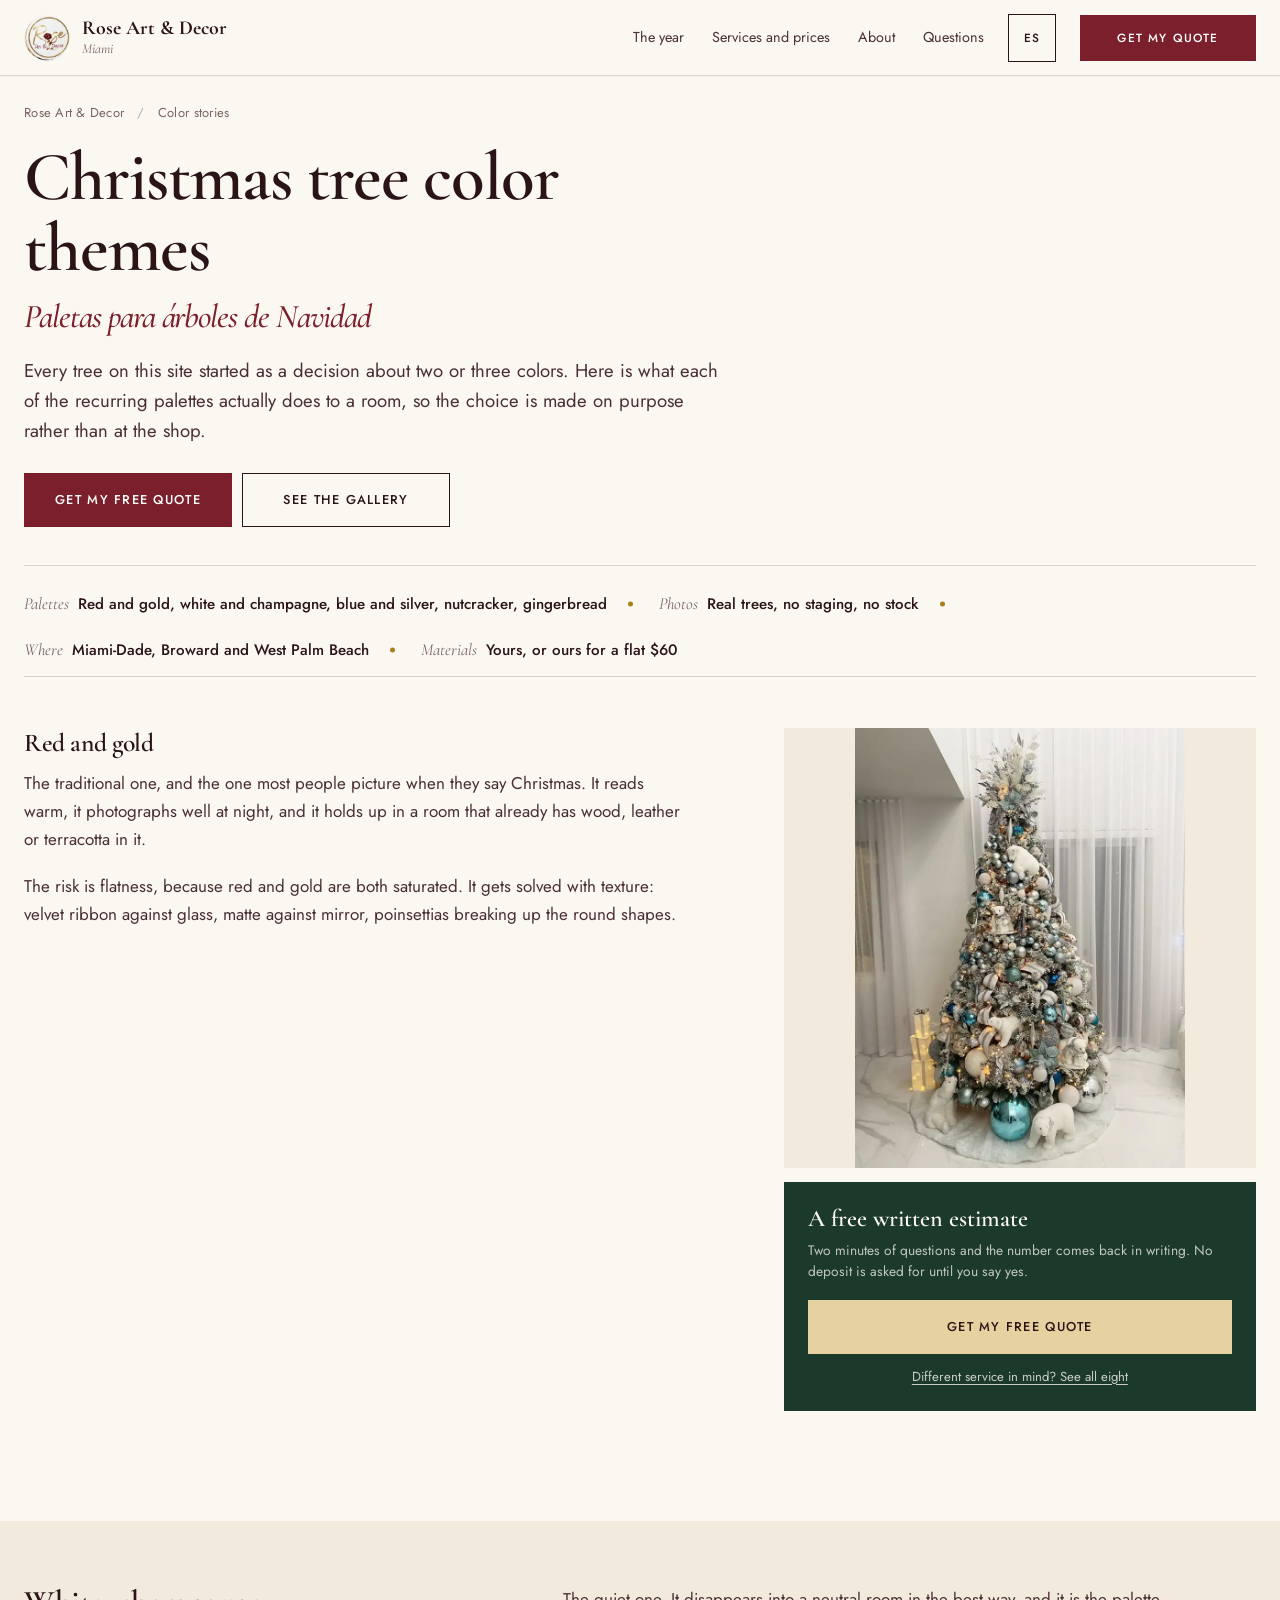
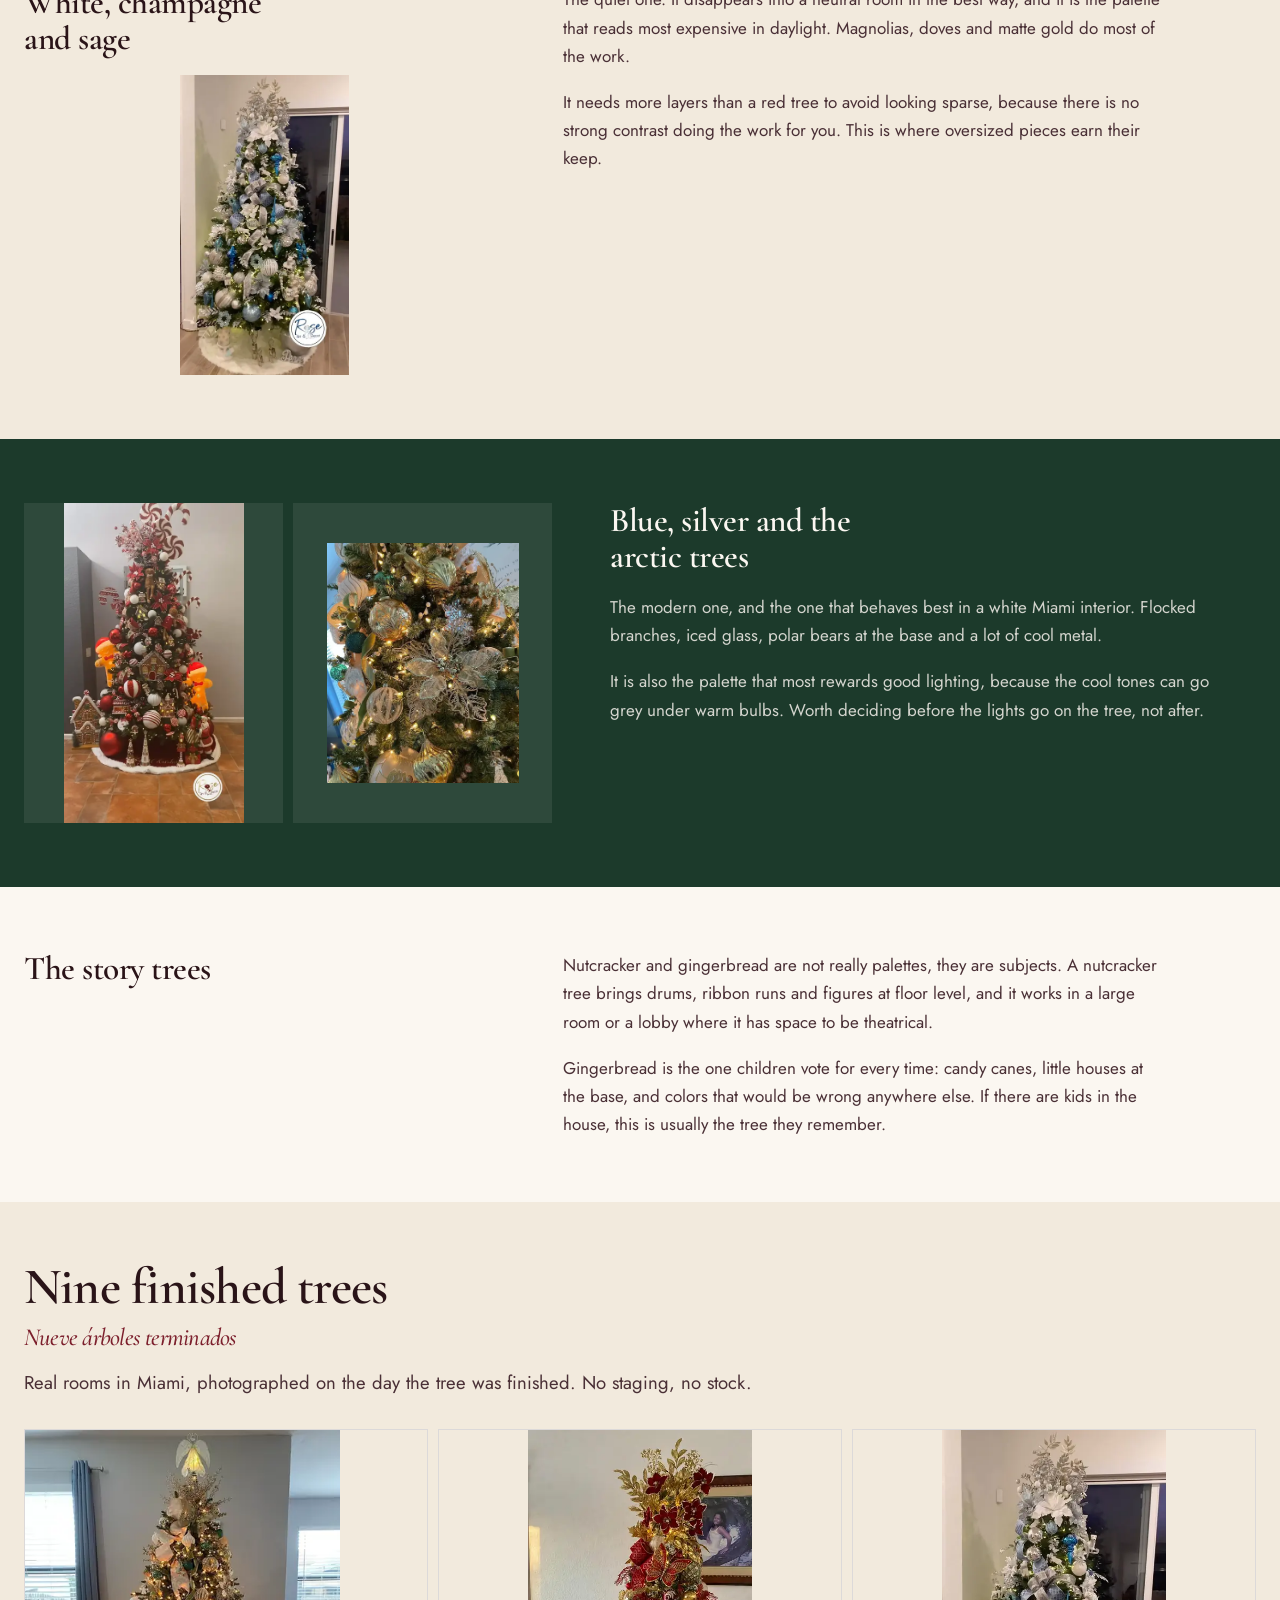
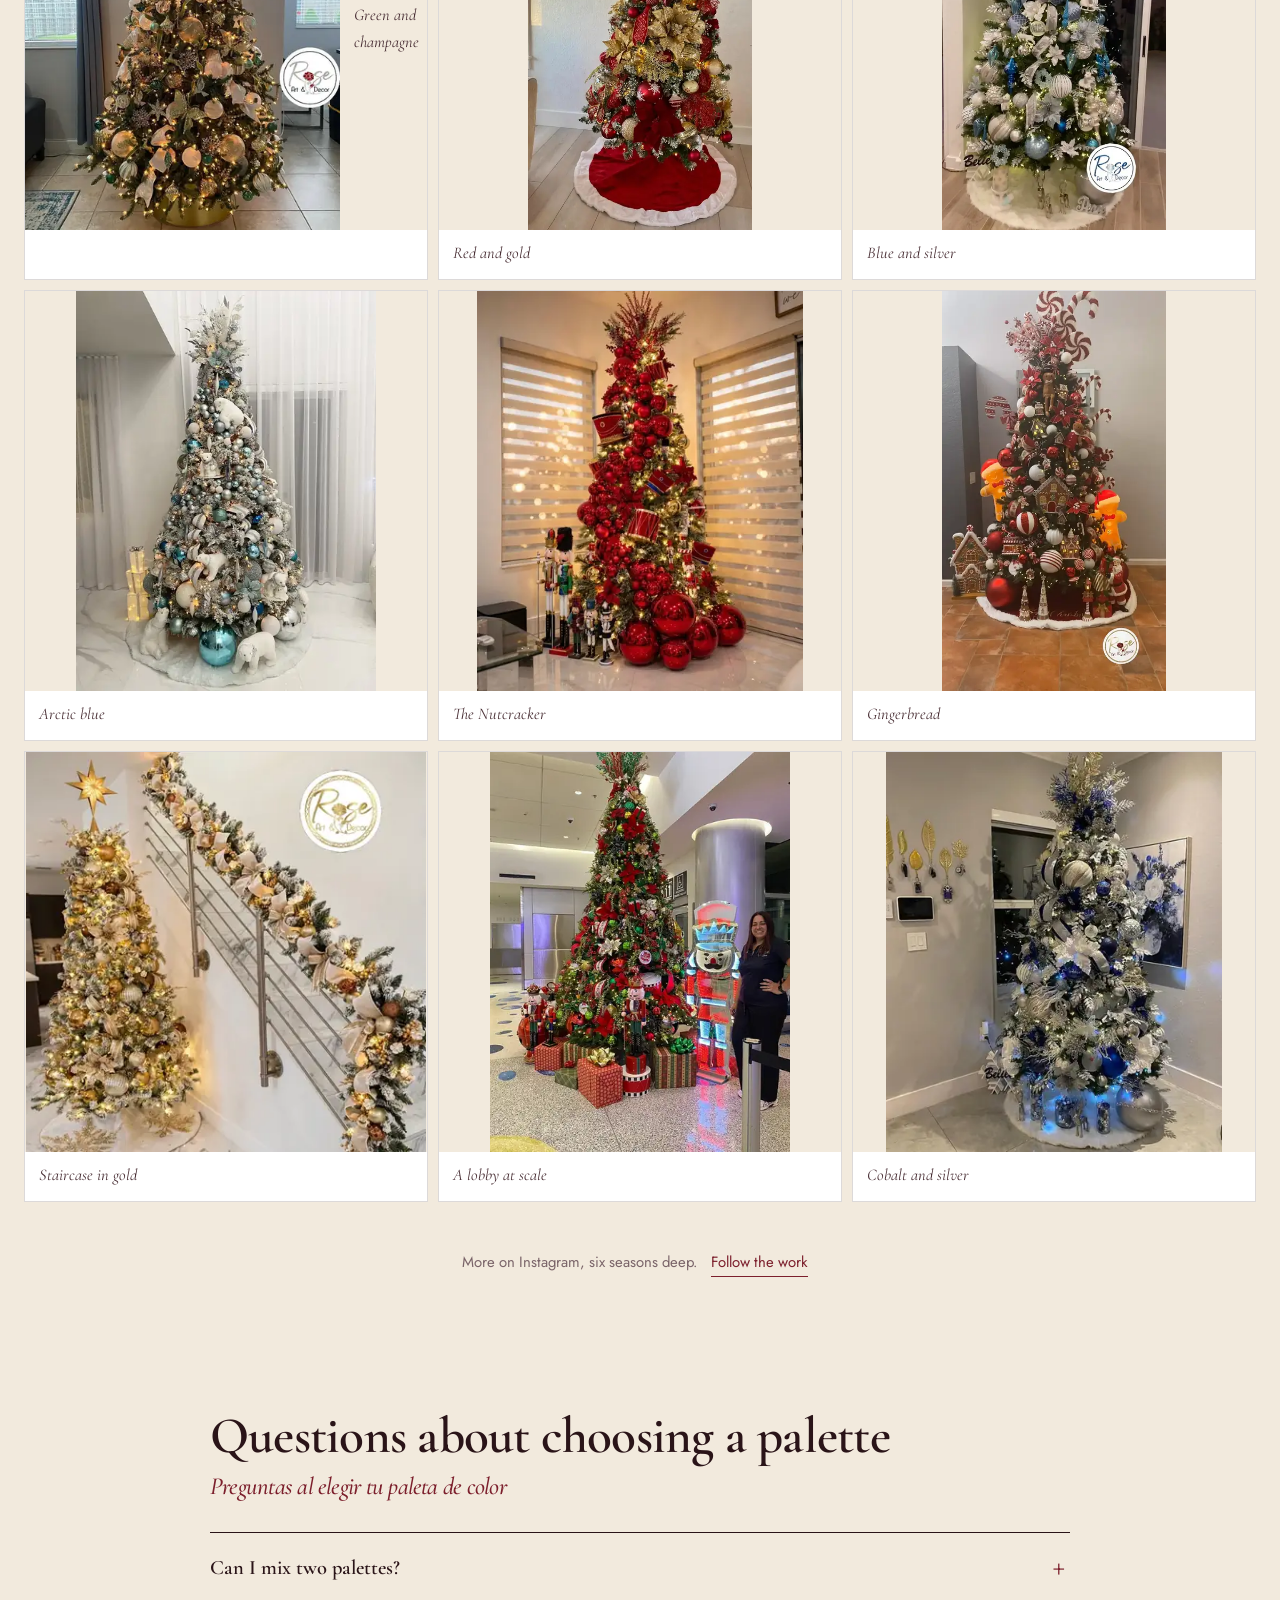
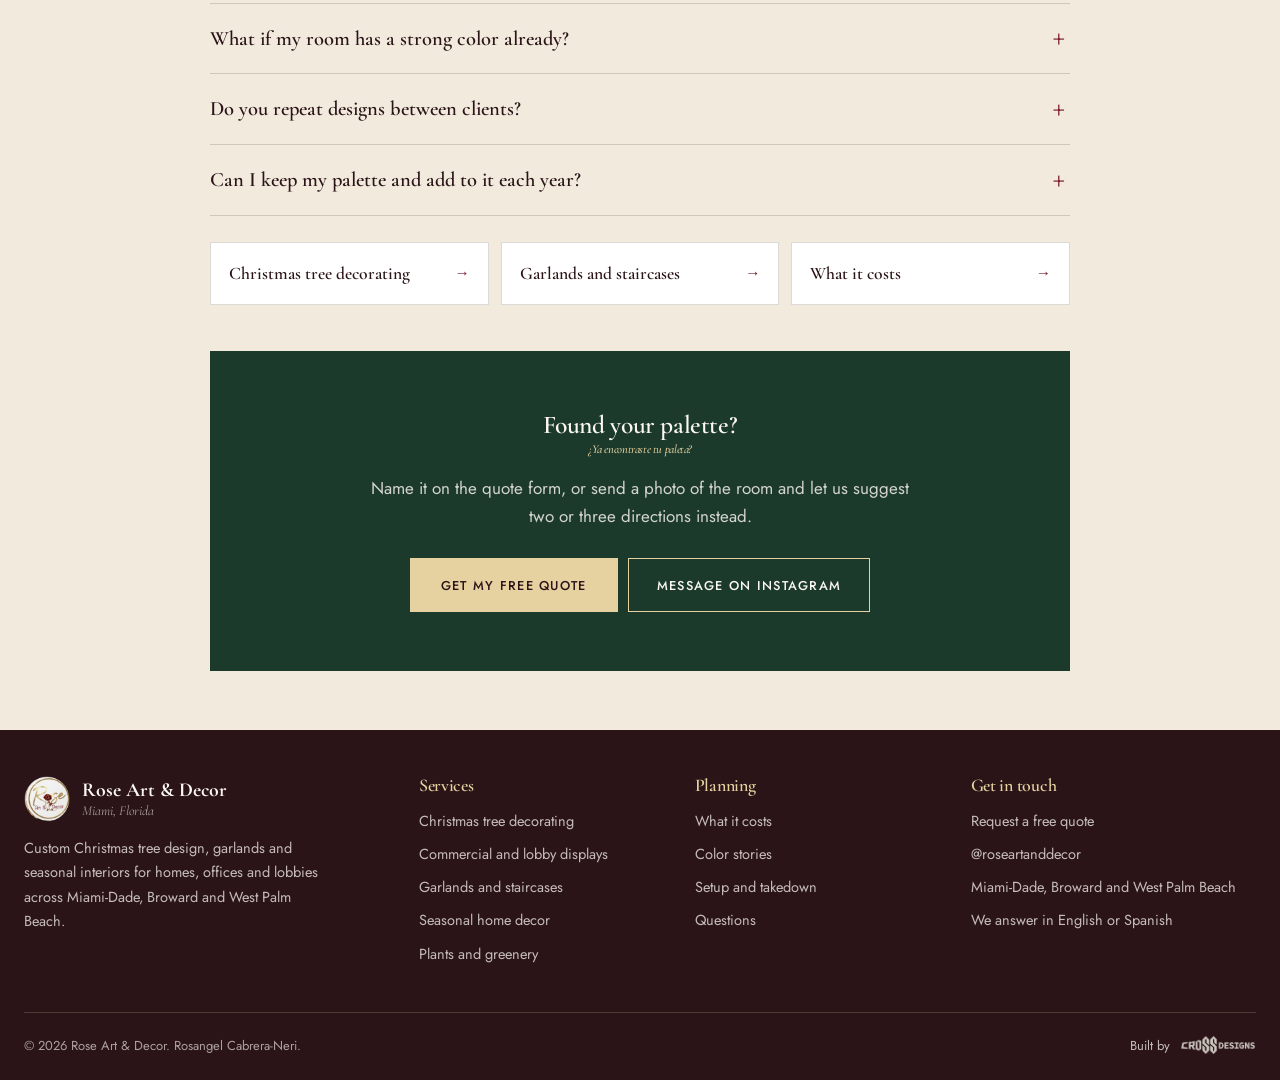
==== commit 7274abb5: "Cost table on phones: aligned column labels Co-Authored-By: Claude Fable 5.1 <noreply@anthropic.com>" ====
--- a/christmas-tree-color-themes/index.html
+++ b/christmas-tree-color-themes/index.html
@@ -36,7 +36,7 @@
 <link rel="preconnect" href="https://fonts.googleapis.com">
 <link rel="preconnect" href="https://fonts.gstatic.com" crossorigin>
 <link rel="stylesheet" href="https://fonts.googleapis.com/css2?family=Cormorant+Garamond:ital,wght@0,500;0,600;0,700;1,500;1,600&family=Jost:wght@300;400;500;600&display=swap">
-<link rel="stylesheet" href="../assets/site.css?v=20260909g">
+<link rel="stylesheet" href="../assets/site.css?v=20260909h">
 <script type="application/ld+json">
 {
   "@context": "https://schema.org",
@@ -448,6 +448,6 @@
   </div>
 </footer>
 
-<script src="../assets/site.js?v=20260909g"></script>
+<script src="../assets/site.js?v=20260909h"></script>
 </body>
 </html>
--- a/assets/site.css
+++ b/assets/site.css
@@ -600,14 +600,14 @@
 
   .cmp,.cmp tbody{display:block;width:auto;}
   .cmp thead{display:none;}
-  .cmp tr{display:grid;grid-template-columns:1fr 1fr;gap:0 14px;border-bottom:1px solid var(--line);padding:0 14px 12px;}
+  .cmp tr{display:grid;grid-template-columns:1fr 1fr;gap:0 16px;border-bottom:1px solid var(--line);padding:0 16px 16px;}
   .cmp tr:last-child{border-bottom:0;}
-  .cmp tbody th{grid-column:1/-1;display:block;width:auto;font-family:var(--serif);font-size:1.12rem;font-weight:600;color:var(--ink);letter-spacing:0;padding:14px 0 6px;border:0;}
-  .cmp td{display:block;padding:0;border:0;font-size:.84rem;line-height:1.45;}
+  .cmp tbody th{grid-column:1/-1;display:block;width:auto;font-family:var(--serif);font-size:1.15rem;font-weight:600;color:var(--ink);letter-spacing:0;padding:16px 0 10px;border:0;}
+  .cmp td{display:flex;flex-direction:column;padding:0;border:0;font-size:.84rem;line-height:1.45;}
   .cmp td[colspan]{grid-column:1/-1;}
   .cmp td.hi{background:transparent;}
-  .cmp-lab{display:block;font-family:var(--serif);font-style:italic;font-size:.92rem;color:var(--gold);margin-bottom:2px;}
-  .cmp .money{font-size:1.02rem;}
+  .cmp-lab{display:block;font-family:var(--serif);font-style:italic;font-size:.95rem;line-height:1.2;color:var(--gold);padding-bottom:6px;margin-bottom:8px;border-bottom:1px solid var(--line-soft);white-space:nowrap;}
+  .cmp .money{font-size:1.02rem;margin-bottom:4px;}
 
   .side .plate{height:300px;}
   .show-panels{grid-template-columns:1fr;gap:8px;}
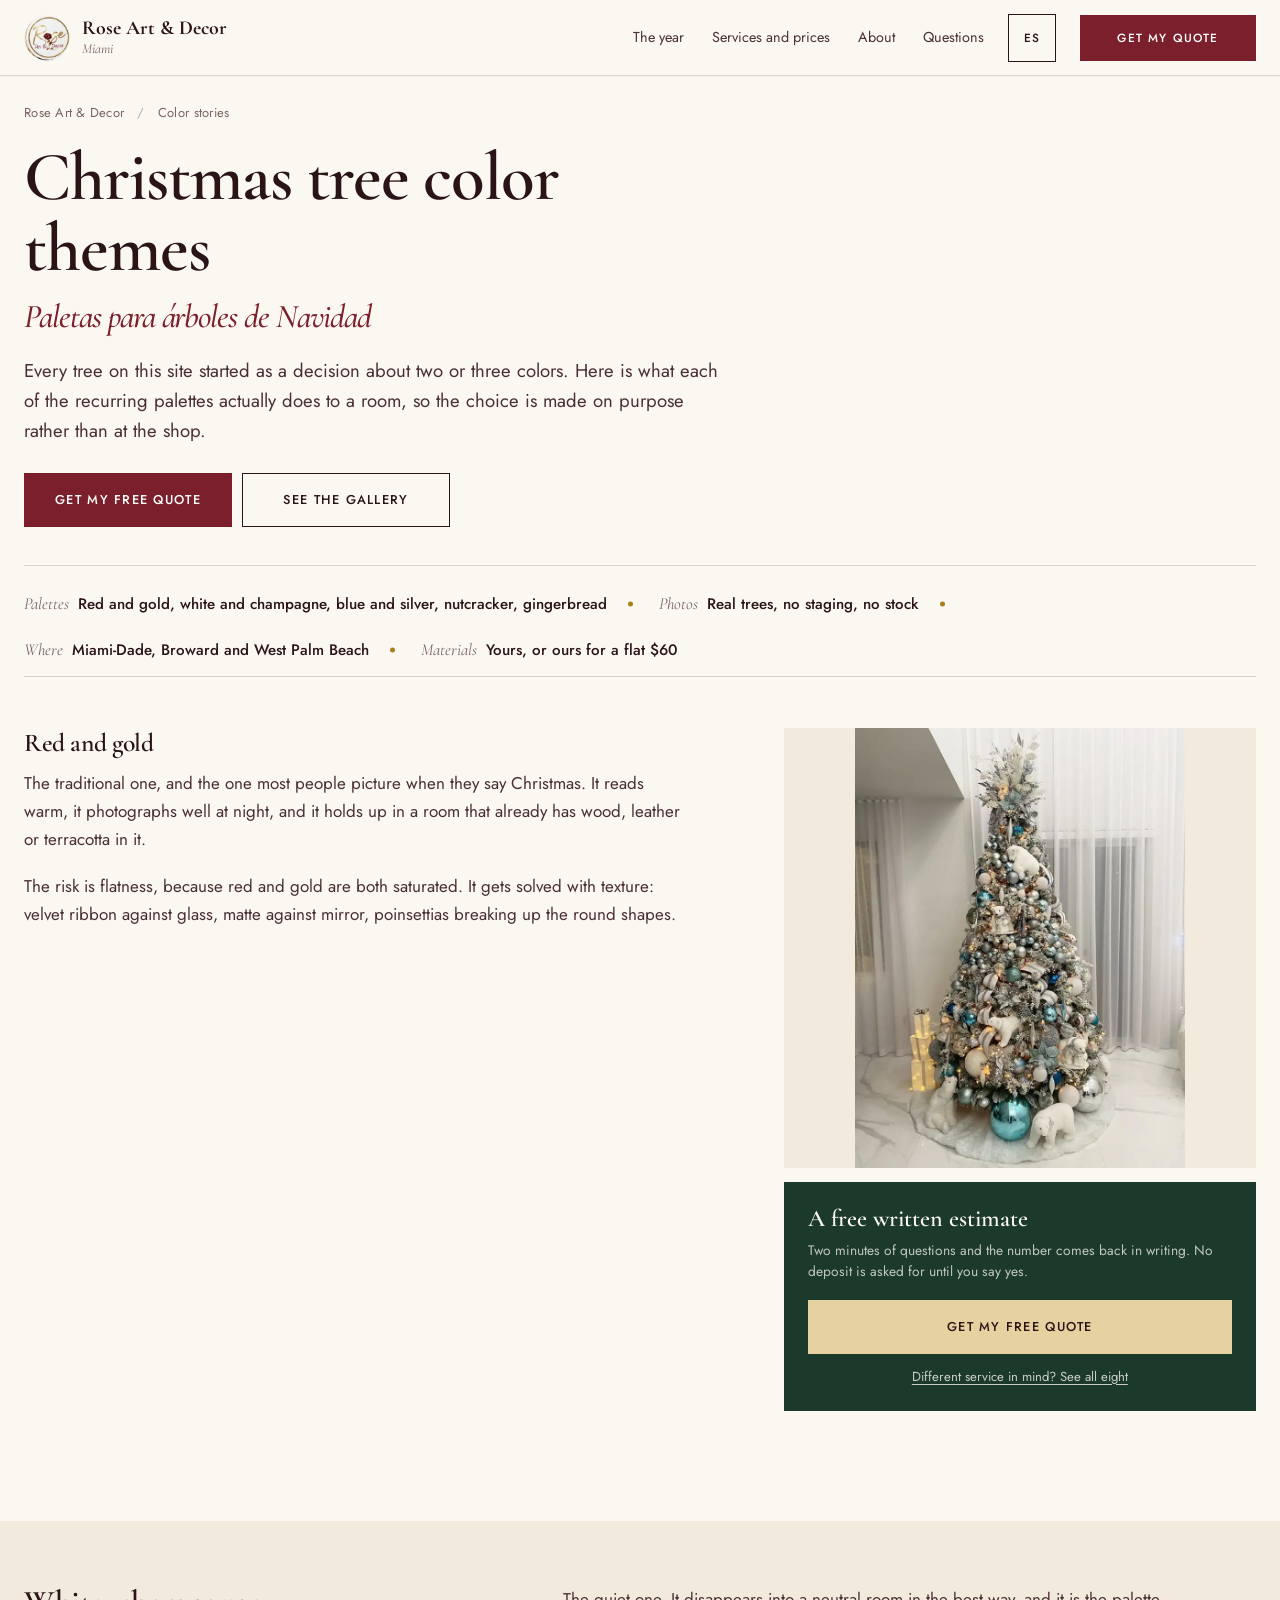
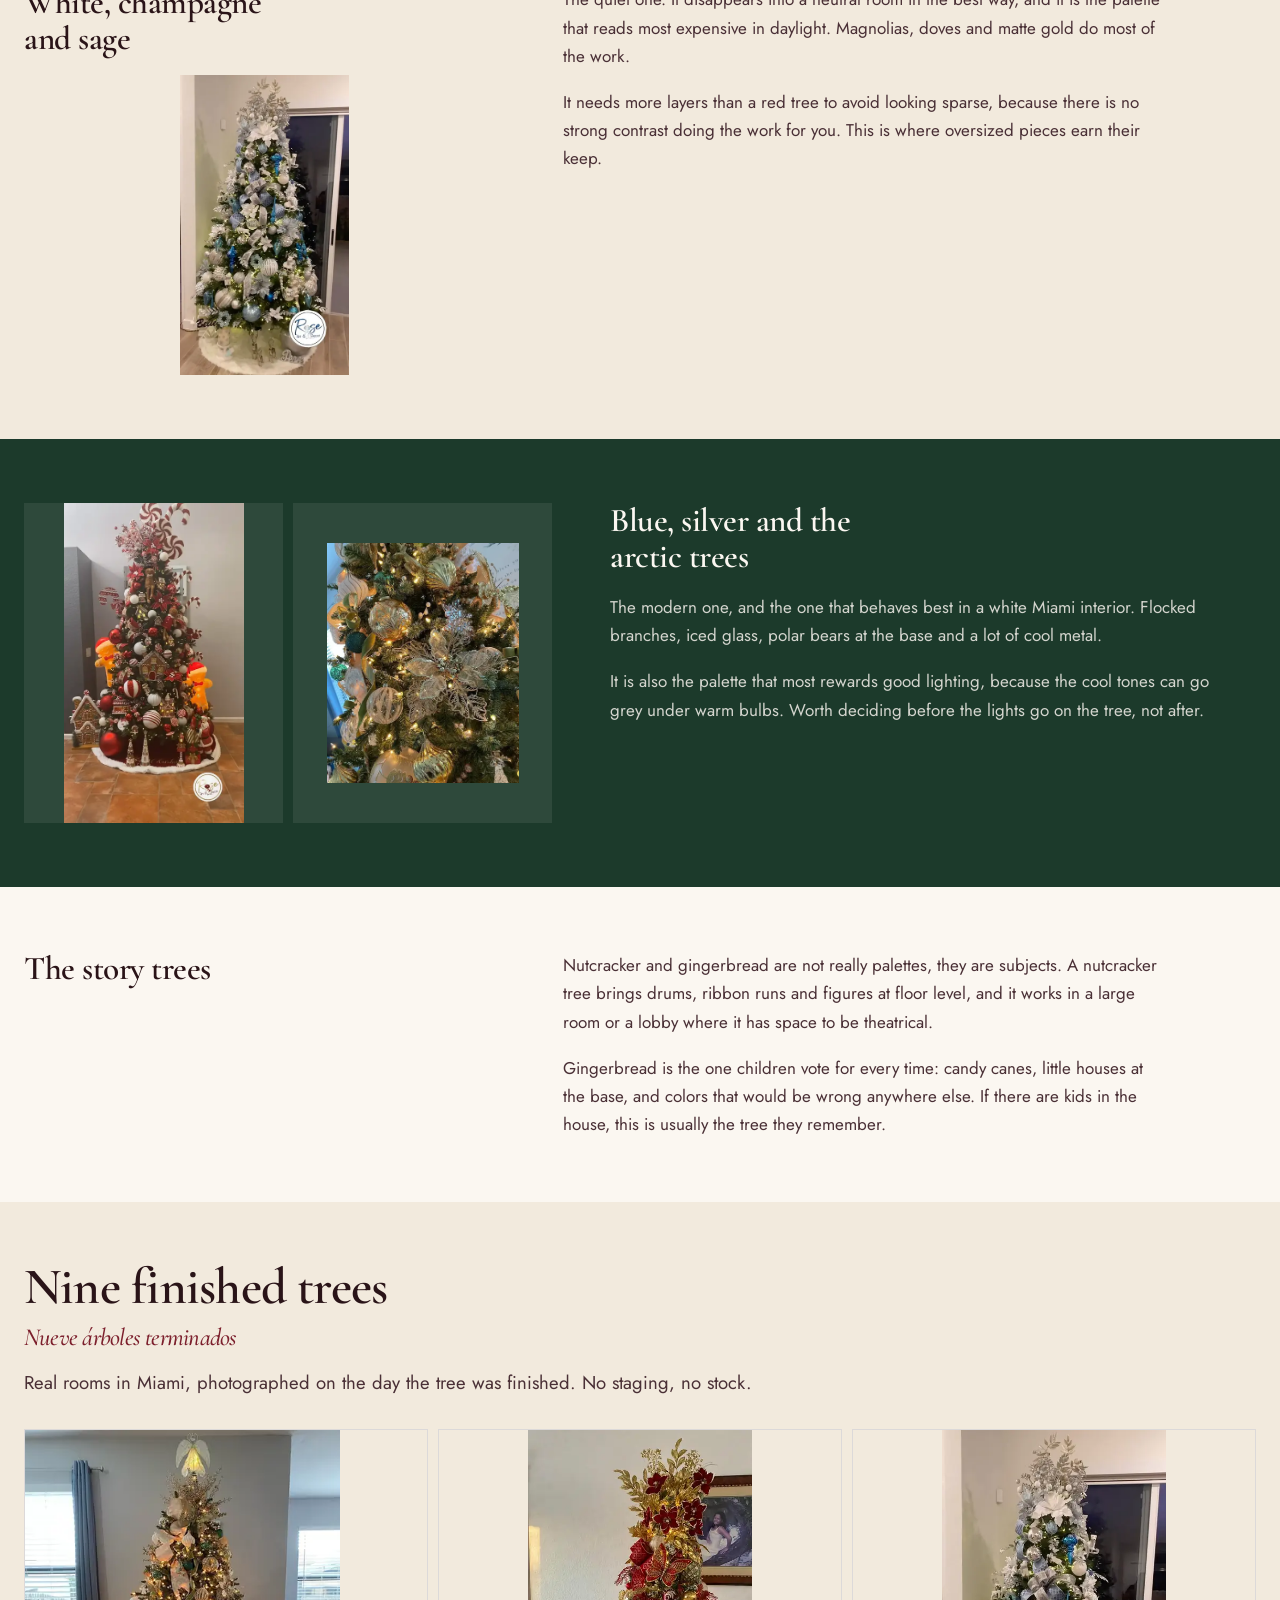
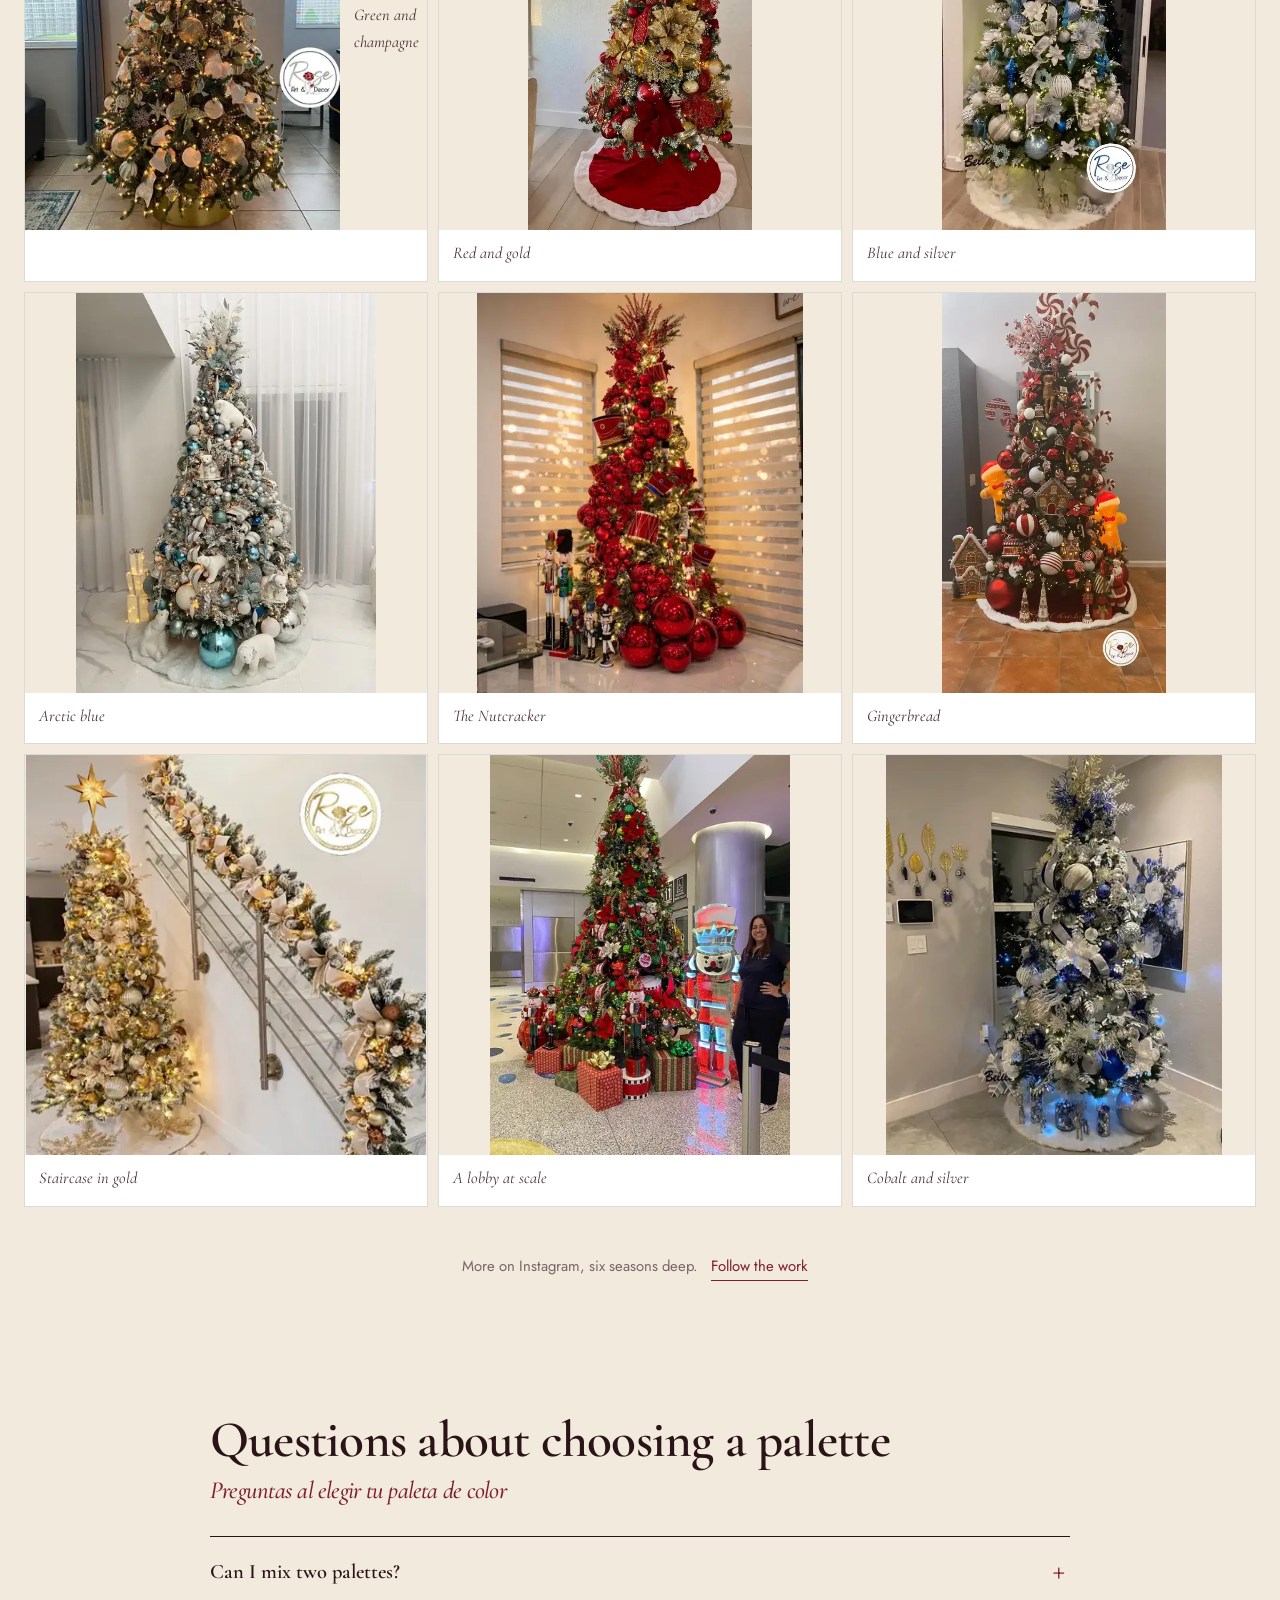
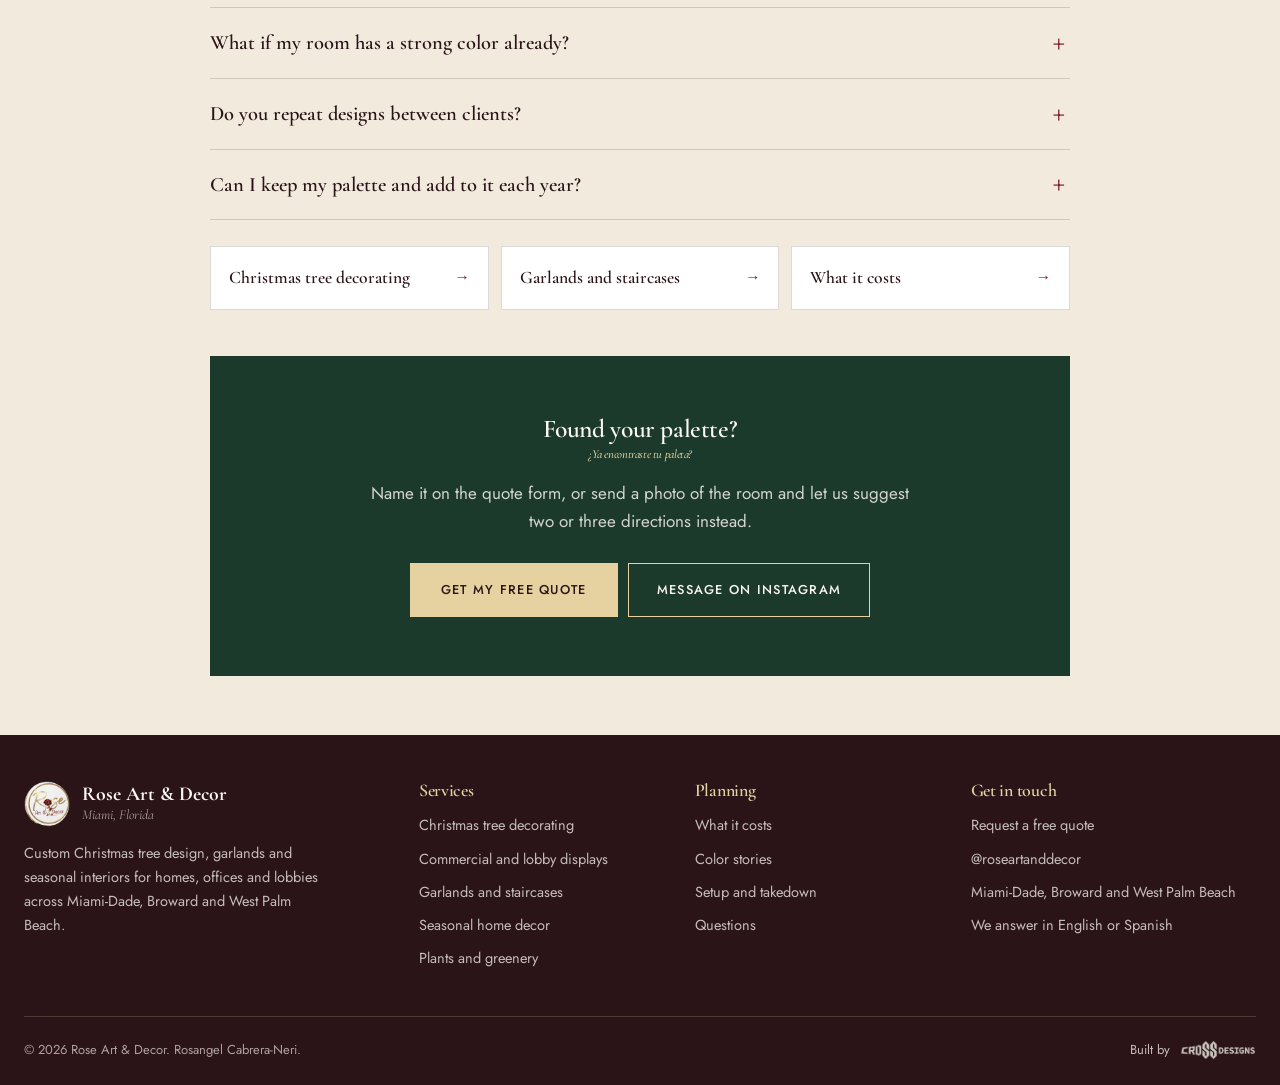
==== commit 680aef05: "Rose's seasonal photography: nine occasion cards incl. Easter, seasonal page rebuilt on her own work" ====
--- a/christmas-tree-color-themes/index.html
+++ b/christmas-tree-color-themes/index.html
@@ -36,7 +36,7 @@
 <link rel="preconnect" href="https://fonts.googleapis.com">
 <link rel="preconnect" href="https://fonts.gstatic.com" crossorigin>
 <link rel="stylesheet" href="https://fonts.googleapis.com/css2?family=Cormorant+Garamond:ital,wght@0,500;0,600;0,700;1,500;1,600&family=Jost:wght@300;400;500;600&display=swap">
-<link rel="stylesheet" href="../assets/site.css?v=20260909h">
+<link rel="stylesheet" href="../assets/site.css?v=20260910a">
 <script type="application/ld+json">
 {
   "@context": "https://schema.org",
@@ -448,6 +448,6 @@
   </div>
 </footer>
 
-<script src="../assets/site.js?v=20260909h"></script>
+<script src="../assets/site.js?v=20260910a"></script>
 </body>
 </html>
--- a/assets/site.css
+++ b/assets/site.css
@@ -178,7 +178,7 @@
 /* ---- the year: eight occasion cards, tap for the modal ------------------ */
 .yr-head{max-width:760px;margin-bottom:clamp(22px,2.6vw,36px);}
 .yr-head .lede{margin-top:16px;max-width:60ch;}
-.szn-grid{display:grid;grid-template-columns:repeat(4,1fr);gap:14px;}
+.szn-grid{display:grid;grid-template-columns:repeat(3,1fr);gap:14px;}
 .szn-grid>*{min-width:0;}
 .szn{
   display:flex;flex-direction:column;text-align:left;width:100%;
@@ -186,7 +186,10 @@
   transition:border-color .18s ease,transform .15s ease;
 }
 .szn:hover{border-color:var(--ink);transform:translateY(-2px);}
-.szn .plate{height:190px;width:100%;}
+.szn .plate{height:250px;width:100%;}
+/* thumbnails fill the card, anchored at the top so no tree loses its crown; the modal shows the photograph whole */
+.szn .plate img{width:100%;height:100%;object-fit:cover;object-position:center 22%;}
+.mdl .plate img{width:auto;height:auto;object-fit:contain;}
 .szn-c{padding:16px 18px 18px;display:flex;flex-direction:column;gap:4px;flex:1;}
 .szn-mo{font-size:.8rem;color:var(--muted);}
 .szn h3{font-size:1.3rem;}
@@ -428,7 +431,7 @@
 .work-grid figure{margin:0;cursor:zoom-in;background:var(--paper);border:1px solid var(--line);transition:border-color .18s ease;}
 .work-grid figure:hover{border-color:var(--ink);}
 .work-grid .plate{height:400px;}
-.work-grid figcaption{padding:10px 14px 12px;font-family:var(--serif);font-style:italic;font-size:1.02rem;color:var(--ink-soft);}
+.work-grid figcaption{padding:10px 14px 12px;font-family:var(--serif);font-style:italic;font-size:1.02rem;color:var(--ink-soft);min-height:3.1em;}
 .lb{
   position:fixed;inset:0;z-index:120;background:rgba(20,9,11,.95);display:none;
   align-items:center;justify-content:center;height:100dvh;
@@ -450,8 +453,10 @@
 .lb-next{right:16px;top:50%;transform:translateY(-50%);}
 @media (max-width:640px){
   .work-grid{gap:6px;}
+  .work-grid>figure:nth-child(odd):last-child{grid-column:1/-1;}
+  .work-grid>figure:nth-child(odd):last-child .plate{height:230px;}
   .work-grid .plate{height:150px;}
-  .work-grid figcaption{padding:6px 8px 8px;font-size:.82rem;}
+  .work-grid figcaption{padding:6px 8px 8px;font-size:.82rem;min-height:4.6em;}
   .lb-prev{left:8px;}.lb-next{right:8px;}
   .lb button{width:44px;height:44px;}
   .lb-cap{padding:0 60px;font-size:.94rem;}
@@ -484,8 +489,7 @@
   .step:nth-child(2n){border-right:0;}
   .step:nth-last-child(-n+2){border-bottom:0;}
   .foot-grid{grid-template-columns:1fr 1fr;gap:32px;}
-  .szn-grid{grid-template-columns:repeat(2,1fr);}
-  .szn .plate{height:200px;}
+  .szn .plate{height:210px;}
 }
 @media (max-width:940px){
   .nav-links,.nav-cta{display:none;}
@@ -532,6 +536,9 @@
   .mdl-c{padding:22px 22px 24px;}
 }
 @media (max-width:760px){
+  .szn-grid{grid-template-columns:1fr 1fr;}
+  .szn-grid>.szn:nth-child(odd):last-child{grid-column:1/-1;}
+  .szn-grid>.szn:nth-child(odd):last-child .plate{height:240px;}
   .facts{display:grid;grid-template-columns:1fr;gap:0;padding:6px 0;}
   .fact{padding:9px 0;margin:0;border-bottom:1px solid var(--line-soft);flex-wrap:wrap;}
   .fact:last-child{border-bottom:0;}
@@ -574,7 +581,8 @@
   .btn-row .btn{flex:1 1 auto;}
 
   .szn-grid{gap:8px;}
-  .szn .plate{height:120px;}
+  .szn .plate{height:130px;}
+  .szn-grid>.szn:nth-child(odd):last-child .plate{height:170px;}
   .szn-c{padding:11px 12px 12px;}
   .szn h3{font-size:1.08rem;}
   .szn-mo{font-size:.72rem;}
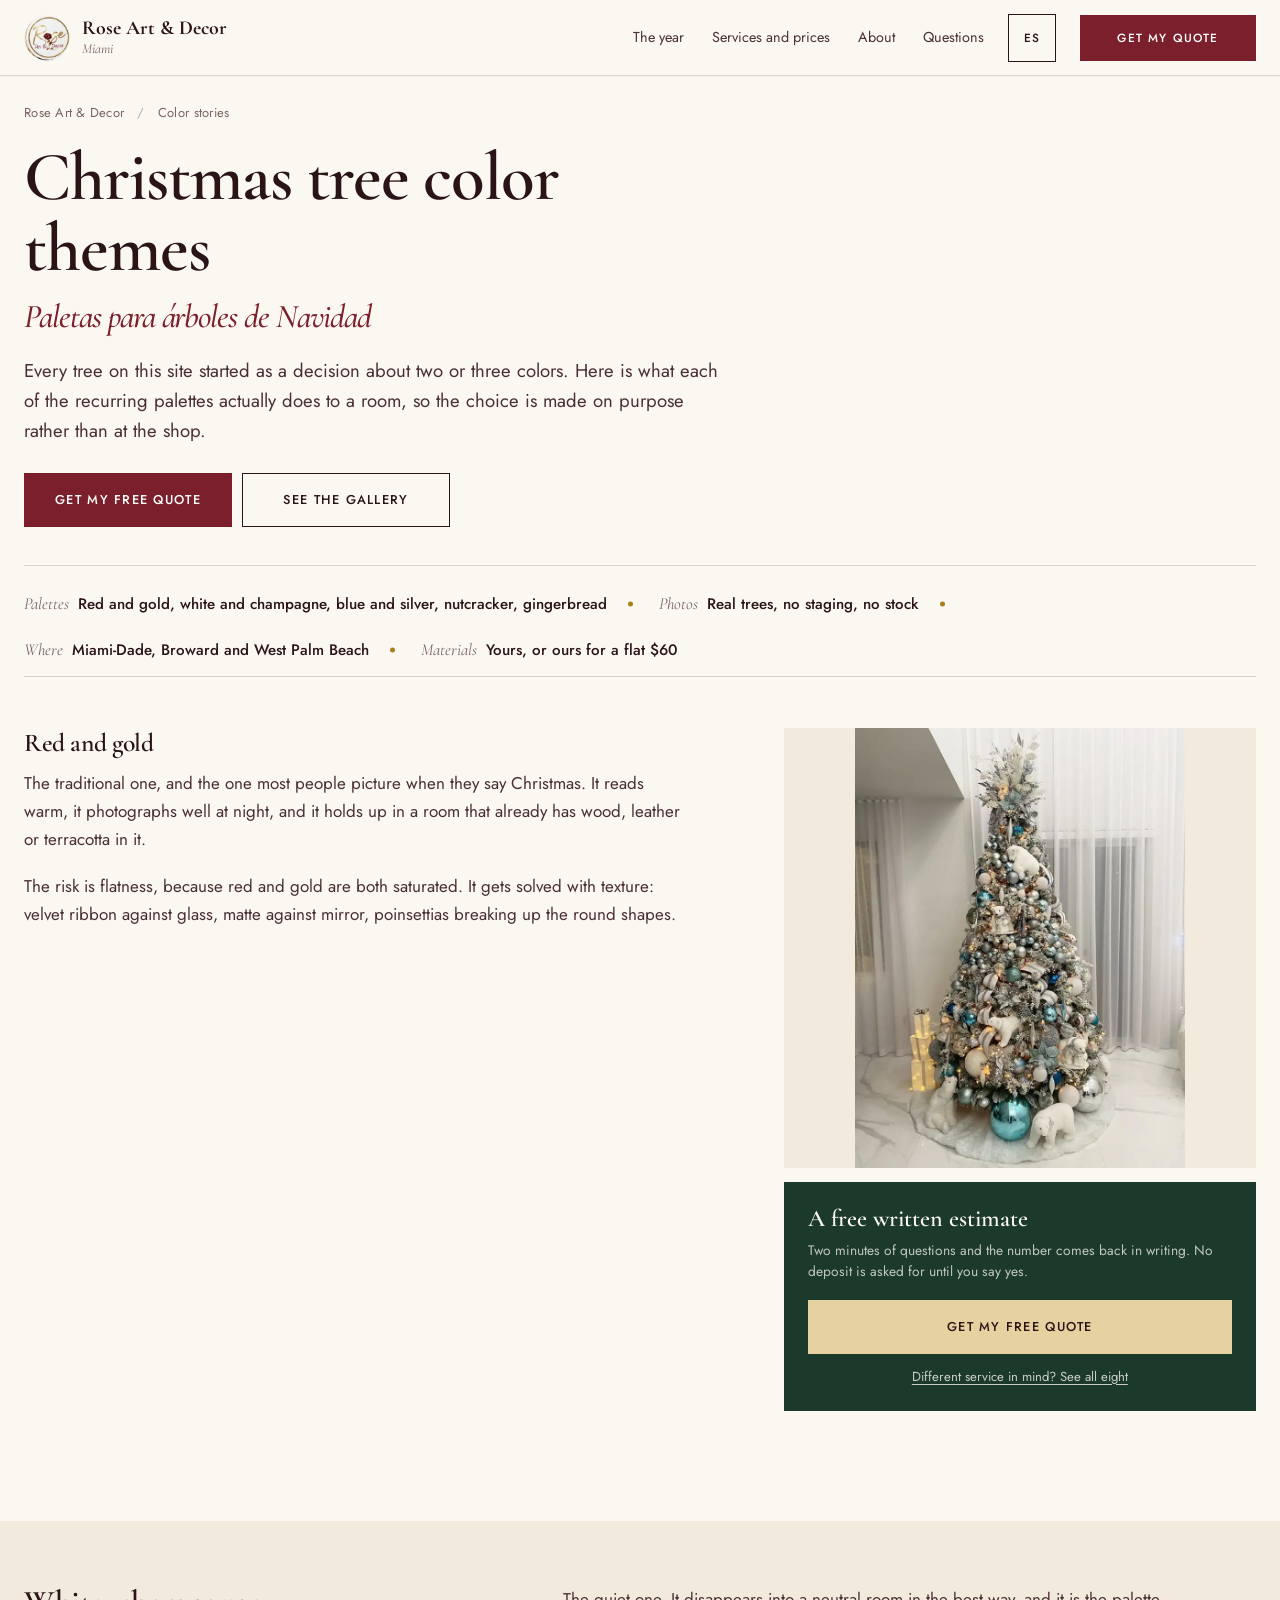
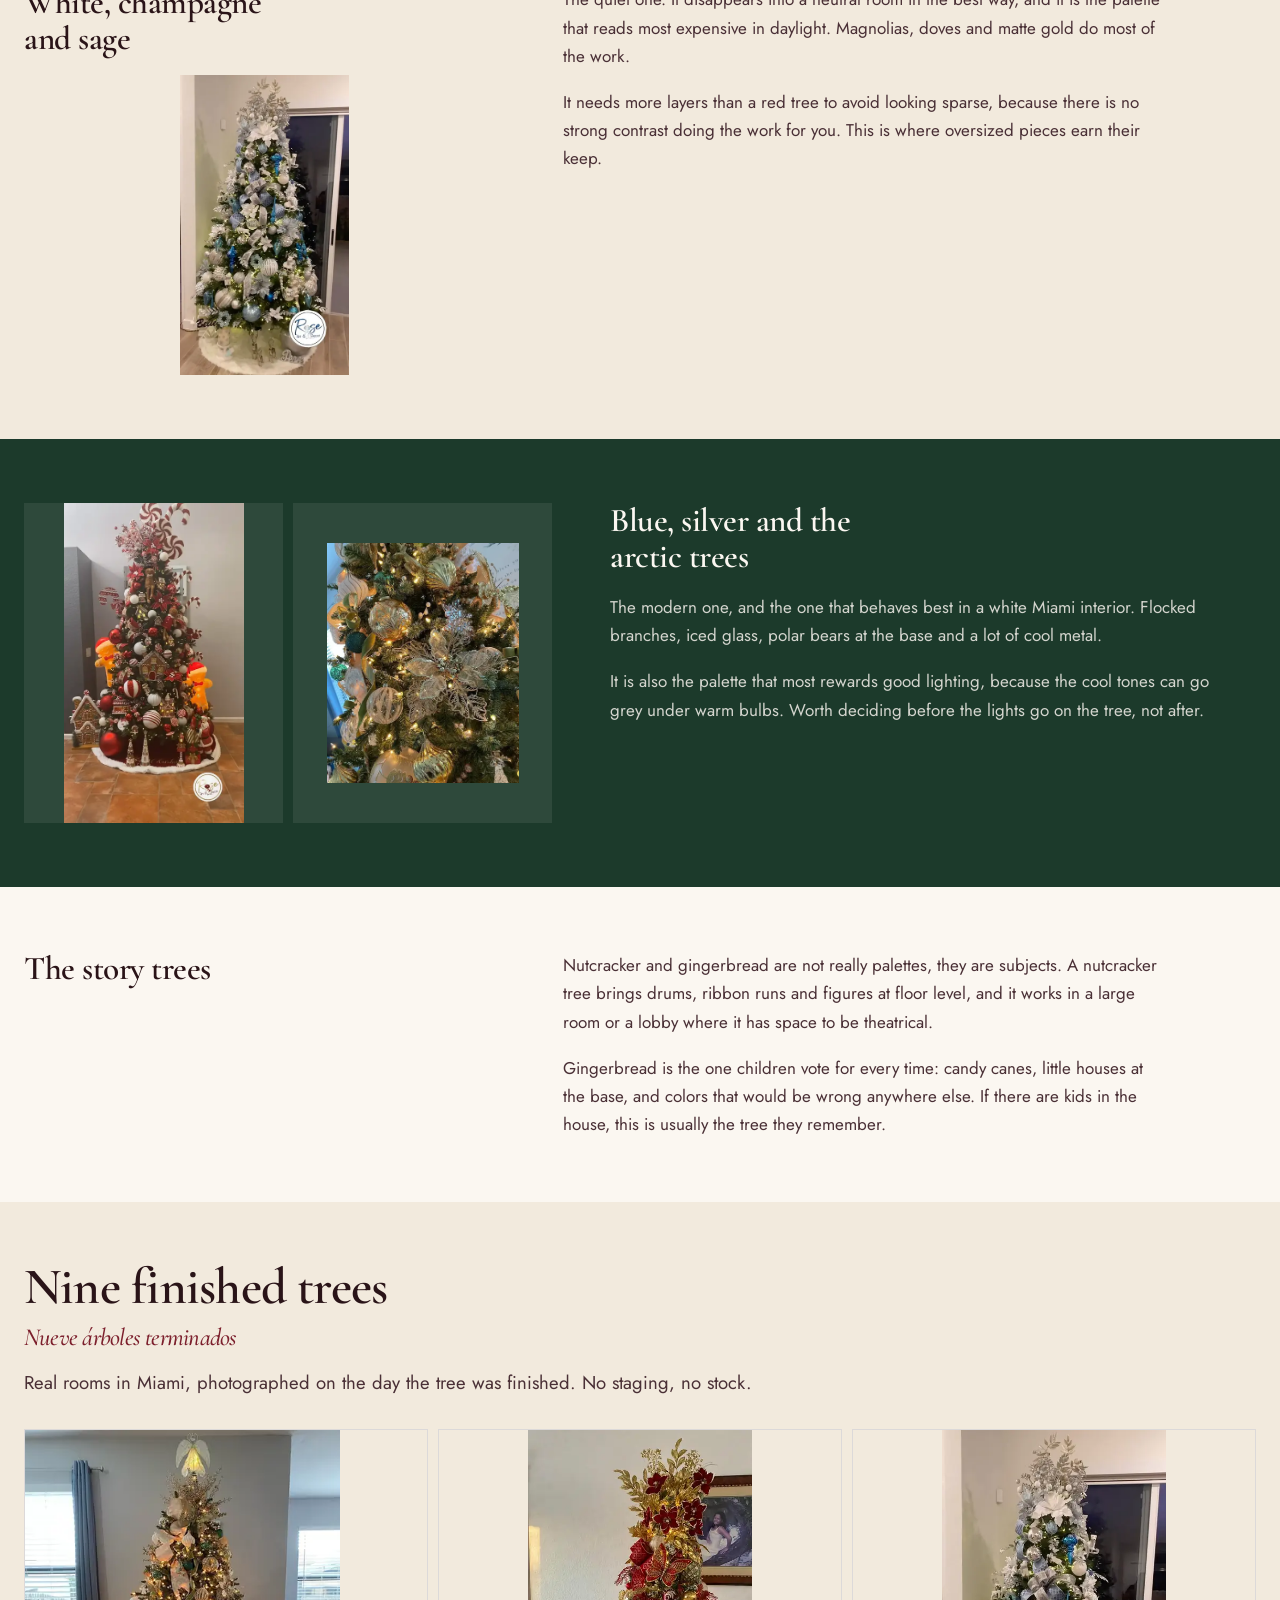
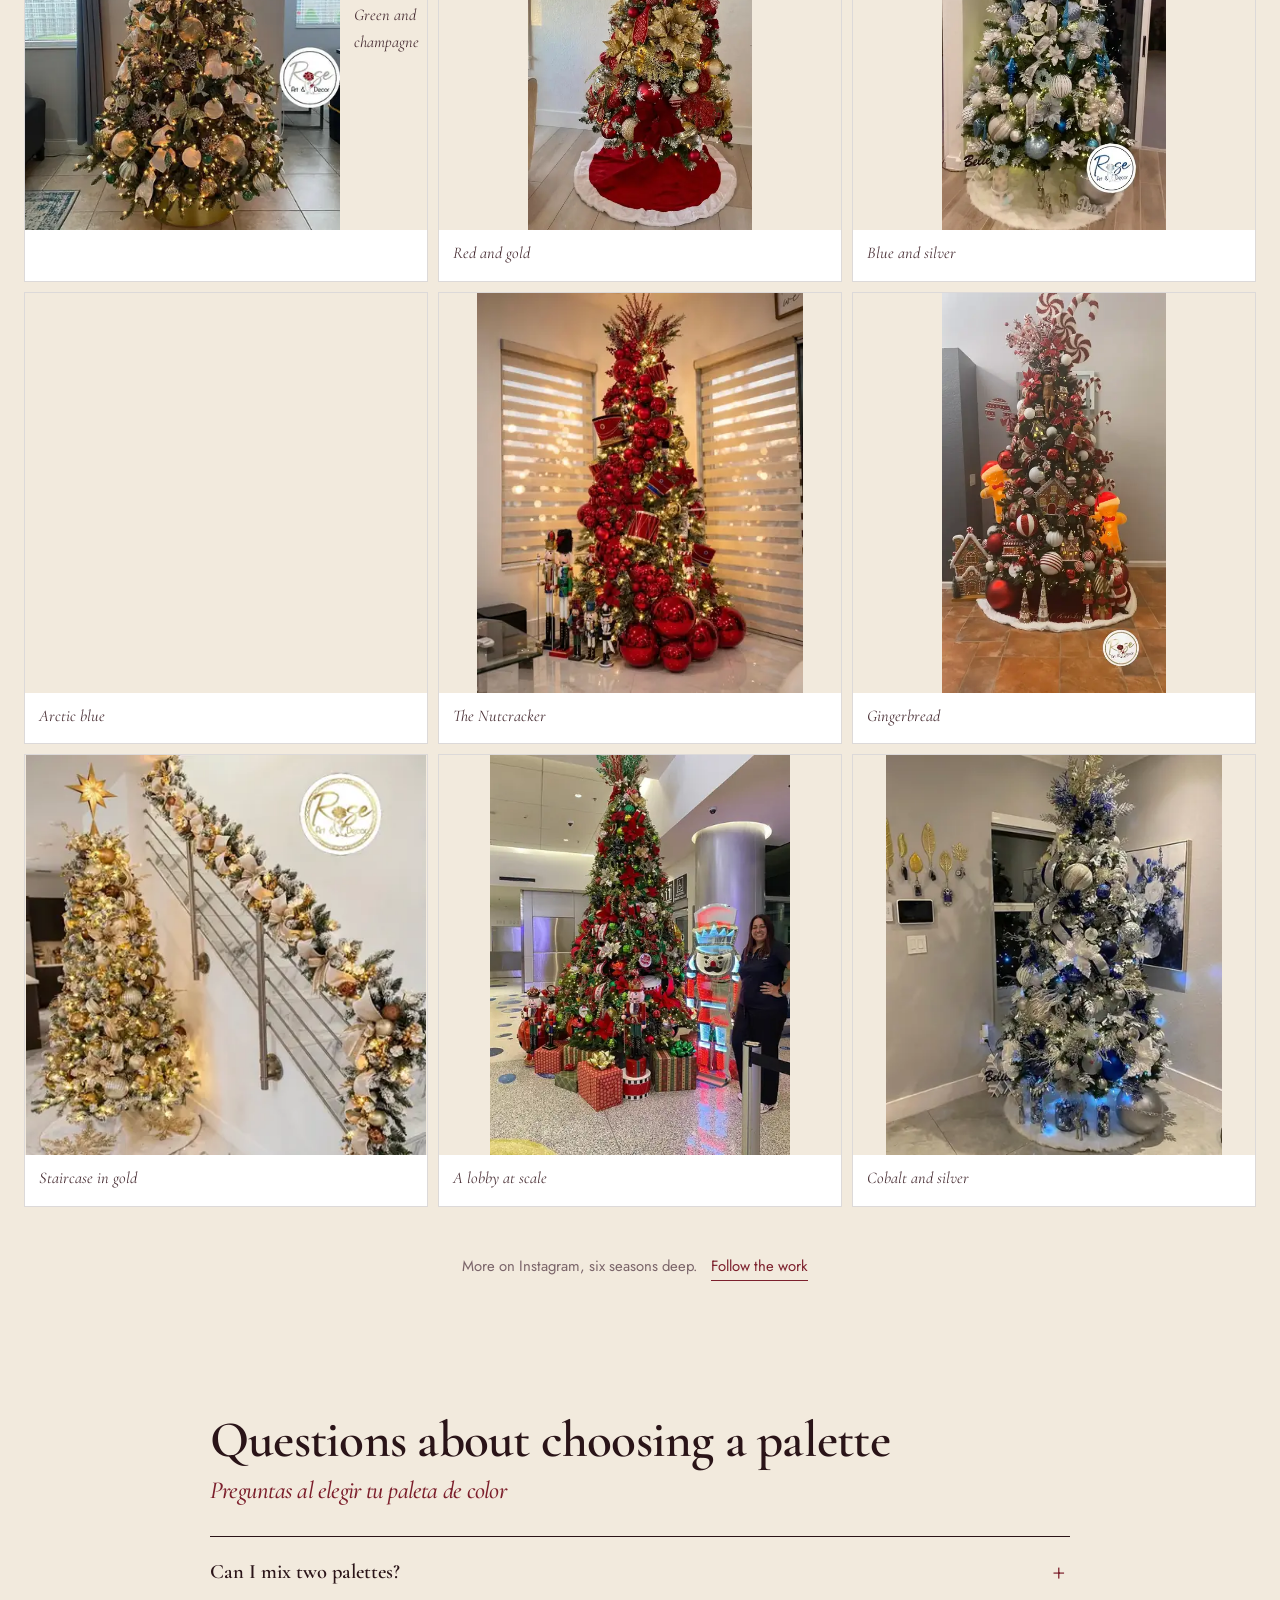
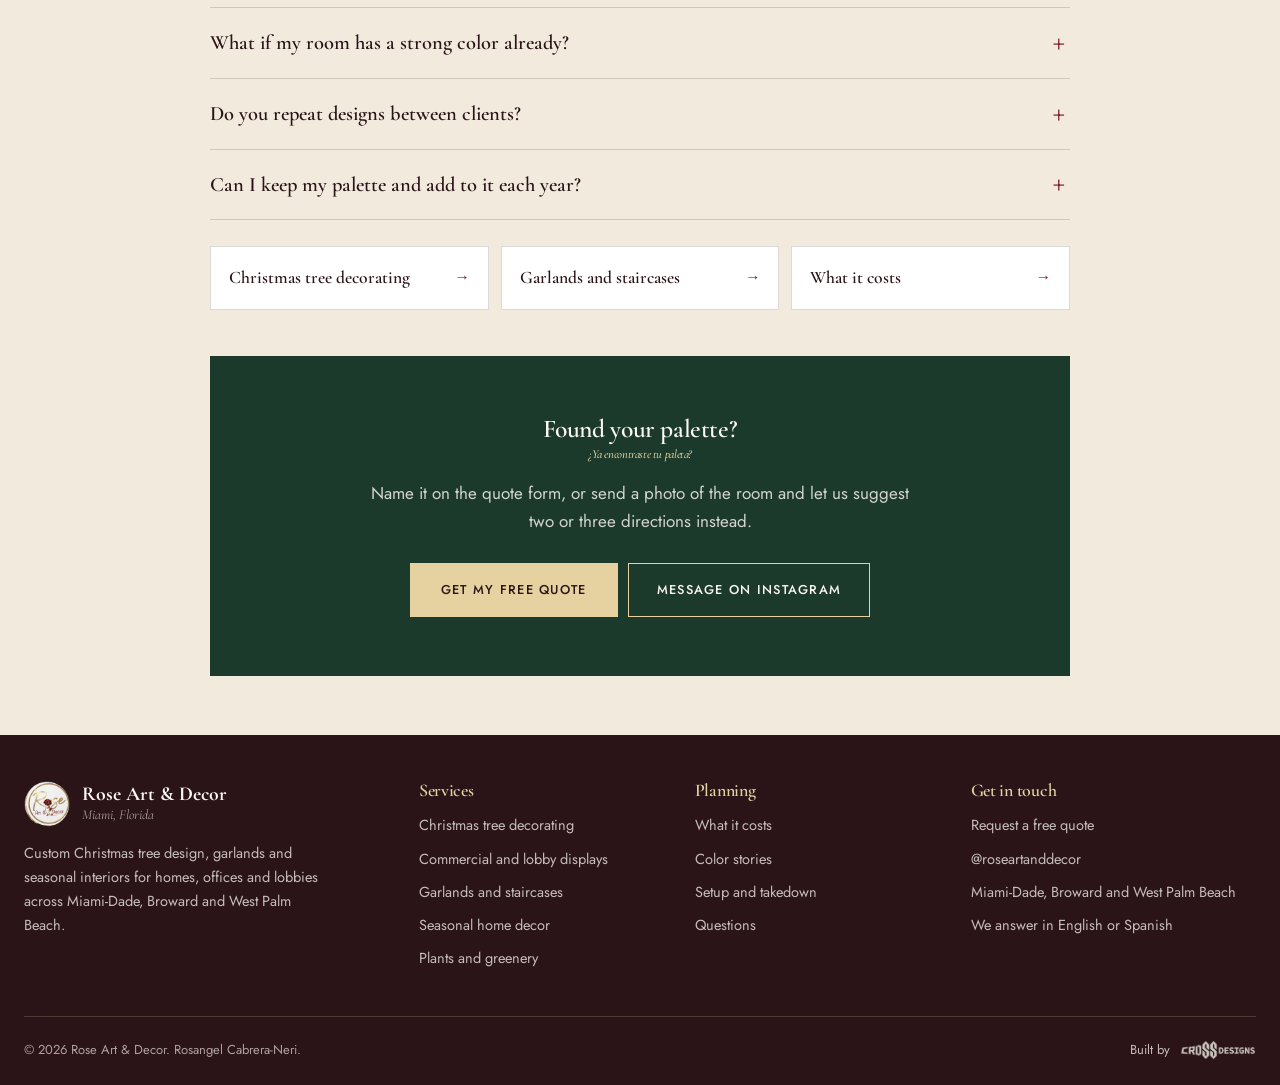
==== commit adbee23b: "Mobile: align facts ribbon into a column on all subpages, reposition plants card image Co-Authored-B" ====
--- a/christmas-tree-color-themes/index.html
+++ b/christmas-tree-color-themes/index.html
@@ -36,7 +36,7 @@
 <link rel="preconnect" href="https://fonts.googleapis.com">
 <link rel="preconnect" href="https://fonts.gstatic.com" crossorigin>
 <link rel="stylesheet" href="https://fonts.googleapis.com/css2?family=Cormorant+Garamond:ital,wght@0,500;0,600;0,700;1,500;1,600&family=Jost:wght@300;400;500;600&display=swap">
-<link rel="stylesheet" href="../assets/site.css?v=20260910a">
+<link rel="stylesheet" href="../assets/site.css?v=20260913a">
 <script type="application/ld+json">
 {
   "@context": "https://schema.org",
@@ -448,6 +448,6 @@
   </div>
 </footer>
 
-<script src="../assets/site.js?v=20260910a"></script>
+<script src="../assets/site.js?v=20260913a"></script>
 </body>
 </html>
--- a/assets/site.css
+++ b/assets/site.css
@@ -189,6 +189,7 @@
 .szn .plate{height:250px;width:100%;}
 /* thumbnails fill the card, anchored at the top so no tree loses its crown; the modal shows the photograph whole */
 .szn .plate img{width:100%;height:100%;object-fit:cover;object-position:center 22%;}
+.szn[data-szn="all"] .plate img{object-position:center 56%;}
 .mdl .plate img{width:auto;height:auto;object-fit:contain;}
 .szn-c{padding:16px 18px 18px;display:flex;flex-direction:column;gap:4px;flex:1;}
 .szn-mo{font-size:.8rem;color:var(--muted);}
@@ -540,7 +541,8 @@
   .szn-grid>.szn:nth-child(odd):last-child{grid-column:1/-1;}
   .szn-grid>.szn:nth-child(odd):last-child .plate{height:240px;}
   .facts{display:grid;grid-template-columns:1fr;gap:0;padding:6px 0;}
-  .fact{padding:9px 0;margin:0;border-bottom:1px solid var(--line-soft);flex-wrap:wrap;}
+  .fact{display:grid;grid-template-columns:7.4rem minmax(0,1fr);gap:0 12px;align-items:baseline;padding:9px 0;margin:0;border-bottom:1px solid var(--line-soft);}
+  .fact i{white-space:normal;}
   .fact:last-child{border-bottom:0;}
   .fact::after{display:none;}
   .brk-grid,.brk-flip{grid-template-columns:1fr;gap:22px;}
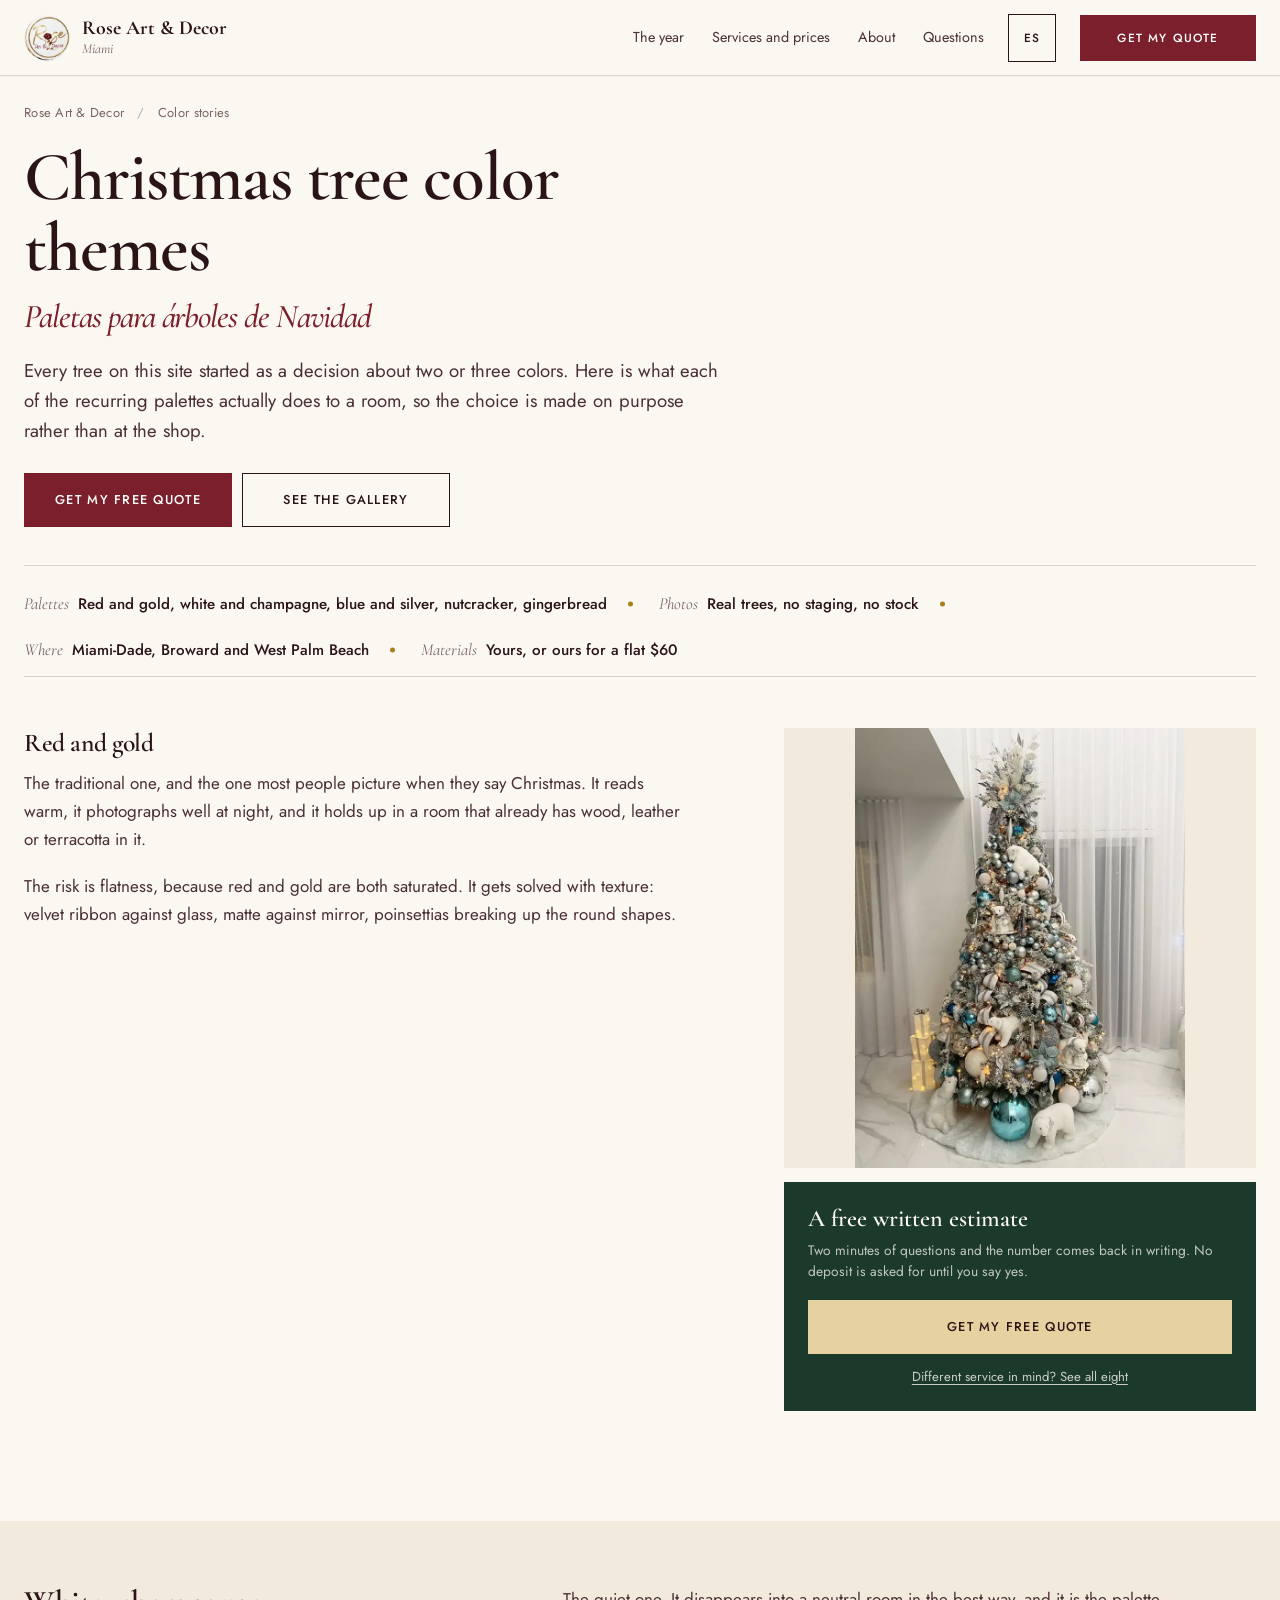
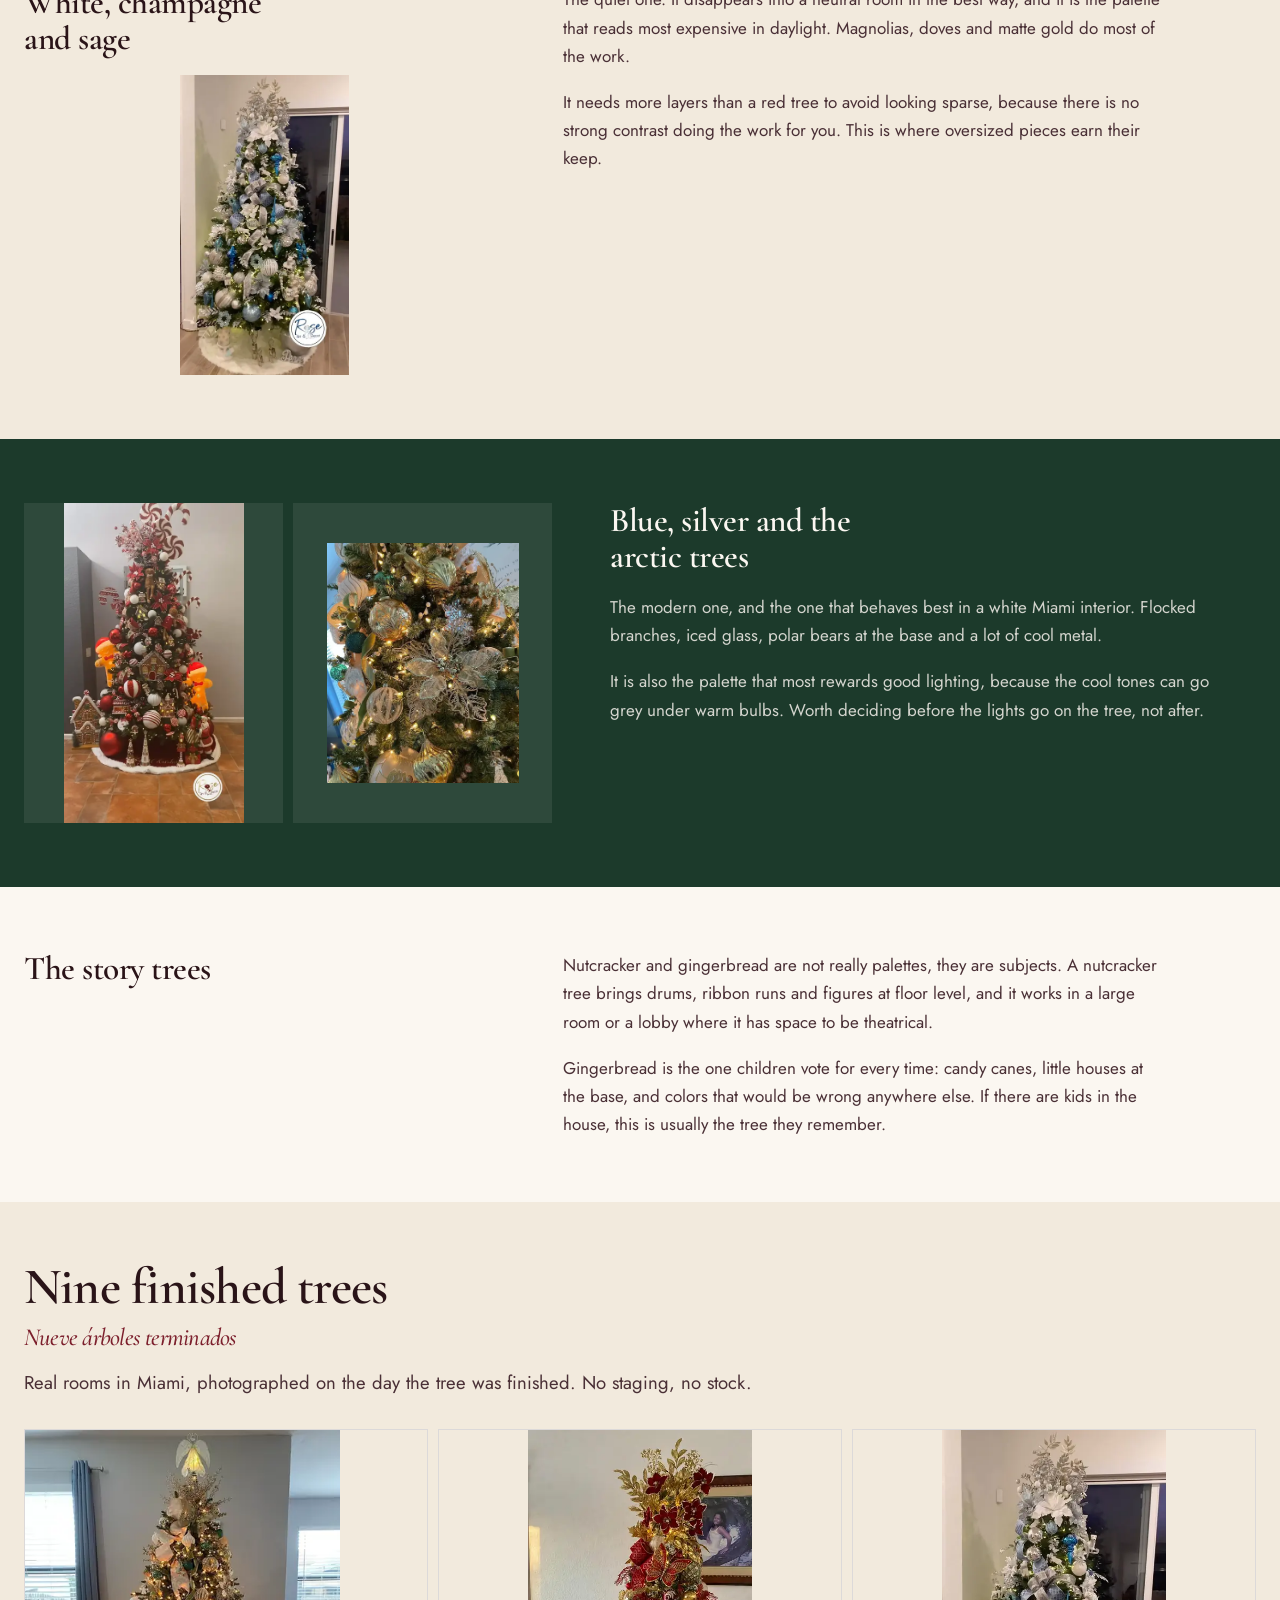
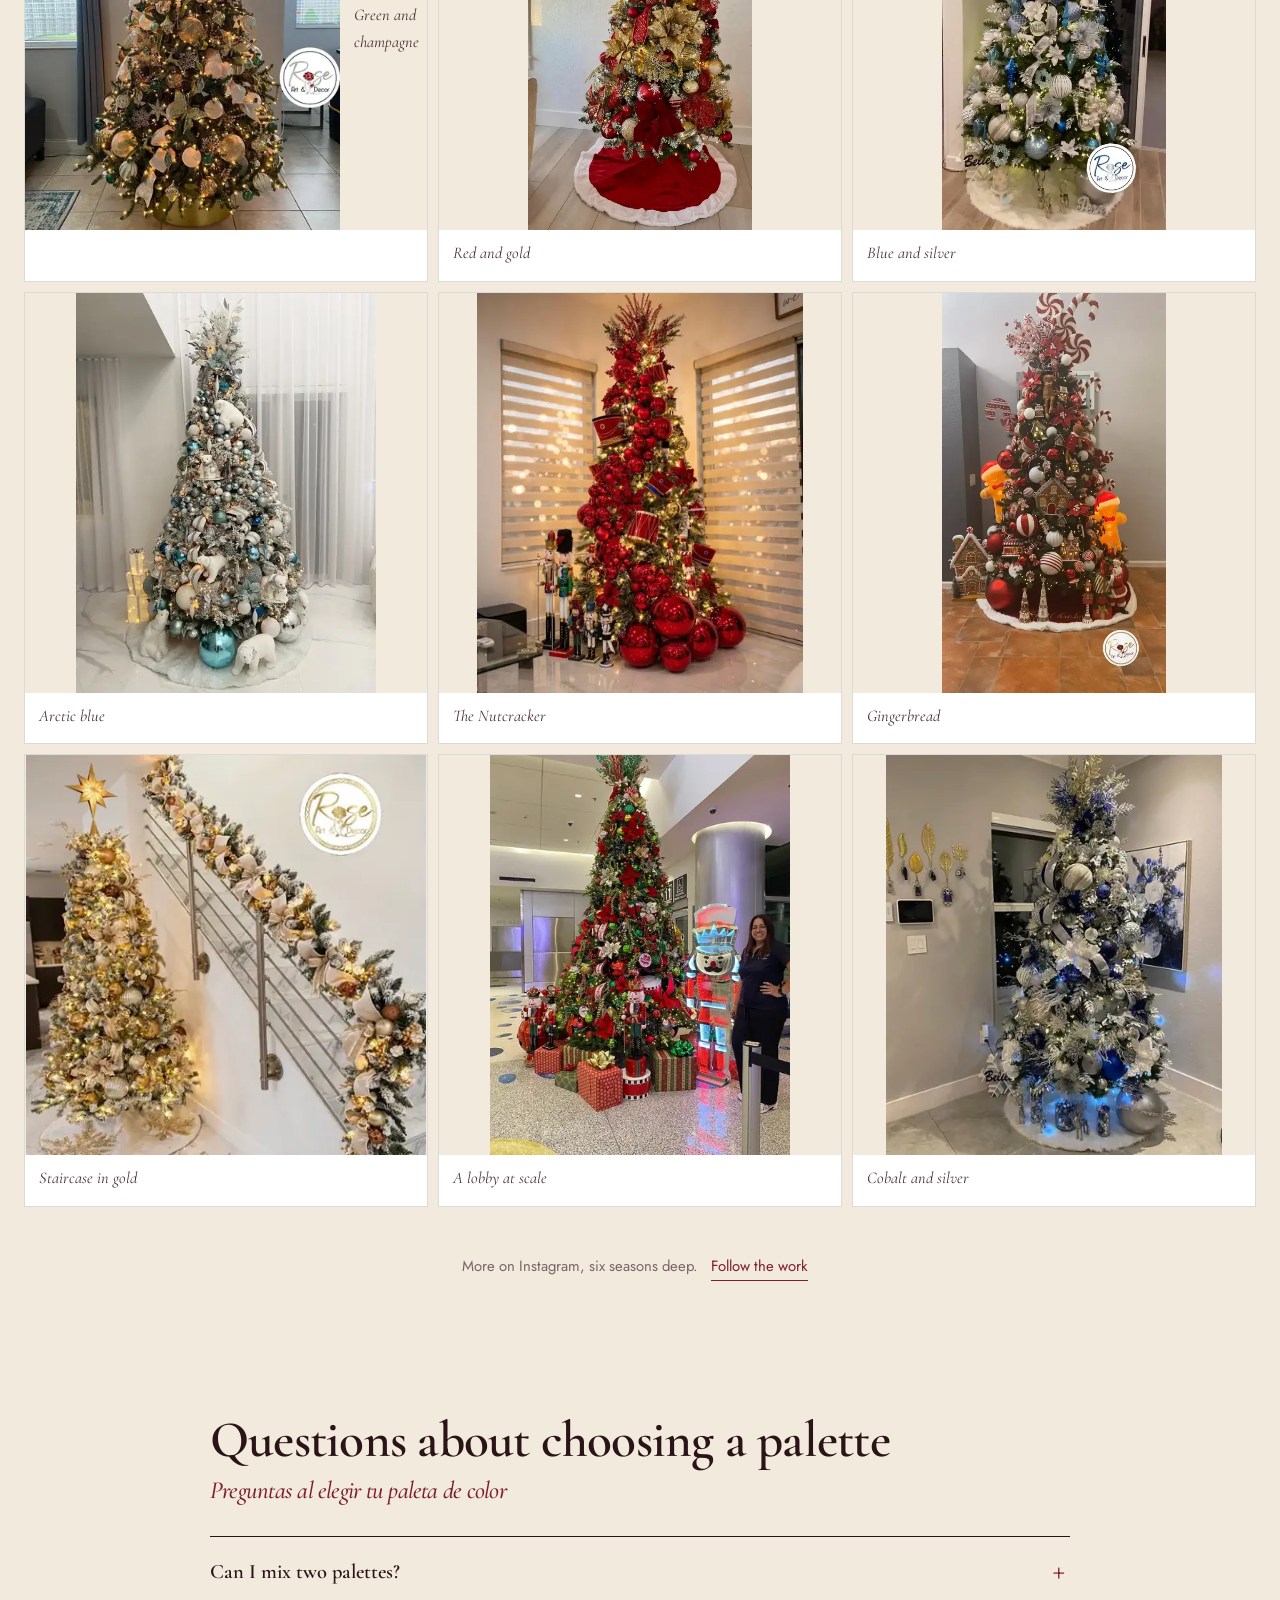
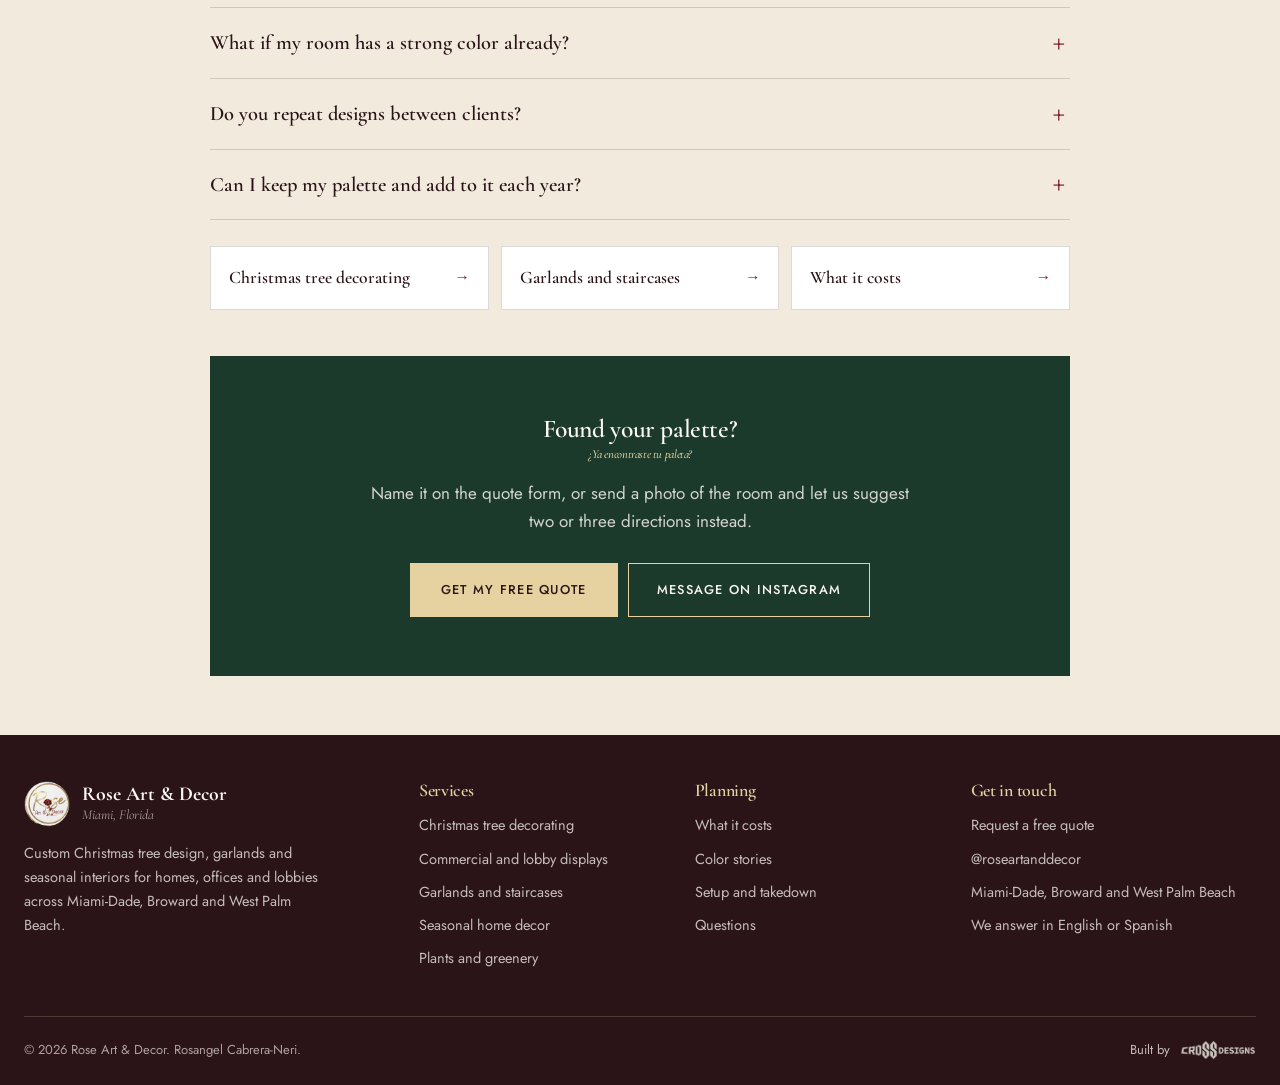
==== commit f0b6fa27: "Wire quote form to Netlify Forms with email notifications to Rose Co-Authored-By: Claude Fable 5 <no" ====
--- a/christmas-tree-color-themes/index.html
+++ b/christmas-tree-color-themes/index.html
@@ -36,7 +36,7 @@
 <link rel="preconnect" href="https://fonts.googleapis.com">
 <link rel="preconnect" href="https://fonts.gstatic.com" crossorigin>
 <link rel="stylesheet" href="https://fonts.googleapis.com/css2?family=Cormorant+Garamond:ital,wght@0,500;0,600;0,700;1,500;1,600&family=Jost:wght@300;400;500;600&display=swap">
-<link rel="stylesheet" href="../assets/site.css?v=20260913a">
+<link rel="stylesheet" href="../assets/site.css?v=20260915a">
 <script type="application/ld+json">
 {
   "@context": "https://schema.org",
@@ -448,6 +448,6 @@
   </div>
 </footer>
 
-<script src="../assets/site.js?v=20260913a"></script>
+<script src="../assets/site.js?v=20260915a"></script>
 </body>
 </html>
